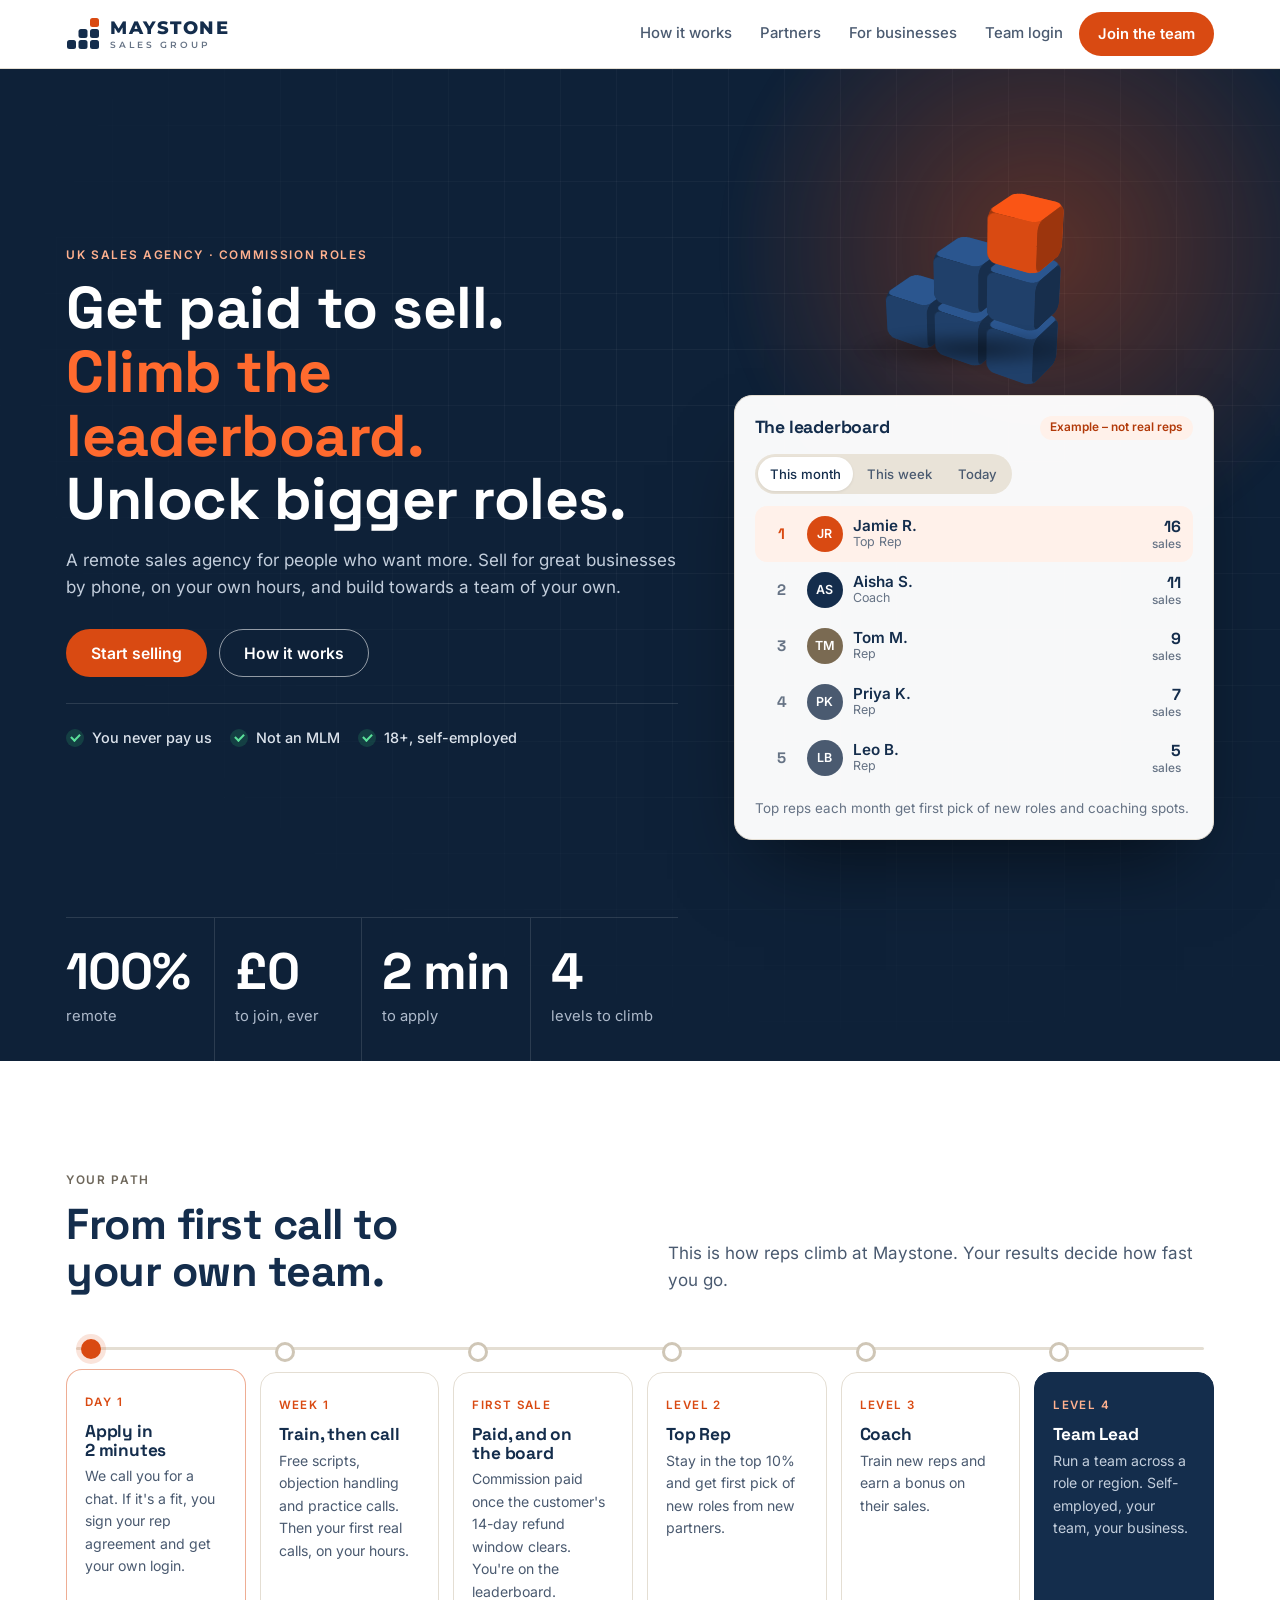
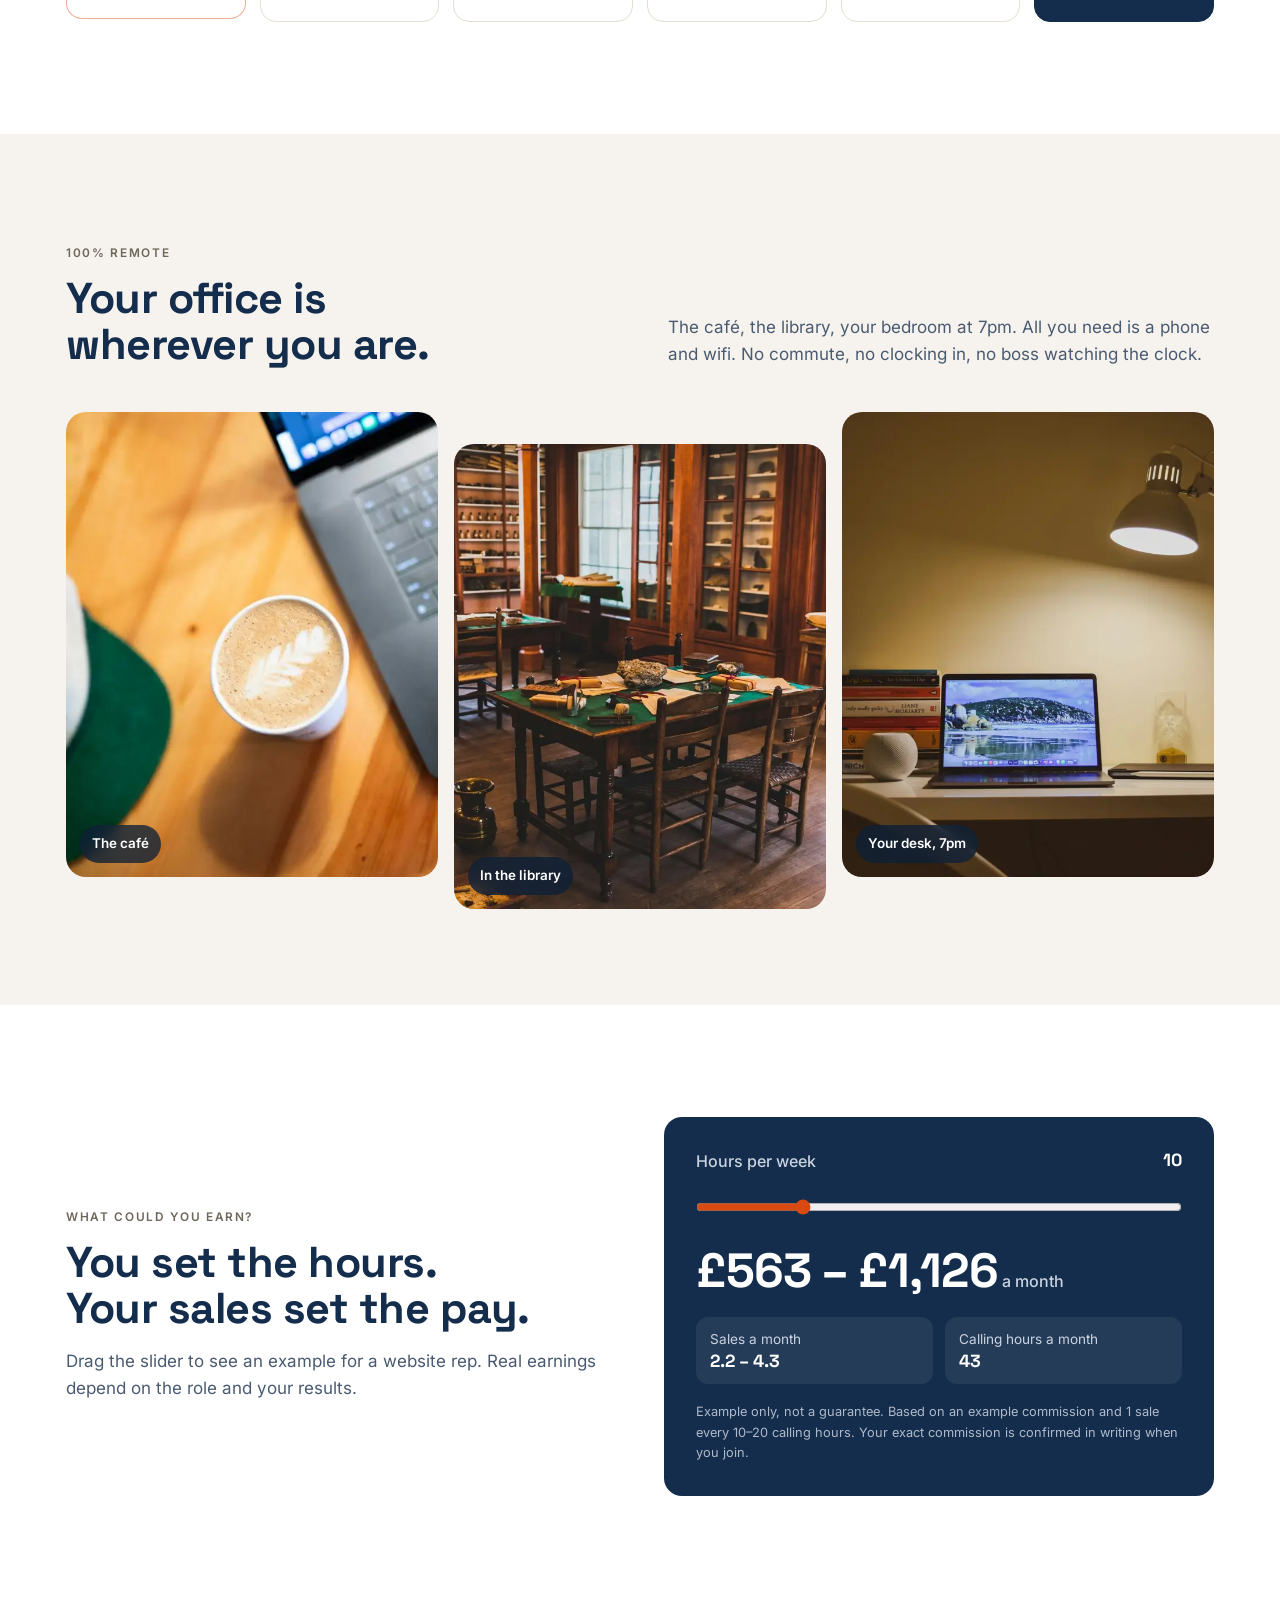
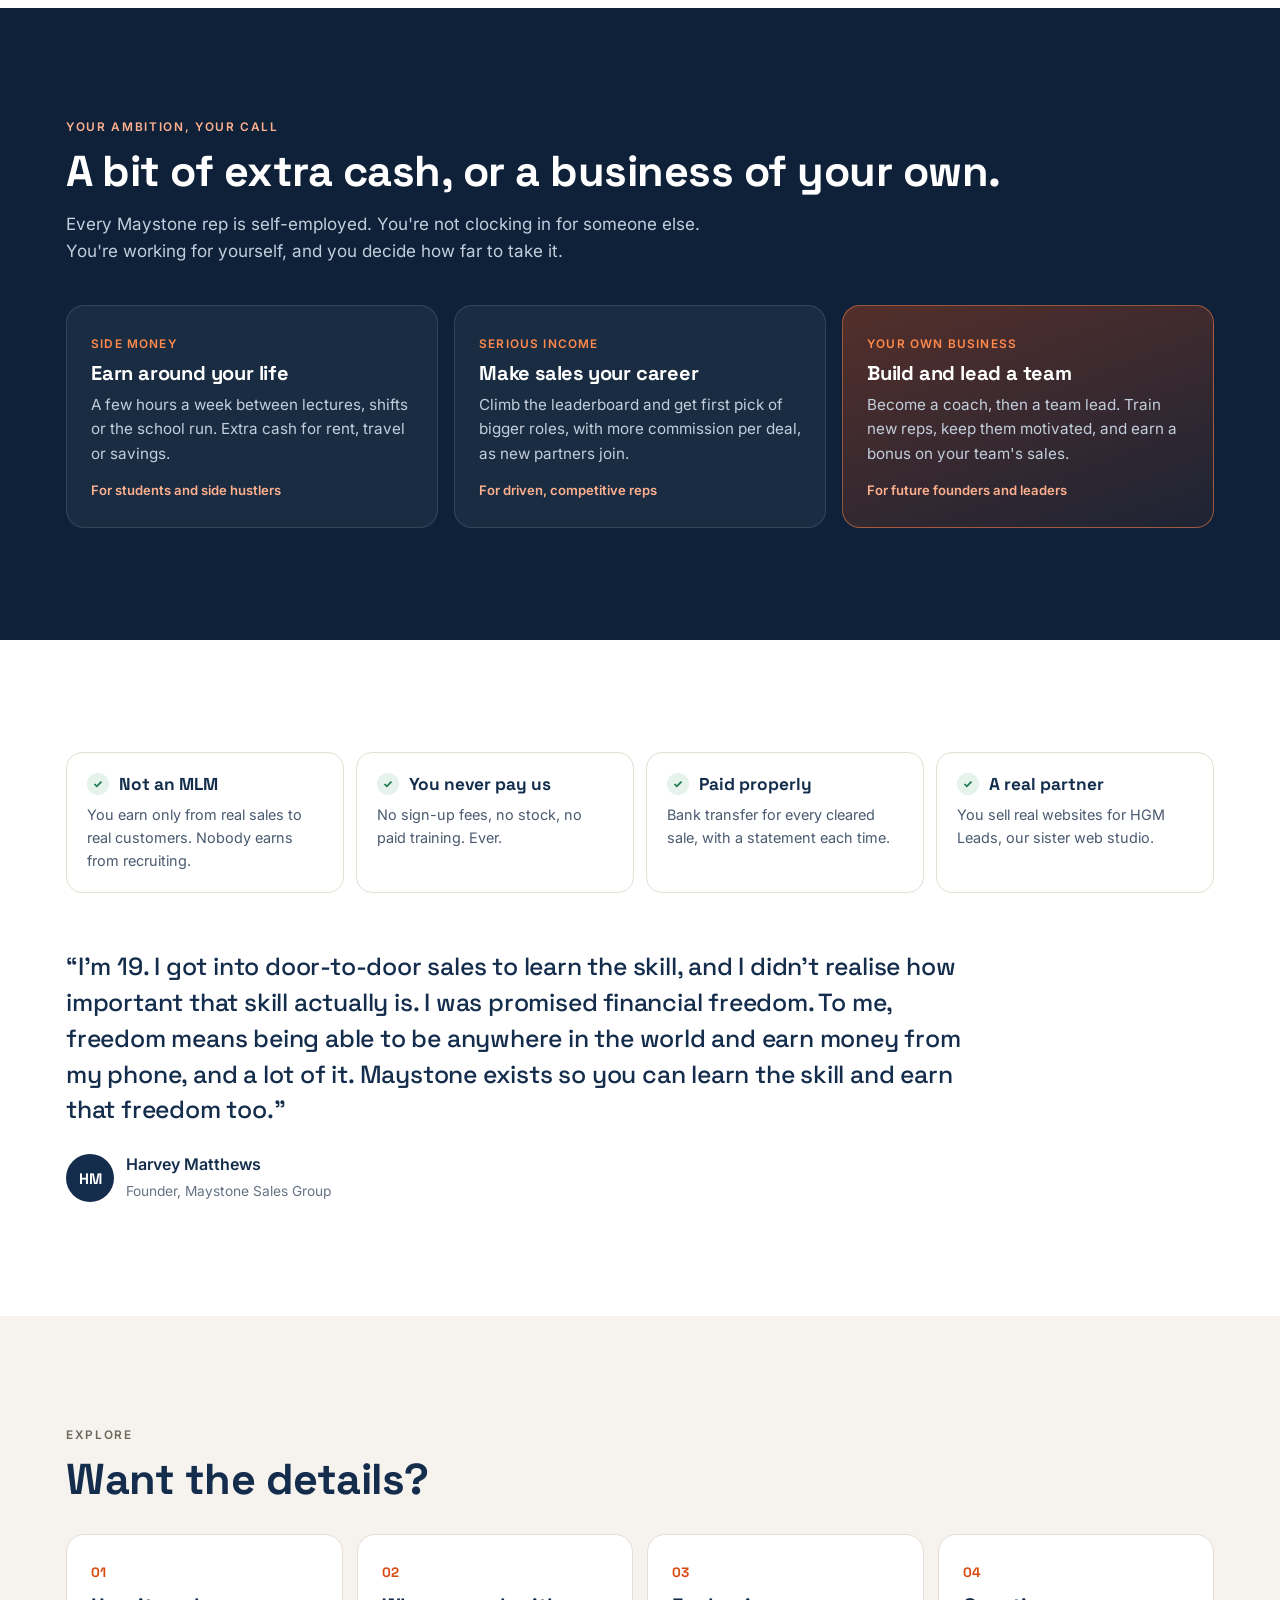
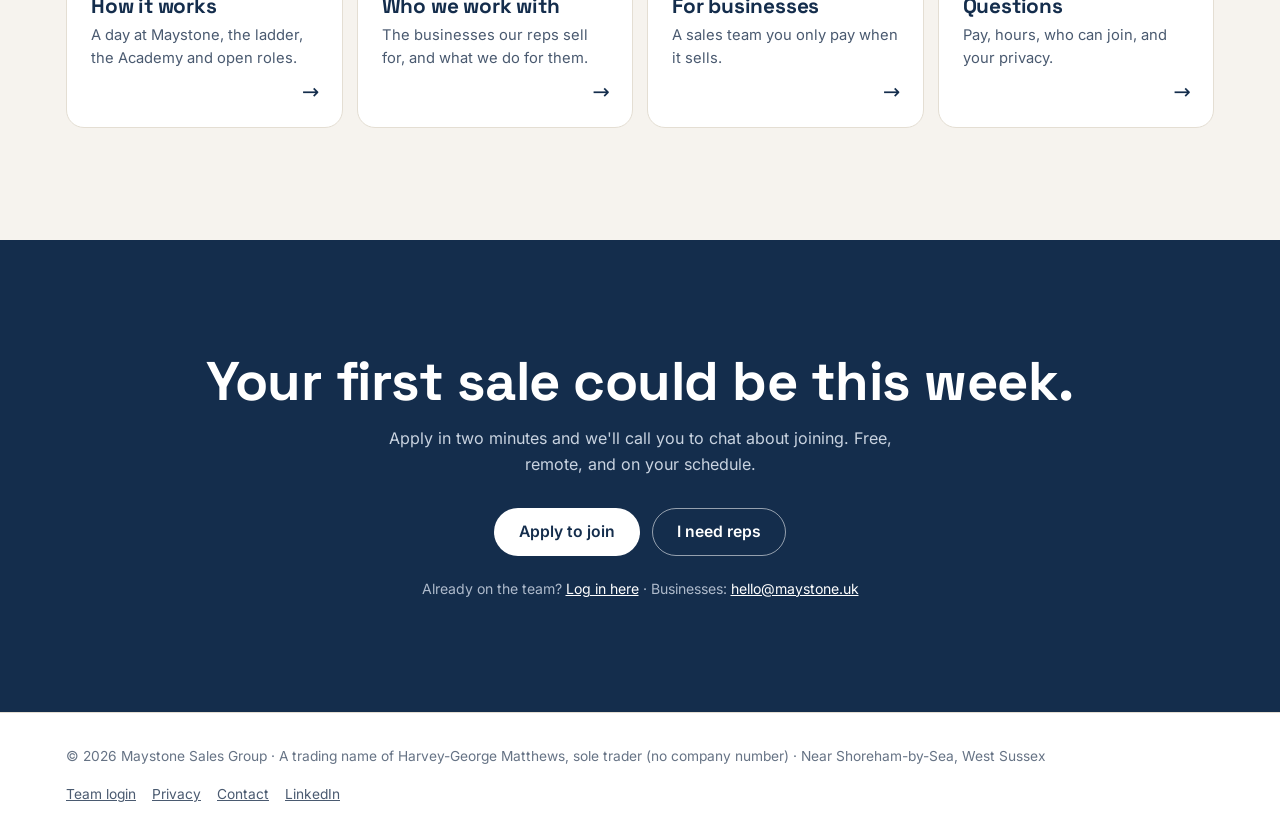
==== index.html @ 3f3e65b0 "Portal: dark theme (default) with toggle, Settings page; fix Join the team button spacing Co-Authore" ====
<!doctype html>
<html lang="en-GB">
<head>
<meta charset="utf-8">
<meta name="viewport" content="width=device-width, initial-scale=1, viewport-fit=cover">
<title>Maystone Sales Group – get paid to sell, climb the leaderboard | UK sales agency</title>
<meta name="description" content="Maystone Sales Group is a remote UK sales agency. Get paid to sell for partner businesses, with free training, a real leaderboard and no set hours. Founding partner: HGM Leads.">
<link rel="canonical" href="https://maystone.uk/">
<link rel="icon" href="favicon.svg" type="image/svg+xml">
<link rel="apple-touch-icon" href="apple-touch-icon.png">
<link rel="preload" href="fonts/space-grotesk-latin-700-normal.woff2" as="font" type="font/woff2" crossorigin>
<link rel="preload" href="fonts/inter-latin-400-normal.woff2" as="font" type="font/woff2" crossorigin>
<meta name="theme-color" content="#142D4C">
<meta property="og:type" content="website">
<meta property="og:site_name" content="Maystone Sales Group">
<meta property="og:title" content="Maystone Sales Group – get paid to sell, climb the leaderboard">
<meta property="og:description" content="A remote UK sales agency: free training, a real leaderboard and no set hours.">
<meta property="og:url" content="https://maystone.uk/">
<meta property="og:image" content="https://maystone.uk/og.png">
<meta property="og:image:width" content="1200">
<meta property="og:image:height" content="630">
<meta name="twitter:card" content="summary_large_image">
<script type="application/ld+json">
{"@context":"https://schema.org","@type":"Organization","name":"Maystone Sales Group","url":"https://maystone.uk/","email":"hello@maystone.uk","description":"A remote UK sales agency: self-employed reps selling by phone for partner businesses. Founding partner: HGM Leads (websites for local trades).","address":{"@type":"PostalAddress","addressLocality":"Shoreham-by-Sea","addressRegion":"West Sussex","addressCountry":"GB"},"sameAs":["https://www.linkedin.com/company/maystonesales"],"founder":{"@type":"Person","name":"Harvey-George Matthews"}}
</script>
<style>
@font-face{font-family:'Inter';font-weight:400;font-display:swap;src:url(fonts/inter-latin-400-normal.woff2) format('woff2')}@font-face{font-family:'Inter';font-weight:500;font-display:swap;src:url(fonts/inter-latin-500-normal.woff2) format('woff2')}@font-face{font-family:'Inter';font-weight:600;font-display:swap;src:url(fonts/inter-latin-600-normal.woff2) format('woff2')}@font-face{font-family:'Montserrat';font-weight:600;font-display:swap;src:url(fonts/montserrat-latin-600-normal.woff2) format('woff2')}@font-face{font-family:'Montserrat';font-weight:800;font-display:swap;src:url(fonts/montserrat-latin-800-normal.woff2) format('woff2')}@font-face{font-family:'Space Grotesk';font-weight:500;font-display:swap;src:url(fonts/space-grotesk-latin-500-normal.woff2) format('woff2')}@font-face{font-family:'Space Grotesk';font-weight:700;font-display:swap;src:url(fonts/space-grotesk-latin-700-normal.woff2) format('woff2')}
:root{--ink:#142D4C;--soft:#4A5A70;--muted:#667385;--label:#6E675B;--bg:#FFFFFF;--stone:#F6F3EE;--line:#E4DED3;--line-2:#CFC6B6;--chip:#E9E3D8;--accent:#D94A12;--accent-dark:#B23A0A;--top-row:#FFF1EA;--ok:#1F7A4D;--gut:max(16px,env(safe-area-inset-left));color-scheme:light}
*{box-sizing:border-box;margin:0;padding:0}
html{scroll-behavior:smooth;-webkit-text-size-adjust:100%}
body{background:var(--bg);color:var(--ink);font:400 16px/1.6 Inter,system-ui,sans-serif;overflow-x:hidden}
h1,h2,h3{font-family:"Space Grotesk",Inter,sans-serif;font-weight:700;letter-spacing:-.5px;line-height:1.08;text-wrap:balance}
h2{font-size:clamp(1.8rem,4vw,2.7rem)}
h3{font-size:1.15rem;font-weight:500;letter-spacing:-.2px}
p{text-wrap:pretty}
a{color:inherit}
img,svg{display:block}
:focus-visible{outline:3px solid var(--accent);outline-offset:2px;border-radius:6px}
.wrap{max-width:1180px;margin:0 auto;padding:0 var(--gut)}
section{padding:clamp(64px,9vw,112px) 0}
.alt{background:var(--stone)}
.kicker{font:600 .74rem/1.2 Inter,sans-serif;letter-spacing:.14em;text-transform:uppercase;color:var(--label);margin-bottom:14px;display:block}
.lede{color:var(--soft);font-size:1.06rem;max-width:62ch;margin-top:16px}
.small{font-size:.86rem;color:var(--muted)}
.btn{white-space:nowrap;display:inline-flex;align-items:center;justify-content:center;gap:8px;min-height:48px;padding:0 24px;border-radius:999px;font:600 .98rem Inter,sans-serif;text-decoration:none;border:1.5px solid transparent;cursor:pointer;transition:background .2s,color .2s,border-color .2s,transform .15s}
.btn:active{transform:scale(.98)}
.btn-accent{background:var(--accent);color:#fff}.btn-accent:hover{background:var(--accent-dark)}
.btn-line{border-color:var(--line-2);color:var(--ink);background:#fff}.btn-line:hover{border-color:var(--ink)}
.btn-ink{background:var(--ink);color:#fff}.btn-ink:hover{background:#0d2038}
.btn-white{background:#fff;color:var(--ink)}.btn-white:hover{background:var(--stone)}
.btn-ghost{border-color:rgba(255,255,255,.55);color:#fff;background:transparent}.btn-ghost:hover{border-color:#fff}
.btn-sm{min-height:44px;padding:0 18px;font-size:.92rem}
.badge{display:inline-flex;align-items:center;gap:6px;font:600 .74rem/1 Inter;padding:6px 10px;border-radius:999px;background:var(--chip);color:var(--label);white-space:nowrap}
.badge.ex{background:#FFF1EA;color:var(--accent-dark)}
.card{background:#fff;border:1px solid var(--line);border-radius:18px;padding:24px}

/* header */
.hdr{position:sticky;top:0;z-index:30;background:rgba(255,255,255,.94);backdrop-filter:blur(10px);border-bottom:1px solid var(--line)}
.hdr .wrap{display:flex;align-items:center;gap:20px;height:68px}
.logo{display:flex;align-items:center;gap:10px;text-decoration:none;color:var(--ink);flex:none}
.logo .wm{display:grid;line-height:1}
.logo .wm b{font:800 1.12rem/1 Montserrat,sans-serif;letter-spacing:1.5px}
.logo .wm small{font:600 9px/1 Montserrat,sans-serif;letter-spacing:3px;color:var(--muted);margin-top:4px}
.nav{display:flex;align-items:center;gap:4px;margin-left:auto}
.nav a.l{padding:10px 12px;font-weight:500;font-size:.93rem;text-decoration:none;color:var(--soft);border-radius:999px}
.nav a.l:hover{color:var(--ink);background:var(--stone)}
@media(max-width:960px){.nav a.hide-m{display:none}}
.nav a.login-m{display:none}
.xs-hide{display:inline}@media(max-width:420px){.xs-hide{display:none}}
@media(max-width:640px){.hdr .wrap{gap:8px}.nav{gap:6px}.nav .btn-sm{padding:0 14px}.nav a.l{display:none}.nav a.login-m{display:inline-flex;font-weight:600;color:var(--ink);border:1.5px solid var(--line-2);min-height:44px;align-items:center;padding:0 14px;border-radius:999px;white-space:nowrap}}

/* ticker */
.ticker{background:var(--ink);color:#fff;font-size:.86rem;overflow:hidden;display:flex;align-items:center}
.ticker .tag{flex:none;background:var(--accent);font:600 .7rem/1 Inter;letter-spacing:.1em;text-transform:uppercase;padding:11px 14px;position:relative;z-index:2}
.ticker .rail{display:flex;gap:40px;white-space:nowrap;padding:9px 0;animation:tick 42s linear infinite;padding-left:24px}
.ticker .rail span b{color:#FFB18F;font-weight:600}
@keyframes tick{to{transform:translateX(-50%)}}

/* hero */
.hero{padding:clamp(48px,7vw,96px) 0 clamp(40px,6vw,72px)}
.hero .wrap{display:grid;grid-template-columns:1.12fr .88fr;gap:56px;align-items:center}
.hero h1{font-size:clamp(2.4rem,4.6vw,4rem)}
.hero h1 span{display:block}
.hero h1 span:nth-child(2){color:var(--accent)}
.hero .ctas{display:flex;flex-wrap:wrap;gap:12px;margin-top:28px}
.hero .fine{margin-top:14px}
.trust{display:flex;flex-wrap:wrap;gap:8px 18px;margin-top:26px;padding-top:22px;border-top:1px solid var(--line)}
.trust span{display:inline-flex;align-items:center;gap:8px;font-size:.9rem;color:var(--soft);font-weight:500}
.trust i{width:18px;height:18px;border-radius:50%;background:#E6F2EC;display:grid;place-items:center;flex:none}
.trust i::after{content:"";width:7px;height:4px;border:2px solid var(--ok);border-top:0;border-right:0;transform:rotate(-45deg) translate(1px,-1px)}
@media(max-width:900px){.hero .wrap{grid-template-columns:1fr;gap:40px}}

/* leaderboard */
.board{background:#fff;border:1px solid var(--line);border-radius:18px;padding:20px;box-shadow:0 30px 60px -30px rgba(20,45,76,.28)}
.board-hd{display:flex;align-items:center;justify-content:space-between;gap:10px;flex-wrap:wrap;margin-bottom:14px}
.board-hd h3{font-weight:700;font-size:1.1rem}
.seg{display:inline-flex;background:var(--chip);border-radius:999px;padding:3px;gap:2px}
.seg button{border:0;background:transparent;font:500 .82rem Inter;color:var(--soft);padding:0 12px;min-height:34px;border-radius:999px;cursor:pointer}
.seg button[aria-pressed=true]{background:#fff;color:var(--ink);box-shadow:0 1px 3px rgba(0,0,0,.08)}
.rows{position:relative}
.row{position:absolute;left:0;right:0;display:grid;grid-template-columns:30px 36px 1fr auto;align-items:center;gap:10px;height:56px;padding:0 12px;border-radius:12px;transition:transform .55s cubic-bezier(.2,.8,.2,1),background .3s}
.row .pos{font:700 .95rem "Space Grotesk";color:var(--muted);text-align:center}
.row .av{width:36px;height:36px;border-radius:50%;display:grid;place-items:center;font:600 .78rem Inter;color:#fff;background:var(--soft)}
.row .nm{font-weight:600;font-size:.95rem;line-height:1.2}
.row .nm small{display:block;font-weight:400;color:var(--muted);font-size:.78rem}
.row .ct{text-align:right;font:700 1rem "Space Grotesk"}
.row .ct small{display:block;font:500 .74rem Inter;color:var(--muted)}
.row.r1{background:var(--top-row)}.row.r1 .pos{color:var(--accent)}
.row.r1 .av{background:var(--accent)}.row.r2 .av{background:var(--ink)}.row.r3 .av{background:#7A6A52}
.pop{position:absolute;right:100px;font:700 .8rem Inter;color:var(--ok);animation:pop 1.2s ease forwards;pointer-events:none}
@keyframes pop{0%{opacity:0;transform:translateY(6px)}20%{opacity:1;transform:none}100%{opacity:0;transform:translateY(-14px)}}
.board-ft{margin-top:12px;font-size:.84rem;color:var(--muted)}

/* grids */
.tiles{display:grid;grid-template-columns:repeat(3,1fr);gap:16px;margin-top:40px}
.tile{background:#fff;border:1px solid var(--line);border-radius:16px;padding:24px}
.tile .ic{width:40px;height:40px;border-radius:12px;background:var(--stone);display:grid;place-items:center;margin-bottom:16px;color:var(--accent)}
.tile p{color:var(--soft);font-size:.95rem;margin-top:6px}
@media(max-width:860px){.tiles{grid-template-columns:1fr 1fr}}
@media(max-width:560px){.tiles{grid-template-columns:1fr}}

.steps{display:grid;grid-template-columns:repeat(3,1fr);gap:16px;margin-top:40px;counter-reset:s}
.step{border-top:2px solid var(--ink);padding-top:20px}
.step .n{font:700 .85rem "Space Grotesk";color:var(--accent)}
.step h3{margin:8px 0 6px;font-weight:700;font-size:1.25rem}
.step p{color:var(--soft)}
@media(max-width:760px){.steps{grid-template-columns:1fr;gap:28px}}

/* day */
.day{display:grid;grid-template-columns:1fr 1.1fr;gap:56px;align-items:start}
.tl{list-style:none;position:relative;margin-top:6px}
.tl::before{content:"";position:absolute;left:58px;top:10px;bottom:10px;width:2px;background:var(--line)}
.tl li{display:grid;grid-template-columns:48px 22px 1fr;gap:10px;padding:12px 0}
.tl time{font:700 .95rem "Space Grotesk";padding-top:2px}
.tl .dot{width:12px;height:12px;border-radius:50%;background:#fff;border:2px solid var(--ink);margin:6px 0 0 5px;position:relative;z-index:1}
.tl li:last-child .dot{background:var(--accent);border-color:var(--accent)}
.tl b{display:block}
.tl span{color:var(--soft);font-size:.95rem}
.chips{display:flex;flex-wrap:wrap;gap:8px;margin-top:18px}
.chips span{background:var(--chip);border-radius:999px;padding:8px 14px;font-size:.88rem;font-weight:500}
@media(max-width:860px){.day{grid-template-columns:1fr;gap:36px}}

/* ladder */
.ladder{display:grid;grid-template-columns:repeat(4,1fr);gap:12px;margin-top:40px;align-items:end}
.rung{background:#fff;border:1px solid var(--line);border-radius:16px;padding:20px}
.rung:nth-child(1){min-height:170px}.rung:nth-child(2){min-height:200px}.rung:nth-child(3){min-height:230px}.rung:nth-child(4){min-height:260px;background:var(--ink);color:#fff;border-color:var(--ink)}
.rung .lv{font:600 .72rem Inter;letter-spacing:.12em;text-transform:uppercase;color:var(--label)}
.rung:nth-child(4) .lv{color:#FFB18F}
.rung h3{font-weight:700;font-size:1.3rem;margin:6px 0}
.rung p{font-size:.92rem;color:var(--soft)}
.rung:nth-child(4) p{color:#C9D3E0}
@media(max-width:860px){.ladder{grid-template-columns:1fr 1fr}.rung{min-height:0!important}}
@media(max-width:480px){.ladder{grid-template-columns:1fr}}

.paths{display:grid;grid-template-columns:repeat(3,1fr);gap:16px;margin-top:40px}
.path .for{display:inline-block;margin-top:14px;font-size:.82rem;color:var(--label);font-weight:600}
.path .tag{font:600 .74rem Inter;letter-spacing:.1em;text-transform:uppercase;color:var(--accent)}
.path h3{font-weight:700;font-size:1.25rem;margin:8px 0}
.path p{color:var(--soft);font-size:.95rem}
@media(max-width:860px){.paths{grid-template-columns:1fr}}

.academy{display:grid;grid-template-columns:repeat(5,1fr);gap:12px;margin-top:40px}
.stage{border:1px solid var(--line);border-radius:16px;padding:20px;background:#fff;position:relative}
.stage .k{font:600 .72rem Inter;letter-spacing:.12em;text-transform:uppercase;color:var(--accent)}
.stage h3{font-weight:700;font-size:1.05rem;margin:8px 0 6px}
.stage p{font-size:.88rem;color:var(--soft)}
@media(max-width:1000px){.academy{grid-template-columns:1fr 1fr}}
@media(max-width:520px){.academy{grid-template-columns:1fr}}

/* earnings */
.earn{display:grid;grid-template-columns:1fr 1fr;gap:48px;align-items:center}
.calc{background:var(--ink);color:#fff;border-radius:18px;padding:32px}
.calc label{display:flex;justify-content:space-between;font-weight:500;color:#C9D3E0}
.calc label b{color:#fff;font:700 1.1rem "Space Grotesk"}
.calc input[type=range]{width:100%;margin:18px 0 26px;accent-color:var(--accent);height:28px}
.calc .out{font:700 clamp(2rem,5vw,3rem)/1 "Space Grotesk";letter-spacing:-1px}
.calc .out small{font:500 1rem Inter;color:#C9D3E0;letter-spacing:0}
.calc .meta{display:grid;grid-template-columns:1fr 1fr;gap:12px;margin-top:22px}
.calc .meta div{background:rgba(255,255,255,.07);border-radius:12px;padding:12px 14px;font-size:.85rem;color:#C9D3E0}
.calc .meta b{display:block;color:#fff;font:700 1.1rem "Space Grotesk"}
.calc .fine{margin-top:18px;font-size:.8rem;color:#AEBACB}
@media(max-width:860px){.earn{grid-template-columns:1fr}}

/* roles */
.roles{display:grid;gap:12px;margin-top:32px}
.role{display:grid;grid-template-columns:1fr auto;gap:20px;align-items:center;background:#fff;border:1px solid var(--line);border-radius:16px;padding:22px 24px}
.role .who{font-size:.82rem;color:var(--label);font-weight:600;display:flex;gap:8px;align-items:center;flex-wrap:wrap}
.role .who .open{color:var(--ok)}
.role h3{font-weight:700;font-size:1.2rem;margin:6px 0 4px}
.role p{color:var(--soft);font-size:.95rem;max-width:60ch}
.role .pay{text-align:right}
.role .pay b{display:block;font:700 1.15rem "Space Grotesk";margin-bottom:8px}
.role.main{border-color:var(--accent);box-shadow:0 0 0 1px var(--accent)}
@media(max-width:700px){.role{grid-template-columns:1fr}.role .pay{text-align:left;display:flex;align-items:center;justify-content:space-between;gap:12px;flex-wrap:wrap}.role .pay b{margin:0}}

/* founder */
.founder blockquote{font:500 clamp(1.25rem,2.6vw,1.75rem)/1.4 "Space Grotesk";letter-spacing:-.3px;max-width:30em}
.founder figcaption{display:flex;align-items:center;gap:12px;margin-top:24px}
.founder .av{width:48px;height:48px;border-radius:50%;background:var(--ink);color:#fff;display:grid;place-items:center;font:700 .95rem "Space Grotesk"}

/* partners */
.partners{display:grid;grid-template-columns:1.6fr 1fr;gap:16px;margin-top:36px}
.pcard{background:#fff;border:1px solid var(--line);border-radius:18px;padding:28px}
.pcard .top{display:flex;justify-content:space-between;align-items:flex-start;gap:12px;flex-wrap:wrap}
.pcard h3{font-weight:700;font-size:1.4rem}
.facts{display:grid;grid-template-columns:repeat(3,1fr);gap:12px;margin-top:20px;padding-top:20px;border-top:1px solid var(--line)}
.facts small{display:block;color:var(--muted);font-size:.78rem}
.facts b{font-size:.95rem}
.pnext{background:transparent;border-style:dashed;border-color:var(--line-2)}
@media(max-width:860px){.partners{grid-template-columns:1fr}.facts{grid-template-columns:1fr}}

/* business */
.biz{display:grid;grid-template-columns:1fr 1fr;gap:48px;align-items:center}
.biz .tiles{grid-template-columns:1fr 1fr;margin-top:0}
.biz .tile h3{font-weight:700}
@media(max-width:860px){.biz{grid-template-columns:1fr}}
@media(max-width:480px){.biz .tiles{grid-template-columns:1fr}}

/* call */
.points{display:grid;grid-template-columns:repeat(3,1fr);gap:20px 28px;margin-top:36px}
.points div{padding-left:16px;border-left:2px solid var(--accent)}
.points b{display:block;font-family:"Space Grotesk";font-size:1.05rem}
.points span{color:var(--soft);font-size:.93rem}
@media(max-width:860px){.points{grid-template-columns:1fr 1fr}}
@media(max-width:560px){.points{grid-template-columns:1fr}}
.prices{display:grid;grid-template-columns:1fr 1fr;gap:16px;margin-top:36px}
.price .amt{font:700 2.2rem/1 "Space Grotesk";letter-spacing:-1px;margin:10px 0 14px}
.price ul{list-style:none;display:grid;gap:8px}
.price li{padding-left:22px;position:relative;color:var(--soft);font-size:.94rem}
.price li::before{content:"";position:absolute;left:2px;top:9px;width:8px;height:8px;border-radius:50%;background:var(--accent)}
@media(max-width:700px){.prices{grid-template-columns:1fr}}

/* faq */
.faq{max-width:820px;margin-top:28px}
details{border-bottom:1px solid var(--line)}
summary{list-style:none;cursor:pointer;padding:20px 40px 20px 0;font:500 1.08rem "Space Grotesk";position:relative;min-height:44px}
summary::-webkit-details-marker{display:none}
summary::after{content:"+";position:absolute;right:6px;top:16px;font:400 1.6rem Inter;color:var(--accent);transition:transform .2s}
details[open] summary::after{transform:rotate(45deg)}
details p{padding:0 0 20px;color:var(--soft);max-width:66ch}

/* join */
.join{background:var(--ink);color:#fff;text-align:center}
.join h2{font-size:clamp(2rem,5vw,3.4rem)}
.join p{color:#C9D3E0;max-width:52ch;margin:16px auto 0}
.join .ctas{display:flex;gap:12px;justify-content:center;flex-wrap:wrap;margin-top:30px}
.join .fine{margin-top:22px;font-size:.88rem;color:#AEBACB}
.join .fine a{color:#fff}

/* privacy */
.priv{display:grid;grid-template-columns:1fr 1fr;gap:16px 40px;margin-top:32px}
.priv h3{font-weight:700;font-size:1rem;margin-bottom:6px}
.priv p,.priv li{font-size:.92rem;color:var(--soft)}
.priv ul{padding-left:18px;display:grid;gap:4px}
@media(max-width:760px){.priv{grid-template-columns:1fr}}

footer{border-top:1px solid var(--line);padding:32px 0 calc(32px + env(safe-area-inset-bottom))}
footer .wrap{display:flex;justify-content:space-between;gap:16px;flex-wrap:wrap;font-size:.86rem;color:var(--muted)}
footer nav{display:flex;gap:16px}
footer a{color:var(--soft)}

/* mobile join bar */
.mbar{position:fixed;left:0;right:0;bottom:0;z-index:25;padding:10px var(--gut) calc(10px + env(safe-area-inset-bottom));background:rgba(255,255,255,.96);backdrop-filter:blur(10px);border-top:1px solid var(--line);display:none;gap:10px;transform:translateY(110%);transition:transform .3s}
.mbar.on{transform:none}
.mbar .btn{flex:1}
@media(max-width:640px){.mbar{display:flex}footer{padding-bottom:96px}}

/* reveal */
.rv{opacity:0;transform:translateY(16px);transition:opacity .6s,transform .6s}
.rv.in{opacity:1;transform:none}


/* 3D logo stack */
.herovis{display:grid;gap:8px}
.stack3d{height:230px;perspective:900px;overflow:hidden;display:grid;place-items:center;position:relative}
.stack3d::after{content:"";position:absolute;bottom:18px;left:50%;width:240px;height:40px;transform:translateX(-50%);background:radial-gradient(ellipse,rgba(20,45,76,.18),transparent 70%);filter:blur(4px)}
.scene{position:relative;width:0;height:0;transform-style:preserve-3d;transform:rotateX(-28deg) rotateY(-32deg);animation:sway 9s ease-in-out 2.6s infinite}
@keyframes sway{50%{transform:rotateX(-20deg) rotateY(-24deg)}}
.cube{--s:52px;position:absolute;width:var(--s);height:var(--s);transform-style:preserve-3d;left:calc(var(--x)*62px - 93px);top:calc(var(--y)*-62px + 40px);animation:drop .7s cubic-bezier(.3,1.4,.5,1) both;animation-delay:calc(var(--i)*.28s + .2s);animation-play-state:paused}.stack3d.go .cube,.stack3d.go .scene,.stack3d.go .cube.top::after{animation-play-state:running}.scene{animation-play-state:paused}
@keyframes drop{0%{transform:translateY(-360px)}100%{transform:none}}
.cube i{position:absolute;inset:0;border-radius:9px;background:var(--c,#142D4C)}
.cube i:nth-child(1){transform:translateZ(26px)}
.cube i:nth-child(2){transform:rotateY(180deg) translateZ(26px)}
.cube i:nth-child(3){transform:rotateY(90deg) translateZ(26px);filter:brightness(.72)}
.cube i:nth-child(4){transform:rotateY(-90deg) translateZ(26px);filter:brightness(.72)}
.cube i:nth-child(5){transform:rotateX(90deg) translateZ(26px);filter:brightness(1.35)}
.cube i:nth-child(6){transform:rotateX(-90deg) translateZ(26px)}
.cube.top{--c:#D94A12}
.cube.top i:nth-child(5){filter:brightness(1.15)}
.cube.top::after{content:"";position:absolute;inset:-30px;border-radius:50%;background:radial-gradient(circle,rgba(217,74,18,.35),transparent 65%);transform:translateZ(-40px);animation:glow 2.4s ease-in-out 2.4s infinite;opacity:0}
@keyframes glow{0%,100%{opacity:.35}50%{opacity:.9}}
@media(max-width:900px){.stack3d{height:170px}.scene{scale:.72}.hero .wrap{gap:12px}}
@media(prefers-reduced-motion:reduce){.cube{animation:none!important}}

.wwcard{display:grid;grid-template-columns:1.3fr 1fr;gap:40px;align-items:center;text-decoration:none;color:inherit;background:var(--ink);color:#fff;border-radius:22px;padding:clamp(28px,5vw,56px);transition:transform .25s,box-shadow .25s}
.wwcard:hover{transform:translateY(-3px);box-shadow:0 30px 60px -30px rgba(20,45,76,.5)}
.wwcard .kicker{color:#FFB18F}.wwcard .lede{color:#C9D3E0}
.wwside{display:grid;gap:18px;justify-items:start}
.wwlogos{display:flex;gap:10px;flex-wrap:wrap}
.wwl{background:rgba(255,255,255,.08);border:1px solid rgba(255,255,255,.16);border-radius:14px;padding:14px 18px;display:grid}
.wwl b{font:700 1.1rem "Space Grotesk"}.wwl small{color:#FFB18F;font-size:.78rem}
.wwnext{border-style:dashed;color:#C9D3E0;align-content:center}
@media(max-width:860px){.wwcard{grid-template-columns:1fr;gap:24px}}

/* v2 */
.dark{background:#0E2138;color:#fff;position:relative;overflow:hidden}
.dark .kicker{color:#FFB18F}.dark .lede{color:#C3CEDC}
.hero.dark{padding-top:clamp(48px,7vw,88px);padding-bottom:0}
.hero.dark::before{content:"";position:absolute;inset:0;background-image:linear-gradient(rgba(255,255,255,.045) 1px,transparent 1px),linear-gradient(90deg,rgba(255,255,255,.045) 1px,transparent 1px);background-size:56px 56px;-webkit-mask-image:radial-gradient(ellipse at 70% 30%,#000 20%,transparent 75%);mask-image:radial-gradient(ellipse at 70% 30%,#000 20%,transparent 75%)}
.glow{position:absolute;width:720px;height:720px;right:-120px;top:-180px;background:radial-gradient(circle,rgba(217,74,18,.38),transparent 62%);filter:blur(10px);pointer-events:none;animation:breathe 7s ease-in-out infinite}
@keyframes breathe{50%{opacity:.65;transform:scale(1.06)}}
.hero.dark .wrap{position:relative}
.hero.dark h1 span:nth-child(2){color:#FF6A2E}
.hero.dark .trust{border-color:rgba(255,255,255,.12)}
.hero.dark .trust span{color:#DCE3EC}
.hero.dark .trust i{background:rgba(52,199,123,.18)}.hero.dark .trust i::after{border-color:#5BE09A}
.hero.dark .board{background:rgba(255,255,255,.97);color:var(--ink);box-shadow:0 40px 80px -30px rgba(0,0,0,.6)}
.hero.dark .stack3d::after{background:radial-gradient(ellipse,rgba(0,0,0,.45),transparent 70%)}
.cube i{background:var(--c,#20406A)}
.nums{display:grid;grid-template-columns:repeat(4,1fr);margin-top:clamp(48px,6vw,80px);border-top:1px solid rgba(255,255,255,.12)}
.nums div{padding:28px 20px 32px;border-left:1px solid rgba(255,255,255,.12)}
.nums div:first-child{border-left:0;padding-left:0}
.nums b{display:block;white-space:nowrap;font:700 clamp(2rem,4.5vw,3.2rem)/1 "Space Grotesk";letter-spacing:-1px}
.nums span{display:block;margin-top:8px;color:#AEBACB;font-size:.92rem}
@media(max-width:700px){.nums{grid-template-columns:1fr 1fr}.nums div{border-left:0;padding-left:0;border-top:1px solid rgba(255,255,255,.12)}.nums div:nth-child(-n+2){border-top:0}}
.sechd{display:grid;grid-template-columns:1fr 1fr;gap:24px 56px;align-items:end;margin-bottom:44px}
.sechd .lede{margin:0}
@media(max-width:860px){.sechd{grid-template-columns:1fr}}
/* path */
.climb{list-style:none;display:grid;grid-template-columns:repeat(6,1fr);gap:14px;position:relative;padding-top:34px}
.climb::before{content:"";position:absolute;top:9px;left:10px;right:10px;height:3px;background:var(--line);border-radius:3px}
.climb::after{content:"";position:absolute;top:9px;left:10px;height:3px;width:calc((100% - 20px)*var(--p,0));background:linear-gradient(90deg,var(--accent),#FF8A4C);border-radius:3px;transition:width .15s linear}
.climb li{position:relative;background:#fff;border:1px solid var(--line);border-radius:16px;padding:18px;transition:border-color .3s,transform .3s}
.climb li::before{content:"";position:absolute;top:-31px;left:14px;width:14px;height:14px;border-radius:50%;background:#fff;border:3px solid var(--line-2);z-index:1;transition:.3s}
.climb li.on::before{border-color:var(--accent);background:var(--accent);box-shadow:0 0 0 5px rgba(217,74,18,.15)}
.climb li.on{border-color:rgba(217,74,18,.45);transform:translateY(-3px)}
.climb .when{font:600 .72rem Inter;letter-spacing:.12em;text-transform:uppercase;color:var(--accent)}
.climb h3{font-weight:700;font-size:1.08rem;margin:8px 0 6px}
.climb p{font-size:.88rem;color:var(--soft)}
.climb li.end{background:var(--ink);color:#fff;border-color:var(--ink)}.climb li.end p{color:#C3CEDC}.climb li.end .when{color:#FFB18F}
@media(max-width:1000px){.climb{grid-template-columns:1fr;padding:0 0 0 34px;gap:12px}.climb::before{top:10px;bottom:10px;left:9px;right:auto;width:3px;height:auto}.climb::after{top:10px;left:9px;width:3px;height:calc((100% - 20px)*var(--p,0))}.climb li::before{top:20px;left:-31px}.climb li.on{transform:none}}
/* photos */
.pgrid{display:grid;grid-template-columns:1fr 1fr 1fr;gap:16px}
.pgrid figure{position:relative;border-radius:20px;overflow:hidden;aspect-ratio:4/5;background:var(--chip)}
.pgrid figure:nth-child(2){transform:translateY(32px)}
.pgrid img{width:100%;height:100%;object-fit:cover;transition:transform 1.2s cubic-bezier(.2,.8,.2,1)}
.pgrid figure:hover img{transform:scale(1.04)}
.pgrid figcaption{position:absolute;left:14px;bottom:14px;background:rgba(14,33,56,.78);backdrop-filter:blur(8px);color:#fff;font-size:.84rem;font-weight:600;padding:8px 12px;border-radius:999px}
.photos{padding-bottom:clamp(96px,10vw,140px)}
@media(max-width:760px){.pgrid{grid-template-columns:1fr 1fr}.pgrid figure:nth-child(2){transform:none}.pgrid .p3{grid-column:1/-1;aspect-ratio:16/11}}
/* ambition dark */
.ambition .card{background:rgba(255,255,255,.05);border-color:rgba(255,255,255,.12);color:#fff}
.ambition .card p{color:#C3CEDC}
.ambition .card .for{color:#FFB18F}
.ambition .card:nth-child(3){background:linear-gradient(160deg,rgba(217,74,18,.35),rgba(217,74,18,.08));border-color:rgba(255,138,76,.5)}
.ambition .paths .tag{color:#FF8A4C}
/* trust */
.tgrid{display:grid;grid-template-columns:repeat(4,1fr);gap:12px}
.tcard{border:1px solid var(--line);border-radius:16px;padding:20px;background:#fff}
.tcard b{font:700 1.08rem "Space Grotesk";display:flex;gap:10px;align-items:center}
.tcard b::before{content:"";width:22px;height:22px;flex:none;border-radius:50%;background:#E6F2EC url("data:image/svg+xml,%3Csvg xmlns='http://www.w3.org/2000/svg' viewBox='0 0 24 24' fill='none' stroke='%231F7A4D' stroke-width='3'%3E%3Cpath d='M6 12l4 4 8-8'/%3E%3C/svg%3E") center/14px no-repeat}
.tcard p{font-size:.9rem;color:var(--soft);margin-top:8px}
.fq{margin-top:56px;display:grid;grid-template-columns:auto 1fr;gap:24px;align-items:start;max-width:900px}
.fq blockquote{font:500 clamp(1.15rem,2.3vw,1.55rem)/1.45 "Space Grotesk";letter-spacing:-.2px;grid-column:1/-1}
.fq figcaption{display:flex;align-items:center;gap:12px;grid-column:1/-1}
.fq .av{width:48px;height:48px;border-radius:50%;background:var(--ink);color:#fff;display:grid;place-items:center;font:700 .95rem "Space Grotesk"}
@media(max-width:860px){.tgrid{grid-template-columns:1fr 1fr}}@media(max-width:480px){.tgrid{grid-template-columns:1fr}}
/* explore */
.ecards{display:grid;grid-template-columns:repeat(4,1fr);gap:14px;margin-top:32px}
.ecard{position:relative;display:block;text-decoration:none;background:#fff;border:1px solid var(--line);border-radius:18px;padding:24px 24px 56px;transition:transform .25s,border-color .25s,box-shadow .25s;overflow:hidden}
.ecard::after{content:"";position:absolute;left:0;bottom:0;height:3px;width:0;background:var(--accent);transition:width .35s}
.ecard:hover{transform:translateY(-4px);border-color:var(--ink);box-shadow:0 24px 50px -28px rgba(20,45,76,.45)}
.ecard:hover::after{width:100%}
.ecard span{font:700 .85rem "Space Grotesk";color:var(--accent)}
.ecard h3{font-weight:700;font-size:1.3rem;margin:10px 0 6px}
.ecard p{font-size:.92rem;color:var(--soft)}
.ecard i{position:absolute;right:22px;bottom:18px;font-style:normal;font-size:1.3rem;color:var(--ink);transition:transform .25s}
.ecard:hover i{transform:translateX(4px)}
@media(max-width:960px){.ecards{grid-template-columns:1fr 1fr}}@media(max-width:480px){.ecards{grid-template-columns:1fr}}
/* pages */
.pg{padding-top:8px}
.pgt{font-size:clamp(2.2rem,5vw,3.6rem);max-width:20ch}
#pv section{padding:clamp(40px,6vw,72px) 0}
#pv section .wrap{padding:0}
#pv .tile,#pv .rung:not(:nth-child(4)),#pv .stage,#pv .role{background:#fff}
figure.wide{border-radius:20px;overflow:hidden;margin-top:32px;aspect-ratio:16/7}
figure.wide img{width:100%;height:100%;object-fit:cover}
@media(max-width:600px){figure.wide{aspect-ratio:4/3}}

/* subpages */
.portal{overflow-x:hidden}
.pbody.full{padding:0}.pbody.full>#pv{max-width:none;padding:0}
#pv section{padding:clamp(56px,8vw,96px) 0;position:relative}
#pv section .wrap{padding:0 var(--gut)}
.phero{position:relative;overflow:hidden;background:#0E2138;color:#fff;padding:clamp(64px,9vw,120px) 0 clamp(48px,7vw,88px)}
.phero .wrap{position:relative;z-index:2}
.phero h1{font-size:clamp(2.4rem,5.6vw,4.4rem);max-width:16ch;margin-top:6px}
.phero .kicker{color:#FFB18F}.phero .lede{color:#C3CEDC;max-width:58ch}
.phero .ctas{display:flex;gap:12px;flex-wrap:wrap;margin-top:28px}
.phgrid{position:absolute;inset:0;background-image:linear-gradient(rgba(255,255,255,.045) 1px,transparent 1px),linear-gradient(90deg,rgba(255,255,255,.045) 1px,transparent 1px);background-size:56px 56px;-webkit-mask-image:radial-gradient(ellipse at 75% 20%,#000 15%,transparent 70%);mask-image:radial-gradient(ellipse at 75% 20%,#000 15%,transparent 70%);pointer-events:none}
.phbg{position:absolute;inset:0;background-size:cover;background-position:center;opacity:.35;transform:scale(1.05);animation:kb 18s ease-in-out infinite alternate}
.phero.imgbg .phbg{opacity:.5}
.phero .phbg::after{content:"";position:absolute;inset:0;background:linear-gradient(90deg,#0E2138 25%,rgba(14,33,56,.55) 70%,rgba(14,33,56,.3))}
@keyframes kb{to{transform:scale(1.12) translateX(-2%)}}
.jumps{display:flex;flex-wrap:wrap;gap:8px;margin-top:28px}
.jumps button{border:1px solid rgba(255,255,255,.25);background:rgba(255,255,255,.06);color:#fff;border-radius:999px;min-height:40px;padding:0 16px;font:500 .9rem Inter;cursor:pointer;transition:.2s}
.jumps button:hover{background:#fff;color:var(--ink)}
.pdark{background:#0E2138;color:#fff;overflow:hidden}
.pdark .kicker{color:#FFB18F}.pdark .lede,.pdark p{color:#C3CEDC}
.pdark .tile{background:rgba(255,255,255,.05)!important;border-color:rgba(255,255,255,.12);color:#fff}
.pdark .tile .ic{background:rgba(217,74,18,.18);color:#FF8A4C;font-weight:700}
.pdark .tile:hover{border-color:rgba(255,138,76,.6);transform:translateY(-3px)}
.pdark .tile{transition:.25s}
.pdark .role{background:rgba(255,255,255,.05)!important;border-color:rgba(255,255,255,.14);color:#fff}
.pdark .role.main{border-color:var(--accent);background:linear-gradient(120deg,rgba(217,74,18,.25),rgba(255,255,255,.04))!important}
.pdark .role .who{color:#FFB18F}.pdark .badge{background:rgba(255,255,255,.1);color:#fff}
.pdark .btn-line{background:transparent;color:#fff;border-color:rgba(255,255,255,.4)}
.pdark .points b{color:#fff}.pdark .points span{color:#C3CEDC}
.pdark a{color:#fff}
.pstone{background:var(--stone)}
.bigsteps{display:grid;grid-template-columns:repeat(3,1fr);gap:16px;margin-top:36px}
.bstep{position:relative;overflow:hidden;background:#fff;border:1px solid var(--line);border-radius:20px;padding:28px 26px 30px;min-height:220px;transition:.25s}
.bstep:hover{transform:translateY(-4px);box-shadow:0 24px 50px -28px rgba(20,45,76,.4)}
.bstep .bn{position:absolute;right:-6px;top:-18px;font:700 7.5rem/1 "Space Grotesk";color:transparent;-webkit-text-stroke:1.5px var(--line-2);letter-spacing:-4px}
.bstep h3{position:relative;font-weight:700;font-size:1.35rem;margin-top:70px}
.bstep p{position:relative;color:var(--soft);margin-top:8px}
.bstep.hot{background:var(--accent);border-color:var(--accent);color:#fff}.bstep.hot p{color:#FFE3D6}.bstep.hot .bn{-webkit-text-stroke-color:rgba(255,255,255,.45)}
@media(max-width:800px){.bigsteps{grid-template-columns:1fr}.bstep{min-height:0}.bstep h3{margin-top:48px}}
.dayimg{margin-top:28px;border-radius:20px;overflow:hidden;aspect-ratio:4/3}
.dayimg img{width:100%;height:100%;object-fit:cover}
.skillbox{margin-top:24px;background:#fff;border:1px solid var(--line);border-radius:18px;padding:20px}
.ladder .rung{transition:transform .3s}.ladder .rung:hover{transform:translateY(-6px)}
.stage{transition:.25s}.stage:hover{border-color:var(--accent);transform:translateY(-4px)}
.ctacard{display:flex;justify-content:space-between;align-items:center;gap:28px;flex-wrap:wrap;background:linear-gradient(120deg,var(--top-row),#fff);border:1px solid #F5C9B3;border-radius:24px;padding:clamp(28px,5vw,48px)}
.qsearch{margin-top:26px;max-width:520px}
.qsearch input{width:100%;min-height:54px;border-radius:999px;border:1px solid rgba(255,255,255,.3);background:rgba(255,255,255,.08);color:#fff;padding:0 22px;font:400 1rem Inter}
.qsearch input::placeholder{color:#AEBACB}
.qsearch input:focus{outline:none;border-color:#FF8A4C;background:rgba(255,255,255,.12)}
.qwrap{display:grid;grid-template-columns:1fr 300px;gap:40px;align-items:start}
.qwrap .faq{margin-top:0}
.qwrap details{background:#fff;border:1px solid var(--line);border-radius:14px;padding:0 20px;margin-bottom:10px}
.qwrap details[open]{border-color:var(--accent)}
.qside{position:sticky;top:90px;background:var(--ink);color:#fff;border-radius:20px;padding:24px;display:grid;gap:12px}
.qside b{font:700 1.2rem "Space Grotesk"}.qside p{color:#C3CEDC;font-size:.92rem}
.qside .btn-line{background:transparent;color:#fff;border-color:rgba(255,255,255,.4)}
.qempty{color:var(--muted);padding:12px 0}
@media(max-width:860px){.qwrap{grid-template-columns:1fr}.qside{position:static}}
.pstone .priv>div{background:#fff;border:1px solid var(--line);border-radius:16px;padding:20px}
/* PORTAL */
.portal{position:fixed;inset:0;overscroll-behavior:contain;z-index:100;background:var(--stone);overflow-y:auto;display:none}
.portal.on{display:block}
body.lock{overflow:hidden}
.ph{background:#fff;border-bottom:1px solid var(--line);position:sticky;top:0;z-index:5}
.ph .wrap{display:flex;align-items:center;justify-content:space-between;height:64px;gap:12px}
.back{display:inline-flex;align-items:center;gap:6px;font-weight:600;font-size:.92rem;text-decoration:none;color:var(--soft);padding:10px 12px;border-radius:999px;border:0;background:none;cursor:pointer;min-height:44px}
.back{white-space:nowrap}.back[hidden]{display:none}@media(max-width:480px){.ph .wm{display:none}}.back:hover{background:var(--stone);color:var(--ink)}
.pbody{padding:40px 0 80px}
.narrow{max-width:560px;margin:0 auto}
.form{display:grid;gap:16px;margin-top:24px}
.form .two{display:grid;grid-template-columns:1fr 1fr;gap:16px}
@media(max-width:520px){.form .two{grid-template-columns:1fr}}
.f label{display:block;font-weight:600;font-size:.88rem;margin-bottom:6px}
.f label small{font-weight:400;color:var(--muted)}
.f input,.f select,.f textarea{width:100%;min-height:48px;border:1.5px solid var(--line-2);border-radius:12px;padding:10px 14px;font:400 1rem Inter;color:var(--ink);background:#fff}
.f textarea{min-height:96px;resize:vertical}
.f input:focus,.f select:focus,.f textarea:focus{border-color:var(--ink);outline:none;box-shadow:0 0 0 3px rgba(217,74,18,.25)}
.f.bad input,.f.bad select{border-color:#C0392B}
.f .err{color:#B42318;font-size:.84rem;margin-top:5px;display:none}
.f.bad .err{display:block}
.tick{display:flex;gap:12px;align-items:flex-start;font-size:.95rem;cursor:pointer}
.tick input{width:22px;height:22px;flex:none;accent-color:var(--accent);margin-top:2px}
.alert{background:#FDECEA;color:#912018;border-radius:12px;padding:12px 14px;font-size:.92rem}
.okbox{background:#E6F2EC;color:#14532D;border-radius:16px;padding:24px;font-size:1.02rem}
.sandbox{background:#FFF8E6;border:1px dashed #E2C36B;color:#6B5310;border-radius:12px;padding:12px 14px;font-size:.85rem;margin-top:20px}
.sandbox code{font-family:ui-monospace,monospace;background:rgba(0,0,0,.05);padding:1px 5px;border-radius:5px}
.hp{position:absolute;left:-9999px}

/* admin */
.tabs{display:flex;gap:4px;overflow-x:auto;border-bottom:1px solid var(--line);margin:20px 0 24px;scrollbar-width:none}
.tabs button{border:0;background:none;font:600 .92rem Inter;color:var(--soft);padding:12px 14px;min-height:44px;cursor:pointer;border-bottom:2px solid transparent;white-space:nowrap;display:flex;gap:6px;align-items:center}
.tabs button[aria-selected=true]{color:var(--ink);border-color:var(--accent)}
.tabs .n{background:var(--accent);color:#fff;border-radius:999px;font-size:.72rem;padding:2px 7px}
.kpis{display:grid;grid-template-columns:repeat(6,1fr);gap:12px}
.kpi{background:#fff;border:1px solid var(--line);border-radius:14px;padding:16px}
.kpi small{color:var(--muted);font-size:.8rem;display:block}
.kpi b{font:700 1.6rem "Space Grotesk";display:block;margin-top:4px}
.kpi span{font-size:.8rem;color:var(--soft)}
.kpi.hot{border-color:var(--accent);background:var(--top-row)}
@media(max-width:1000px){.kpis{grid-template-columns:repeat(3,1fr)}}
@media(max-width:520px){.kpis{grid-template-columns:1fr 1fr}}
.panels{display:grid;grid-template-columns:1fr 1fr;gap:16px;margin-top:16px}
@media(max-width:860px){.panels{grid-template-columns:1fr}}
.tbl{width:100%;border-collapse:collapse;font-size:.88rem;background:#fff}
.tw{overflow-x:auto;border:1px solid var(--line);border-radius:14px;background:#fff}
.tbl th{text-align:left;font-weight:600;color:var(--muted);font-size:.78rem;padding:12px;border-bottom:1px solid var(--line);white-space:nowrap}
.tbl td{padding:12px;border-bottom:1px solid var(--line);vertical-align:top}
.tbl tr:last-child td{border-bottom:0}
.tbl td small{display:block;color:var(--muted)}
.tbl select{min-height:36px;border:1px solid var(--line-2);border-radius:8px;padding:0 8px;font:500 .85rem Inter;background:#fff;color:var(--ink)}
.tbl .btn{min-height:36px;padding:0 12px;font-size:.82rem}
.mini{display:flex;justify-content:space-between;padding:10px 0;border-bottom:1px solid var(--line);font-size:.92rem;gap:12px}
.mini:last-child{border-bottom:0}
.mini small{color:var(--muted)}
.addbox{background:#fff;border:1px solid var(--line);border-radius:14px;padding:20px;margin-bottom:16px;display:none}
.addbox.on{display:block}
.addbox .grid{display:grid;grid-template-columns:repeat(4,1fr);gap:12px;align-items:end}
@media(max-width:860px){.addbox .grid{grid-template-columns:1fr 1fr}}
@media(max-width:480px){.addbox .grid{grid-template-columns:1fr}}
.bar{display:flex;justify-content:space-between;align-items:center;gap:12px;margin-bottom:14px;flex-wrap:wrap}
.pill{display:inline-block;padding:3px 9px;border-radius:999px;font-size:.76rem;font-weight:600;background:var(--chip)}
.pill.g{background:#E6F2EC;color:#14532D}.pill.o{background:var(--top-row);color:var(--accent-dark)}.pill.r{background:#FDECEA;color:#912018}
.dash .kpis{grid-template-columns:repeat(4,1fr)}
@media(max-width:760px){.dash .kpis{grid-template-columns:1fr 1fr}}
.train{display:grid;gap:8px}
.train a{display:flex;justify-content:space-between;align-items:center;gap:12px;background:#fff;border:1px solid var(--line);border-radius:12px;padding:14px 16px;text-decoration:none;font-weight:500}
.train a:hover{border-color:var(--ink)}
.me{background:var(--top-row)!important}
.toast{position:fixed;left:50%;bottom:24px;transform:translate(-50%,40px);opacity:0;background:var(--ink);color:#fff;padding:12px 18px;border-radius:12px;font-size:.92rem;z-index:200;transition:.25s;pointer-events:none}
.toast.on{opacity:1;transform:translate(-50%,0)}

@media (prefers-reduced-motion:reduce){*{animation:none!important;transition:none!important;scroll-behavior:auto!important}.rv{opacity:1;transform:none}.ticker .rail{animation:none}}
</style>
</head>
<body>
<svg width="0" height="0" style="position:absolute" aria-hidden="true"><defs>
<symbol id="mk" viewBox="0 0 34 34"><rect x="1" y="23" width="9" height="9" rx="2.5" fill="#142D4C"/><rect x="12.5" y="23" width="9" height="9" rx="2.5" fill="#142D4C"/><rect x="12.5" y="12" width="9" height="9" rx="2.5" fill="#142D4C"/><rect x="24" y="23" width="9" height="9" rx="2.5" fill="#142D4C"/><rect x="24" y="12" width="9" height="9" rx="2.5" fill="#142D4C"/><rect x="24" y="1" width="9" height="9" rx="2.5" fill="#D94A12"/></symbol>
</defs></svg>

<header class="hdr">
  <div class="wrap">
    <a class="logo" href="#top" aria-label="Maystone Sales Group, home"><svg width="34" height="34"><use href="#mk"/></svg><span class="wm"><b>MAYSTONE</b><small>SALES GROUP</small></span></a>
    <nav class="nav" aria-label="Main">
      <a class="l hide-m" href="#how-it-works">How it works</a>
      <a class="l" href="#who-we-work-with">Partners</a>
      <a class="l" href="#for-businesses">For businesses</a>
      <a class="l" href="/login/">Team login</a>
      <a class="l login-m" href="/login/">Log in</a>
      <a class="btn btn-accent btn-sm" href="#apply"><span>Join<span class="xs-hide"> the team</span></span></a>
    </nav>
  </div>
</header>



<main id="top">
<section class="hero dark">
  <div class="glow" aria-hidden="true"></div>
  <div class="wrap">
    <div>
      <span class="kicker">UK sales agency · Commission roles</span>
      <h1><span>Get paid to sell.</span><span>Climb the leaderboard.</span><span>Unlock bigger roles.</span></h1>
      <p class="lede">A remote sales agency for people who want more. Sell for great businesses by phone, on your own hours, and build towards a team of your own.</p>
      <div class="ctas"><a class="btn btn-accent" href="#apply">Start selling</a><a class="btn btn-ghost" href="#how-it-works">How it works</a></div>
      <div class="trust">
        <span><i></i>You never pay us</span><span><i></i>Not an MLM</span><span><i></i>18+, self-employed</span>
      </div>
    </div>
<div class="herovis"><div class="stack3d" aria-hidden="true"><div class="scene"><div class="cube" style="--x:0;--y:0;--i:0"><i></i><i></i><i></i><i></i><i></i><i></i></div><div class="cube" style="--x:1;--y:0;--i:1"><i></i><i></i><i></i><i></i><i></i><i></i></div><div class="cube" style="--x:1;--y:1;--i:2"><i></i><i></i><i></i><i></i><i></i><i></i></div><div class="cube" style="--x:2;--y:0;--i:3"><i></i><i></i><i></i><i></i><i></i><i></i></div><div class="cube" style="--x:2;--y:1;--i:4"><i></i><i></i><i></i><i></i><i></i><i></i></div><div class="cube top" style="--x:2;--y:2;--i:5"><i></i><i></i><i></i><i></i><i></i><i></i></div></div></div>
    <div class="board rv" id="lb">
      <div class="board-hd">
        <h3>The leaderboard</h3>
        <span class="badge ex">Example – not real reps</span>
      </div>
      <div class="seg" role="group" aria-label="Period" style="margin-bottom:12px">
        <button aria-pressed="true" data-p="1">This month</button><button aria-pressed="false" data-p=".35">This week</button><button aria-pressed="false" data-p=".1">Today</button>
      </div>
      <div class="rows" id="rows" style="height:280px"></div>
      <p class="board-ft">Top reps each month get first pick of new roles and coaching spots.</p>
    </div></div>
  </div>
  <div class="wrap">
    <div class="nums">
      <div><b>100%</b><span>remote</span></div>
      <div><b data-n="0" data-pre="£">£0</b><span>to join, ever</span></div>
      <div><b>2 min</b><span>to apply</span></div>
      <div><b data-n="4">4</b><span>levels to climb</span></div>
    </div>
  </div>
</section>
<section id="path">
  <div class="wrap">
    <div class="sechd"><div><span class="kicker">Your path</span><h2>From first call to your own team.</h2></div><p class="lede">This is how reps climb at Maystone. Your results decide how fast you go.</p></div>
    <ol class="climb" id="pathline">
      <li><span class="when">Day 1</span><h3>Apply in 2 minutes</h3><p>We call you for a chat. If it's a fit, you sign your rep agreement and get your own login.</p></li>
      <li><span class="when">Week 1</span><h3>Train, then call</h3><p>Free scripts, objection handling and practice calls. Then your first real calls, on your hours.</p></li>
      <li><span class="when">First sale</span><h3>Paid, and on the board</h3><p>Commission paid once the customer's 14-day refund window clears. You're on the leaderboard.</p></li>
      <li><span class="when">Level 2</span><h3>Top Rep</h3><p>Stay in the top 10% and get first pick of new roles from new partners.</p></li>
      <li><span class="when">Level 3</span><h3>Coach</h3><p>Train new reps and earn a bonus on their sales.</p></li>
      <li class="end"><span class="when">Level 4</span><h3>Team Lead</h3><p>Run a team across a role or region. Self-employed, your team, your business.</p></li>
    </ol>
  </div>
</section>
<section class="photos alt">
  <div class="wrap">
    <div class="sechd"><div><span class="kicker">100% remote</span><h2>Your office is wherever you are.</h2></div><p class="lede">The café, the library, your bedroom at 7pm. All you need is a phone and wifi. No commute, no clocking in, no boss watching the clock.</p></div>
    <div class="pgrid">
      <figure class="p1"><img src="img/cafe.webp" alt="" loading="lazy"><figcaption>The café</figcaption></figure>
      <figure class="p2"><img src="img/library.webp" alt="" loading="lazy"><figcaption>In the library</figcaption></figure>
      <figure class="p3"><img src="img/evening-desk.webp" alt="" loading="lazy"><figcaption>Your desk, 7pm</figcaption></figure>
    </div>
    
  </div>
</section>
<section>
  <div class="wrap earn">
    <div>
      <span class="kicker">What could you earn?</span>
      <h2>You set the hours. Your sales set the pay.</h2>
      <p class="lede">Drag the slider to see an example for a website rep. Real earnings depend on the role and your results.</p>
    </div>
    <div class="calc">
      <label for="hrs">Hours per week <b id="hrsv">10</b></label>
      <input type="range" id="hrs" min="2" max="40" step="1" value="10">
      <div class="out" id="earn">£563 – £1,126<small> a month</small></div>
      <div class="meta"><div>Sales a month<b id="sales">2 – 4</b></div><div>Calling hours a month<b id="hm">43</b></div></div>
      <p class="fine">Example only, not a guarantee. Based on an example commission and 1 sale every 10–20 calling hours. Your exact commission is confirmed in writing when you join.</p>
    </div>
  </div>
</section>
<section class="dark ambition">
  <div class="wrap">
    <span class="kicker">Your ambition, your call</span>
    <h2>A bit of extra cash, or a business of your own.</h2>
    <p class="lede">Every Maystone rep is self-employed. You're not clocking in for someone else. You're working for yourself, and you decide how far to take it.</p>
    <div class="paths">
      <div class="card path rv"><span class="tag">Side money</span><h3>Earn around your life</h3><p>A few hours a week between lectures, shifts or the school run. Extra cash for rent, travel or savings.</p><span class="for">For students and side hustlers</span></div>
      <div class="card path rv"><span class="tag">Serious income</span><h3>Make sales your career</h3><p>Climb the leaderboard and get first pick of bigger roles, with more commission per deal, as new partners join.</p><span class="for">For driven, competitive reps</span></div>
      <div class="card path rv"><span class="tag">Your own business</span><h3>Build and lead a team</h3><p>Become a coach, then a team lead. Train new reps, keep them motivated, and earn a bonus on your team's sales.</p><span class="for">For future founders and leaders</span></div>
    </div>
  </div>
</section>
<section class="trustsec">
  <div class="wrap">
    <div class="tgrid">
      <div class="tcard"><b>Not an MLM</b><p>You earn only from real sales to real customers. Nobody earns from recruiting.</p></div>
      <div class="tcard"><b>You never pay us</b><p>No sign-up fees, no stock, no paid training. Ever.</p></div>
      <div class="tcard"><b>Paid properly</b><p>Bank transfer for every cleared sale, with a statement each time.</p></div>
      <div class="tcard"><b>A real partner</b><p>You sell real websites for HGM Leads, our sister web studio.</p></div>
    </div>
    <figure class="fq">
      <blockquote>“I'm 19. I got into door-to-door sales to learn the skill, and I didn't realise how important that skill actually is. I was promised financial freedom. To me, freedom means being able to be anywhere in the world and earn money from my phone, and a lot of it. Maystone exists so you can learn the skill and earn that freedom too.”</blockquote>
      <figcaption><span class="av">HM</span><span><b>Harvey Matthews</b><br><span class="small">Founder, Maystone Sales Group</span></span></figcaption>
    </figure>
  </div>
</section>
<section class="explore alt">
  <div class="wrap">
    <span class="kicker">Explore</span>
    <h2>Want the details?</h2>
    <div class="ecards">
      <a class="ecard" href="#how-it-works"><span>01</span><h3>How it works</h3><p>A day at Maystone, the ladder, the Academy and open roles.</p><i>→</i></a>
      <a class="ecard" href="#who-we-work-with"><span>02</span><h3>Who we work with</h3><p>The businesses our reps sell for, and what we do for them.</p><i>→</i></a>
      <a class="ecard" href="#for-businesses"><span>03</span><h3>For businesses</h3><p>A sales team you only pay when it sells.</p><i>→</i></a>
      <a class="ecard" href="#questions"><span>04</span><h3>Questions</h3><p>Pay, hours, who can join, and your privacy.</p><i>→</i></a>
    </div>
  </div>
</section>
<section class="join" id="join">
  <div class="wrap">
    <h2>Your first sale could be this week.</h2>
    <p>Apply in two minutes and we'll call you to chat about joining. Free, remote, and on your schedule.</p>
    <div class="ctas"><a class="btn btn-white" href="#apply">Apply to join</a><a class="btn btn-ghost" href="#reps">I need reps</a></div>
    <p class="fine">Already on the team? <a href="/login/">Log in here</a> · Businesses: <a href="mailto:hello@maystone.uk">hello@maystone.uk</a></p>
  </div>
</section>
</main>

<footer>
  <div class="wrap">
    <p>© 2026 Maystone Sales Group · A trading name of Harvey-George Matthews, sole trader (no company number) · Near Shoreham-by-Sea, West Sussex</p>
    <nav aria-label="Footer"><a href="/login/">Team login</a><a href="#questions">Privacy</a><a href="mailto:hello@maystone.uk">Contact</a><a href="#" id="li" title="LinkedIn link to add">LinkedIn</a></nav>
  </div>
</footer>

<div class="mbar" id="mbar"><a class="btn btn-line btn-sm" href="#reps">I need reps</a><a class="btn btn-accent btn-sm" href="#apply">Join the team</a></div>

<template id="pg-how-it-works">
<header class="phero "><div class="phbg" style="background-image:url(img/training-room.webp)"></div><div class="phgrid"></div><div class="glow"></div><div class="wrap"><span class="kicker">How it works</span><h1>From your first call to<br>running your own team.</h1><p class="lede">Everything you need to know about selling with Maystone: how you start, what a day looks like, how you climb and what we train you in.</p><nav class="jumps"><button data-jump="j-steps">3 steps</button><button data-jump="j-why">Why Maystone</button><button data-jump="j-day">A day</button><button data-jump="j-ladder">The ladder</button><button data-jump="j-academy">Academy</button><button data-jump="j-roles">Open roles</button></nav></div></header>
<section id="j-steps"><div class="wrap">
  <span class="kicker">Getting started</span><h2>Three steps from sign-up to first sale.</h2>
  <div class="bigsteps">
    <div class="bstep"><span class="bn">01</span><h3>Join the team</h3><p>A quick intro call, sign your rep agreement, and get your own login with the training for your role.</p></div>
    <div class="bstep"><span class="bn">02</span><h3>Sell on your schedule</h3><p>Free training, scripts and leads ready to call. Work evenings, weekends, between lectures, whenever suits you.</p></div>
    <div class="bstep hot"><span class="bn">03</span><h3>Climb and level up</h3><p>Every sale puts you higher on the leaderboard. Top reps get first pick of new roles and become coaches.</p></div>
  </div>
</div></section>
<section id="j-why" class="pdark"><div class="phgrid"></div><div class="wrap">
  <span class="kicker">Why Maystone</span><h2>Sales without the doorstep, the commute or the boss watching the clock.</h2>
  <div class="tiles">
      <div class="tile rv"><div class="ic"><svg width="20" height="20" viewBox="0 0 24 24" fill="none" stroke="currentColor" stroke-width="2"><path d="M3 11l9-7 9 7v9a1 1 0 01-1 1h-5v-6H9v6H4a1 1 0 01-1-1z"/></svg></div><h3><b>100% remote</b></h3><p>Work from your bedroom, the library or a café. All you need is a phone and wifi.</p></div>
      <div class="tile rv"><div class="ic"><svg width="20" height="20" viewBox="0 0 24 24" fill="none" stroke="currentColor" stroke-width="2"><circle cx="12" cy="12" r="9"/><path d="M12 7v5l3 2"/></svg></div><h3><b>No set hours</b></h3><p>Work when it suits you. Exams, shifts or a day off? No problem.</p></div>
      <div class="tile rv"><div class="ic"><svg width="20" height="20" viewBox="0 0 24 24" fill="none" stroke="currentColor" stroke-width="2"><path d="M4 19V6a2 2 0 012-2h12v15H6a2 2 0 00-2 2zM8 8h6"/></svg></div><h3><b>No experience needed</b></h3><p>Free training, scripts and practice calls get you ready for your first call.</p></div>
      <div class="tile rv"><div class="ic"><svg width="20" height="20" viewBox="0 0 24 24" fill="none" stroke="currentColor" stroke-width="2"><path d="M3 17l6-6 4 4 8-8M15 7h6v6"/></svg></div><h3><b>Uncapped earnings</b></h3><p>Every sale pays. The more you sell, the more you earn.</p></div>
      <div class="tile rv"><div class="ic"><svg width="20" height="20" viewBox="0 0 24 24" fill="none" stroke="currentColor" stroke-width="2"><path d="M20 12v8H4v-8M2 7h20v5H2zM12 22V7M12 7c-2-4-6-4-6-1s6 1 6 1 6 3 6-1-4-3-6 1"/></svg></div><h3><b>Free to join</b></h3><p>No sign-up fees, no buying stock, ever. You never pay us anything.</p></div>
      <div class="tile rv"><div class="ic"><svg width="20" height="20" viewBox="0 0 24 24" fill="none" stroke="currentColor" stroke-width="2"><path d="M4 20h4v-6H4zM10 20h4V9h-4zM16 20h4V4h-4z"/></svg></div><h3><b>Real progression</b></h3><p>Your leaderboard rank unlocks bigger roles, coaching and team lead spots.</p></div>
    </div>
</div></section>
<section id="j-day" class="pstone"><div class="wrap day">
  <div>
    <span class="kicker">A day at Maystone</span>
    <h2>Call between lectures. Close a deal before dinner.</h2>
    <figure class="dayimg"><img src="img/evening-desk.webp" alt="" loading="lazy"></figure>
  </div>
  <div><ol class="tl">
      <li class="rv"><time>10:00</time><i class="dot"></i><div><b>Pick up your leads</b><span>Log in and grab today's call list.</span></div></li>
      <li class="rv"><time>13:00</time><i class="dot"></i><div><b>Make a few calls</b><span>Book two business owners in for a free website preview.</span></div></li>
      <li class="rv"><time>17:00</time><i class="dot"></i><div><b>Close the deal</b><span>Walk an owner through their preview. They say yes.</span></div></li>
      <li class="rv"><time>17:05</time><i class="dot"></i><div><b>Watch yourself climb</b><span>The sale goes through and you jump three places on the leaderboard.</span></div></li>
    </ol>
    <div class="skillbox"><span class="kicker">Skills you'll walk away with</span>
      <div class="chips"><span>Confident phone manner</span><span>Handling objections</span><span>Closing deals</span><span>Managing your own time</span><span>A real sales record</span></div>
      <p class="small" style="margin-top:12px">Skills every employer wants, and proof on the leaderboard that you have them.</p></div>
  </div>
</div></section>
<section id="j-ladder"><div class="wrap">
  <span class="kicker">The ladder</span><h2>Your results decide how far you go, not who you know.</h2>
  <div class="ladder">
      <div class="rung rv"><span class="lv">Level 1</span><h3>Rep</h3><p>Take an open role. Sell, learn, start climbing.</p></div>
      <div class="rung rv"><span class="lv">Level 2</span><h3>Top Rep</h3><p>Stay in the top 10% of the leaderboard to get first pick of new roles.</p></div>
      <div class="rung rv"><span class="lv">Level 3</span><h3>Coach</h3><p>Train new reps and earn a bonus on their sales.</p></div>
      <div class="rung rv"><span class="lv">Level 4</span><h3>Team Lead</h3><p>Run a team of coaches across a role or region.</p></div>
    </div>
</div></section>
<section id="j-academy" class="pstone"><div class="wrap">
  <div class="sechd"><div><span class="kicker">Maystone Academy</span><h2>We train you for every step, from first call to running a team.</h2></div><p class="lede">Selling is one skill. Coaching, keeping a team motivated and running yourself like a business are others. The Academy prepares you for each one before you need it, free for every rep.</p></div>
  <div class="academy">
      <div class="stage rv"><span class="k">Start</span><h3>Your first calls</h3><p>Scripts, objection handling, compliance basics and practice calls before you go live.</p></div>
      <div class="stage rv"><span class="k">Grow</span><h3>Closing and consistency</h3><p>Advanced closing, building a daily routine and reading your own numbers.</p></div>
      <div class="stage rv"><span class="k">Self-employed</span><h3>Running yourself like a business</h3><p>Setting targets, keeping records and managing your own time.</p></div>
      <div class="stage rv"><span class="k">Coach</span><h3>Coaching new reps</h3><p>How to train, give feedback on calls and get someone to their first sale.</p></div>
      <div class="stage rv"><span class="k">Lead</span><h3>Keeping a team together</h3><p>Motivation, retention, spotting burnout early and building a team people want to stay in.</p></div>
    </div>
  <p class="small" style="margin-top:18px">Every rep gets their own login, with the training for their role.</p>
</div></section>
<section id="j-roles" class="pdark"><div class="phgrid"></div><div class="wrap">
  <div class="bar"><div><span class="kicker">Roles open now</span><h2>Pick a role. Start this week.</h2></div><span class="badge">Pay confirmed in writing before you start</span></div>
  <div class="roles">
      <div class="role main rv"><div><div class="who">HGM Leads · <span class="open">● Open now</span></div><h3>Website rep – local trades</h3><p>Call tradespeople who don't have a proper website, book them a free preview, then ring back and close. Leads and training provided.</p></div><div class="pay"><b>Commission per sale</b><a class="btn btn-accent btn-sm" href="#apply">Apply →</a></div></div>
      <div class="role rv"><div><div class="who">Maystone · After your first sales</div><h3>Coach</h3><p>Proved you can sell? Train two or three new reps and get them to their first sale.</p></div><div class="pay"><b>Bonus on your reps' sales</b><a class="btn btn-line btn-sm" href="#apply" data-note="I'd like to ask about the Coach role.">Ask about it →</a></div></div>
      <div class="role rv"><div><div class="who">New partners · Coming as we grow</div><h3>More products to sell</h3><p>New partners bring new roles, including bigger-ticket ones. Top reps get first pick.</p></div><div class="pay"><b>Rates set per role</b><a class="btn btn-line btn-sm" href="#reps">Partner with us →</a></div></div>
    </div>
</div></section>
</template>
<template id="pg-for-businesses">
<header class="phero "><div class="phgrid"></div><div class="glow"></div><div class="wrap"><span class="kicker">For businesses</span><h1>A sales team you only<br>pay when it sells.</h1><p class="lede">Got a product small businesses need? Our trained reps sell it by phone, and you only pay when they make a sale.</p><div class="ctas"><a class="btn btn-accent" href="#reps">Find reps for my business</a><a class="btn btn-ghost" href="mailto:hello@maystone.uk">hello@maystone.uk</a></div></div></header>
<section><div class="wrap">
  <span class="kicker">How it works for you</span><h2>Three steps to a team selling for you.</h2>
  <div class="bigsteps">
    <div class="bstep"><span class="bn">01</span><h3>Tell us what you sell</h3><p>Who buys it, the typical price and what a good customer looks like. We'll call you to talk it through.</p></div>
    <div class="bstep"><span class="bn">02</span><h3>We train the reps</h3><p>Your product, your script and your standards, taught before a single call is made.</p></div>
    <div class="bstep hot"><span class="bn">03</span><h3>You pay per sale</h3><p>An agreed commission, only when a sale is made. No upfront fees or retainers.</p></div>
  </div>
</div></section>
<section class="pdark"><div class="phgrid"></div><div class="wrap">
  <span class="kicker">What you get</span><h2>Everything a sales team should be, without the hiring.</h2>
  <div class="tiles">
    <div class="tile"><div class="ic">£</div><h3><b>Free to start</b></h3><p>No upfront fees or retainers.</p></div>
    <div class="tile"><div class="ic">✓</div><h3><b>Pay on results</b></h3><p>An agreed commission, only on sales.</p></div>
    <div class="tile"><div class="ic">#</div><h3><b>Real numbers</b></h3><p>See what's booked and what's sold.</p></div>
    <div class="tile"><div class="ic">★</div><h3><b>Trained reps</b></h3><p>Compliance and sales training built in.</p></div>
    <div class="tile"><div class="ic">↑</div><h3><b>Top closers</b></h3><p>Want a high-ticket closer? We offer it to the top of the leaderboard.</p></div>
    <div class="tile"><div class="ic">☎</div><h3><b>Calls done properly</b></h3><p>Reps say who they are, never pressure, and respect a no.</p></div>
  </div>
</div></section>
<section><div class="wrap">
  <div class="ctacard"><div><span class="kicker">Ready when you are</span><h2>Tell us about your business.</h2><p class="lede">Two minutes to fill in. We'll call you to talk it through, with no commitment.</p></div><a class="btn btn-accent" href="#reps">Find reps for my business →</a></div>
</div></section>
</template>
<template id="pg-questions">
<header class="phero "><div class="phgrid"></div><div class="glow"></div><div class="wrap"><span class="kicker">Questions</span><h1>Straight answers.</h1><p class="lede">Pay, hours, who can join and what we do with your details. Can't find it? Email us.</p><div class="qsearch"><input type="search" id="qs" placeholder="Search questions, e.g. paid, hours, MLM" aria-label="Search questions"></div></div></header>
<section><div class="wrap qwrap">
  <div><div class="faq">
      <details><summary>Is it really free?</summary><p>Yes. Reps never pay to join, train or level up, and never buy stock. Our partners pay us; you never do.</p></details>
      <details><summary>Is this an MLM or pyramid scheme?</summary><p>No. You earn only from real sales to real customers. You never pay us, never buy stock, and nobody earns from simply recruiting people.</p></details>
      <details><summary>Do I need sales experience?</summary><p>No. Free training, scripts and practice calls are included before you start.</p></details>
      <details><summary>How and when do I get paid?</summary><p>By bank transfer, for every sale that's cleared the customer's 14-day refund window, with a statement each time. Payday is set out in your rep agreement. You work as a self-employed contractor, so you handle your own tax.</p></details>
      <details><summary>Can I really work any hours?</summary><p>Yes. There are no set shifts or minimum hours. Calls to businesses happen 8am to 7pm, Monday to Saturday.</p></details>
      <details><summary>Who can join?</summary><p>Anyone in the UK aged 18 or over who's registered as self-employed with HMRC. Students, side hustlers, career changers and experienced closers are all welcome.</p></details>
      <details><summary>Who do reps sell for right now?</summary><p>HGM Leads, our sister web studio: websites for local tradespeople. We'll add more partners as the team grows.</p></details>
    </div>
  </div>
  <aside class="qside"><b>Still got a question?</b><p>Email us and a real person will get back to you.</p><a class="btn btn-accent btn-sm" href="mailto:hello@maystone.uk">hello@maystone.uk</a><a class="btn btn-line btn-sm" href="#apply">Apply to join</a></aside>
</div></section>
<section class="pstone"><div class="wrap">
  <span class="kicker">Privacy</span><h2>Your details, in plain English.</h2>
  <div class="priv">
      <div><h3>Who's responsible</h3><p>Harvey-George Matthews, trading as Maystone Sales Group. Contact: <a href="mailto:hello@maystone.uk">hello@maystone.uk</a>.</p></div>
      <div><h3>What we use</h3><ul><li>Businesses we call: details that are public on Google (business name, trade, area, business phone number, rating and reviews), plus what you give us and notes from our calls.</li><li>People who apply to join, and businesses that ask about reps: what you send us.</li><li>Call recordings, when a call is recorded.</li></ul></div>
      <div><h3>Why we use it</h3><ul><li>To tell local businesses about a service that could help them, and to build your preview if you say yes (legitimate interests).</li><li>To build and run your website if you buy (our contract with you).</li><li>To consider your application if you want to join.</li><li>To keep accounts records (the law requires it).</li></ul></div>
      <div><h3>Who sees it</h3><p>The Maystone team, HGM Leads (to build previews and websites), and the services we use to run the business: Google Workspace (email and files), GitHub (hosting websites and previews) and Stripe (payments). We never sell your details.</p></div>
      <div><h3>How long we keep it</h3><ul><li>Call recordings: up to 30 days, only for training. Object, and we delete yours the same day.</li><li>Sales notes: up to 12 months after we last spoke, then deleted.</li><li>Applications: up to 12 months if you don't join.</li><li>Customers: while we look after your site, plus 6 years for accounts records.</li><li>Do-not-call list: your number stays on it, so nobody here rings you again.</li></ul></div>
      <div><h3>Your rights</h3><p>Ask for a copy of your details, ask us to correct or delete them, or tell us to stop contacting you: email <a href="mailto:hello@maystone.uk">hello@maystone.uk</a>. We act within 7 days, and always within one month. Unhappy with how we've handled it? You can complain to the Information Commissioner's Office: <a href="https://ico.org.uk" rel="noopener">ico.org.uk</a> or 0303 123 1113. You can also register free with the Telephone Preference Service to stop most sales calls: <a href="https://www.tpsonline.org.uk" rel="noopener">tpsonline.org.uk</a>.</p></div>
      <div><h3>This website</h3><p>No cookies, no tracking, no analytics. The leaderboard and earnings figures on this page are examples, not real reps. It's hosted by GitHub, which may keep basic server logs for security.</p></div>
    </div>
  <p class="small" style="margin-top:24px">Last updated 8 November 2026.</p>
</div></section>
</template>
<template id="pg-who-we-work-with">
<header class="phero imgbg"><div class="phbg" style="background-image:url(img/hove.webp)"></div><div class="phgrid"></div><div class="glow"></div><div class="wrap"><span class="kicker">Who we work with</span><h1>Great products deserve<br>a great sales team.</h1><p class="lede">Maystone partners with a small number of businesses we genuinely believe in. We add them one at a time, so every product gets reps who know it inside out.</p></div></header>
<section class="pstone" style="margin:0"><div class="wrap"><span class="kicker">What we do for our partners</span>
<h2>Your own trained sales team, without the hiring.</h2>
<div class="tiles">
 <div class="tile"><h3><b>Trained reps, ready to go</b></h3><p>Every rep learns your product, your script and your standards before they make a single call.</p></div>
 <div class="tile"><h3><b>Calls done properly</b></h3><p>Honest, compliant calls. Reps say who they are, never pressure, and respect anyone who says no.</p></div>
 <div class="tile"><h3><b>A steady pipeline</b></h3><p>A team calling every day, Monday to Saturday, turning cold numbers into warm conversations.</p></div>
 <div class="tile"><h3><b>Real numbers</b></h3><p>See what's booked and what's sold, rep by rep. No guesswork.</p></div>
 <div class="tile"><h3><b>Only pay on results</b></h3><p>No upfront fees or retainers. You pay an agreed commission when a sale is made.</p></div>
 <div class="tile"><h3><b>A team that grows with you</b></h3><p>Our best reps coach new ones, so your sales team gets stronger every month.</p></div>
</div>

</div></section><section><div class="wrap"><span class="kicker">Our partners</span>
<div class="pcard" style="margin-top:8px;padding:clamp(24px,4vw,40px)">
 <div class="top"><div><h2 style="font-size:clamp(1.8rem,4vw,2.4rem)">HGM Leads</h2><span class="small">Web design studio · Sussex</span></div><span class="badge ex">Founding partner</span></div>
  <p class="lede" style="max-width:70ch">HGM Leads builds premium websites for local tradespeople, made from the thing they've already earned: their Google reviews. Every site is designed for phones first, written in plain English and built to turn a visitor into a phone call.</p>
 <div class="tiles" style="margin-top:28px">
  <div class="tile" style="background:var(--stone)"><h3><b>Built from real reviews</b></h3><p>Each site is made around the owner's own business, reviews and area. Nothing generic.</p></div>
  <div class="tile" style="background:var(--stone)"><h3><b>A free preview first</b></h3><p>Every owner sees their own website before they decide anything. No risk, no guesswork.</p></div>
  <div class="tile" style="background:var(--stone)"><h3><b>Looked after for them</b></h3><p>Hosting, security, updates and changes handled, so owners can get on with the job.</p></div>
 </div>
 <div class="okbox" style="margin-top:24px;background:var(--top-row);color:var(--ink)"><b>Why reps love selling it:</b> you're not pitching an idea. You're showing a business owner their own new website, already built. It's the easiest yes in sales.</div>
 <div style="margin-top:24px;display:flex;gap:12px;flex-wrap:wrap"><a class="btn btn-accent" href="#apply">Sell for HGM Leads →</a></div>
</div>

<a class="pcard pnext" href="#reps" style="text-decoration:none;display:block;margin-top:16px"><h3 style="font-weight:700;font-size:1.3rem">Your business next?</h3><p style="margin-top:8px;color:var(--soft)">If you sell something small businesses need, our reps could sell it for you.</p><span style="display:inline-block;margin-top:14px;font-weight:600;color:var(--accent)">Tell us about your business →</span></a>

</div></section><section class="pdark"><div class="phgrid"></div><div class="wrap"><span class="kicker">Had a call from us?</span>
<h2>Here's what to expect.</h2>
<p class="lede">Our reps ring local trades to offer a free preview website from HGM Leads. Every call works the same way.</p>
<div class="points">
 <div><b>We say who we are</b><span>Our name, that we're from Maystone, and that it's a sales call.</span></div>
 <div><b>We're not Google</b><span>We don't sell Google listings, ads or "top of Google".</span></div>
 <div><b>No card details on the phone. Ever.</b><span>If you buy, you pay on Stripe's secure page and see the amount first.</span></div>
 <div><b>A preview only if you say yes</b><span>And we only text, WhatsApp or email you after you've said yes to it.</span></div>
 <div><b>Calls may be recorded for training</b><span>Rather not? Say so and we'll switch it off.</span></div>
 <div><b>Don't want calls? Tell us once.</b><span>We'll put your number on our do-not-call list, and nobody here will ring it again.</span></div>
</div>
<p class="small" style="margin-top:20px;max-width:75ch">Preview links are private. Questions, or want your preview taken down? Email <a href="mailto:hello@maystone.uk">hello@maystone.uk</a>, or ring back the number that called you.</p>
</div></section>
</template>
<!-- PORTAL -->
<div class="portal" id="portal" role="dialog" aria-modal="true" aria-label="Maystone team portal">
  <div class="ph"><div class="wrap">
    <a class="logo" href="#top"><svg width="30" height="30"><use href="#mk"/></svg><span class="wm"><b>MAYSTONE</b><small>SALES GROUP</small></span></a>
    <div style="display:flex;gap:6px;align-items:center"><button class="back" id="logout" hidden>Log out</button><button class="back" id="back">← Back to site</button></div>
  </div></div>
  <div class="pbody"><div class="wrap" id="pv"></div></div>
</div>
<div class="toast" id="toast" role="status" aria-live="polite"></div>

<script>
(function(){
"use strict";
const $=(s,r=document)=>r.querySelector(s),$$=(s,r=document)=>[...r.querySelectorAll(s)];
const RM=matchMedia('(prefers-reduced-motion: reduce)').matches;
const esc=s=>String(s??'').replace(/[&<>"']/g,c=>({'&':'&amp;','<':'&lt;','>':'&gt;','"':'&quot;',"'":'&#39;'}[c]));
const gbp=n=>'£'+Math.round(n).toLocaleString('en-GB');
const today=()=>new Date().toISOString().slice(0,10);
const fdate=d=>new Date(d+'T12:00').toLocaleDateString('en-GB',{day:'numeric',month:'short'});
function toast(m){const t=$('#toast');t.textContent=m;t.classList.add('on');clearTimeout(t._t);t._t=setTimeout(()=>t.classList.remove('on'),2600)}

/* ticker */
const feed=[['Jamie R. closed a website sale','✓'],['Priya K. booked a free preview','Preview'],['Tom M. got a roofer to say yes','✓'],['Aisha S. closed a website sale','✓'],['Leo B. moved up 2 places','#3'],['Sam D. became a Top Rep','Level 2'],['Ella W. booked a free preview','Preview'],['Ben H. became a Coach','Level 3']];
const fh=feed.map(f=>`<span>${f[0]} <b>${f[1]}</b></span>`).join('');


/* leaderboard */
const reps=[['Jamie R.','Top Rep',14],['Aisha S.','Coach',11],['Tom M.','Rep',9],['Priya K.','Rep',7],['Leo B.','Rep',5]].map(r=>({n:r[0],role:r[1],s:r[2]}));
let mult=1;const rowsEl=$('#rows');
reps.forEach(r=>{r.el=document.createElement('div');r.el.className='row';r.el.innerHTML=`<span class="pos"></span><span class="av">${r.n.split(' ').map(x=>x[0]).join('').replace('.','')}</span><span class="nm">${r.n}<small>${r.role}</small></span><span class="ct"></span>`;rowsEl.appendChild(r.el)});
function draw(){const sorted=[...reps].sort((a,b)=>b.s-a.s);sorted.forEach((r,i)=>{const sc=Math.max(0,Math.round(r.s*mult));r.el.style.transform=`translateY(${i*56}px)`;r.el.className='row'+(i<3?' r'+(i+1):'');r.el.querySelector('.pos').textContent=i+1;r.el.querySelector('.ct').innerHTML=`${sc}<small>sales</small>`})}
draw();
$$('.seg button').forEach(b=>b.onclick=()=>{$$('.seg button').forEach(x=>x.setAttribute('aria-pressed',x===b));mult=+b.dataset.p;draw()});
if(!RM)setInterval(()=>{if(document.hidden)return;const r=reps[Math.floor(Math.random()*reps.length)];r.s+=1+Math.round(Math.random());if(reps.some(x=>x.s>40))reps.forEach(x=>x.s=Math.ceil(x.s/2));draw();const p=document.createElement('span');p.className='pop';p.textContent='+1 sale';p.style.top=(parseFloat(r.el.style.transform.slice(11))+18)+'px';rowsEl.appendChild(p);setTimeout(()=>p.remove(),1300)},1800);

/* earnings */
const hrs=$('#hrs');function calc(){const h=+hrs.value;$('#hrsv').textContent=h;const lo=h*4.33*.05,hi=h*4.33*.1;$('#earn').innerHTML=`${gbp(lo*260)} – ${gbp(hi*260)}<small> a month</small>`;$('#sales').textContent=`${Math.round(lo*10)/10} – ${Math.round(hi*10)/10}`.replace(/\.0/g,'');hrs.setAttribute('aria-valuetext',h+' hours a week');$('#hm').textContent=Math.round(h*4.33)}
hrs.oninput=calc;calc();

/* reveal */
if(!RM&&'IntersectionObserver'in window){const io=new IntersectionObserver(es=>es.forEach(e=>{if(e.isIntersecting){e.target.classList.add('in');io.unobserve(e.target)}}),{rootMargin:'0px 0px -8% 0px'});$$('.rv').forEach(el=>io.observe(el))}else $$('.rv').forEach(el=>el.classList.add('in'));

const st=$('.stack3d');if(st)new IntersectionObserver(([e],o)=>{if(e.isIntersecting){st.classList.add('go');o.disconnect()}},{threshold:.4}).observe(st);

const pl=$('#pathline');if(pl){const items=$$('li',pl);const upd=()=>{const r=pl.getBoundingClientRect(),vh=innerHeight;const p=Math.min(1,Math.max(0,(vh*.75-r.top)/(r.height)));pl.style.setProperty('--p',RM?1:p.toFixed(3));items.forEach((li,i)=>li.classList.toggle('on',RM||p>=(i/(items.length-1))-0.02))};addEventListener('scroll',upd,{passive:true});addEventListener('resize',upd);upd()}
if(!RM)$$('[data-n]').forEach(el=>{const n=+el.dataset.n,pre=el.dataset.pre||'';if(!n)return;el.textContent=pre+'0';new IntersectionObserver(([e],o)=>{if(!e.isIntersecting)return;o.disconnect();const t0=performance.now();const f=t=>{const k=Math.min(1,(t-t0)/1100),v=Math.round(n*(1-Math.pow(1-k,3)));el.textContent=pre+v;if(k<1)requestAnimationFrame(f)};requestAnimationFrame(f)},{threshold:.6}).observe(el)});
/* mobile bar */
const hero=$('.hero');new IntersectionObserver(([e])=>$('#mbar').classList.toggle('on',!e.isIntersecting)).observe(hero);
$('#li').onclick=e=>{e.preventDefault();toast('LinkedIn link still to add')};

/* ===== PORTAL SANDBOX ===== */
const ROLES=['Rep','Top Rep','Coach','Team Lead'];const RANK={All:0,Rep:1,'Top Rep':2,Coach:3,'Team Lead':4};
const D={
 users:[
  {id:'u0',first:'Harvey',last:'Matthews',email:'harvey@maystone.uk',pw:'sandbox',admin:true,role:'Team Lead',partner:'p1',comm:260,status:'Active',previews:0,joined:'2026-09-01'},
  {id:'u1',first:'Jamie',last:'Reed',email:'jamie@example.com',pw:'example1',role:'Top Rep',partner:'p1',comm:260,status:'Active',previews:21,joined:'2026-09-14'},
  {id:'u2',first:'Aisha',last:'Shah',email:'aisha@example.com',pw:'example1',role:'Coach',partner:'p1',comm:260,status:'Active',previews:17,joined:'2026-09-20'},
  {id:'u3',first:'Tom',last:'Marsh',email:'tom@example.com',pw:'example1',role:'Rep',partner:'p1',comm:260,status:'Active',previews:9,joined:'2026-10-05'}],
 partners:[{id:'p1',name:'HGM Leads',sells:'Websites for local trades (free preview first)',comm:260,start:'2026-09-01',note:'Founding partner: our sister web studio',status:'Active',contact:''}],
 sales:[
  {id:'s1',date:'2026-10-12',rep:'u1',cust:'Example plumber, Worthing',amt:500,status:'Cleared'},
  {id:'s2',date:'2026-11-02',rep:'u2',cust:'Example roofer, Lancing',amt:298,status:'Pending'},
  {id:'s3',date:'2026-10-03',rep:'u1',cust:'Example electrician, Hove',amt:500,status:'Paid out'},
  {id:'s4',date:'2026-11-05',rep:'u3',cust:'Example decorator, Shoreham',amt:298,status:'Pending'}],
 apps:[
  {id:'a1',first:'Priya',last:'Kaur',email:'priya@example.com',mobile:'07700 900123',based:'Brighton',exp:'None yet',time:'Evening',note:'Student, free most evenings.',date:'2026-11-06',status:'New'},
  {id:'a2',first:'Sam',last:'Ellis',email:'sam@example.com',mobile:'07700 900456',based:'Leeds',exp:'1 to 3 years',time:'Morning',note:'',date:'2026-11-03',status:'Called'}],
 biz:[{id:'b1',first:'Alex',last:'Example',bname:'Example Solar Ltd',email:'alex@example.com',phone:'07700 900789',web:'',sells:'Solar panel surveys',buyers:'Homeowners',price:6000,comm:300,reps:'2 to 5',note:'',date:'2026-11-04',status:'New'}],
 training:[['Start here: how Maystone works','All','Deck'],['Rep Start Pack: day 1','Rep','Doc'],['The call script (03f)','Rep','Doc'],['Objections and emotions','Rep','Deck'],['After the yes','Rep','Deck'],['Closing on the second call','Top Rep','Video'],['Coaching new reps (Module 1)','Coach','Deck'],['Manager playbook','Team Lead','Doc']].map((t,i)=>({id:'t'+i,title:t[0],who:t[1],type:t[2]}))
};
let me=null,tab='overview',viewAs=null,uid=100,prefill={};
const P=id=>D.partners.find(p=>p.id===id)||{name:'—'};
const U=id=>D.users.find(u=>u.id===id)||{first:'?',last:''};
const commOf=s=>{const u=U(s.rep);return u.comm||260};
const live=s=>s.status!=='Refunded';
function statsFor(u){const ss=D.sales.filter(s=>s.rep===u.id&&live(s));const paid=ss.filter(s=>s.status==='Paid out').reduce((a,s)=>a+commOf(s),0);const due=ss.filter(s=>s.status!=='Paid out').reduce((a,s)=>a+commOf(s),0);return{sales:ss.length,paid,due,earned:paid+due}}
function board(){return D.users.filter(u=>!u.admin&&u.status==='Active').map(u=>({u,...statsFor(u)})).sort((a,b)=>b.sales-a.sales||b.u.previews-a.u.previews)}
const portal=$('#portal'),pv=$('#pv');
let returnTo='top';
function open(view){portal.classList.add('on');document.body.classList.add('lock');portal.scrollTop=0;render(view)}
function close(){portal.classList.remove('on');document.body.classList.remove('lock')}
$('#back').onclick=()=>{close();history.replaceState(null,'','#'+returnTo);const t=document.getElementById(returnTo);(t||document.body).scrollIntoView({block:'start'})};
$('#logout').onclick=()=>{me=null;viewAs=null;location.hash='login'};
function route(){const h=location.hash.slice(1);if(['apply','reps','who-we-work-with','how-it-works','for-businesses','questions'].includes(h)){if(!portal.classList.contains('on'))returnTo=h==='apply'?'join':'top';open(h)}else if(portal.classList.contains('on'))close()}
addEventListener('hashchange',route);
document.addEventListener('click',e=>{const a=e.target.closest('a[data-note]');if(a)prefill.note=a.dataset.note});
document.addEventListener('keydown',e=>{if(e.key==='Escape'&&portal.classList.contains('on'))$('#back').click()});

function field(id,label,o={}){const t=o.type||'text';const req=o.opt?'':' required';const lab=`<label for="${id}">${label}${o.opt?' <small>(optional)</small>':''}${o.hint?` <small>${o.hint}</small>`:''}</label>`;let ctl;
 if(t==='select')ctl=`<select id="${id}" name="${id}"${req}>${o.ph?`<option value="">${o.ph}</option>`:''}${o.opts.map(x=>`<option${o.val===x?' selected':''}>${x}</option>`).join('')}</select>`;
 else if(t==='textarea')ctl=`<textarea id="${id}" name="${id}"${req}>${esc(o.val||'')}</textarea>`;
 else ctl=`<input id="${id}" name="${id}" type="${t}"${req}${o.ac?` autocomplete="${o.ac}"`:''}${o.im?` inputmode="${o.im}"`:''}${o.min?` minlength="${o.min}"`:''} value="${esc(o.val||'')}">`;
 return `<div class="f">${lab}${ctl}<div class="err" id="${id}-e">${o.err||'Please fill this in.'}</div></div>`}
function validate(form){let ok=true;$$('.f',form).forEach(f=>{const c=f.querySelector('input,select,textarea');let bad=c.required&&!c.value.trim();if(!bad&&c.type==='email'&&c.value&&!/^[^\s@]+@[^\s@]+\.[^\s@]+$/.test(c.value)){bad=true;f.querySelector('.err').textContent='Please enter a real email address.'}if(!bad&&c.type==='tel'&&c.value&&c.value.replace(/\D/g,'').length<10){bad=true;f.querySelector('.err').textContent='Please enter at least 10 digits.'}if(!bad&&c.minLength>0&&c.value.length<c.minLength){bad=true;f.querySelector('.err').textContent=`At least ${c.minLength} characters.`}f.classList.toggle('bad',bad);if(bad&&ok){c.focus();ok=false}});
 const tk=form.querySelector('.tick input');if(tk&&!tk.checked){ok&&tk.focus();ok=false;form.querySelector('.tick-e').style.display='block'}else if(tk)form.querySelector('.tick-e').style.display='none';
 return ok}
const val=(f,n)=>(f.elements[n]?.value||'').trim();
const sandboxNote='';const API='https://script.google.com/macros/s/AKfycbyTMyA_Ut2nhNpUGAPh0Yt-DcIBOSwLOyFFeKCAOWDEAsJX8HpJdHxuADivs71IWXY/exec';
function send(action,form){if(API.indexOf('__')===0)return Promise.resolve({ok:false,error:'Our form is being switched on. Please email hello@maystone.uk for now.'});return fetch(API,{method:'POST',headers:{'Content-Type':'text/plain;charset=utf-8'},body:JSON.stringify({action,form})}).then(r=>r.json()).catch(()=>({ok:false,error:'Could not send. Check your connection, or email hello@maystone.uk.'}))}
function busy(f,on,label){const b=f.querySelector('button[type=submit]');b.disabled=on;b.textContent=on?'Sending…':label}
function ferr(f,m){let d=f.querySelector('.alert');if(!d){d=document.createElement('div');d.className='alert';d.setAttribute('role','alert');f.prepend(d)}d.textContent=m}

function render(view){$('#logout').hidden=!me||!['admin','dashboard'].includes(view);
 if((view==='admin'||view==='dashboard')&&!me)view='login';
 if(view==='login'&&me)view=me.admin?'admin':'dashboard';
 const tp=document.getElementById('pg-'+view);pv.parentElement.classList.toggle('full',!!tp);if(tp){pv.innerHTML='';pv.appendChild(tp.content.cloneNode(true));pv.querySelectorAll('.rv').forEach(e=>e.classList.add('in'));pv.querySelectorAll('[data-jump]').forEach(b=>b.onclick=()=>{const t=document.getElementById(b.dataset.jump);portal.scrollTo({top:t.offsetTop-64,behavior:RM?'auto':'smooth'})});const qs=$('#qs',pv);if(qs)qs.oninput=()=>{const v=qs.value.toLowerCase().trim();let n=0;$$('.faq details',pv).forEach(d=>{const m=!v||d.textContent.toLowerCase().includes(v);d.hidden=!m;if(m)n++;if(v&&m)d.open=true});let e=$('.qempty',pv);if(!n){if(!e){e=document.createElement('p');e.className='qempty';e.textContent='No matches. Email hello@maystone.uk and we\'ll answer it.';$('.faq',pv).after(e)}}else if(e)e.remove()};return}
 ({login:vLogin,apply:vApply,reps:vReps,admin:vAdmin,dashboard:vDash})[view]()}

function vLogin(){pv.innerHTML=`<div class="narrow"><span class="kicker">Team login</span><h1 style="font-size:2.4rem">Welcome back</h1><p class="lede" style="margin-top:10px">Log in to see your training, your numbers and the leaderboard.</p>
<form class="form" id="lf" novalidate><div id="lerr"></div>${field('em','Email',{type:'email',ac:'email',im:'email'})}${field('pw','Password',{type:'password',ac:'current-password'})}<button class="btn btn-accent" type="submit">Log in</button></form>
<p class="small" style="margin-top:20px">Looking for reps for your business? <a href="#reps">Tell us here</a><br>Already on the team? Log in with the details Harvey sent you. New here? <a href="#apply">Apply to join</a></p>${sandboxNote}</div>`;
 $('#lf').onsubmit=e=>{e.preventDefault();const f=e.target;if(!validate(f))return;const em=val(f,'em').toLowerCase(),pw=f.elements.pw.value;const u=D.users.find(x=>x.email.toLowerCase()===em);const show=m=>$('#lerr').innerHTML=`<div class="alert" role="alert">${m}</div>`;
  if(!u)return show('There\'s no login for that email. New here? Tap <a href="#apply">Apply to join</a>.');
  if(u.pw!==pw)return show('That email and password don\'t match. Try again, or ask Harvey to reset it.');
  if(u.status==='Paused')return show('This account is switched off. Contact Harvey.');
  me=u;viewAs=null;tab='overview';location.hash=u.admin?'admin':'dashboard'}}

function vApply(){const n=prefill.note||'';prefill={};pv.innerHTML=`<div class="narrow"><span class="kicker">Join Maystone</span><h1 style="font-size:2.4rem">Apply to join</h1><p class="lede" style="margin-top:10px">Commission-only, fully remote, with free coaching. Leave your details and we'll call you to chat about joining.</p>
<form class="form" id="af" novalidate><div class="two">${field('fn','First name',{ac:'given-name'})}${field('ln','Last name',{ac:'family-name'})}</div>${field('em','Email',{type:'email',ac:'email',im:'email'})}${field('mob','Mobile number',{type:'tel',ac:'tel',im:'tel'})}${field('based','Where are you based?',{hint:'(town or city)',ac:'address-level2'})}
<div class="two">${field('exp','Sales experience',{type:'select',ph:'Choose one',opts:['None yet','Under 1 year','1 to 3 years','3+ years'],err:'Please choose one.'})}${field('time','Best time to call',{type:'select',opts:['Any time','Morning','Afternoon','Evening'],val:'Any time'})}</div>
${field('note','Anything else?',{type:'textarea',opt:1,val:n})}<label class="hp" aria-hidden="true">Leave blank<input name="website" tabindex="-1" autocomplete="off"></label>
<label class="tick"><input type="checkbox" name="ok"> I'm happy for Maystone to call me about joining.</label><div class="err tick-e" style="color:#B42318;font-size:.84rem;display:none">Please tick this so we can call you.</div>
<button class="btn btn-accent" type="submit">Send application</button></form>${sandboxNote}</div>`;
 $('#af').onsubmit=async e=>{e.preventDefault();const f=e.target;if(!validate(f))return;const a={first:val(f,'fn'),last:val(f,'ln'),email:val(f,'em'),phone:val(f,'mob'),based:val(f,'based'),experience:val(f,'exp'),time:val(f,'time'),note:val(f,'note'),consent:true,website:f.elements.website.value};
  busy(f,true);const r=await send('apply',a);if(!r.ok){busy(f,false,'Send application');return ferr(f,r.error||'Something went wrong.')}
  pv.innerHTML=`<div class="narrow"><div class="okbox" role="status"><h2 style="font-size:1.6rem;margin-bottom:8px">Application sent</h2>Thanks, ${esc(a.first)}. Your application is in. We'll call you on ${esc(a.phone)} to chat about joining. If it's a fit, you'll get your own login.</div></div>`}}

function vReps(){pv.innerHTML=`<div class="narrow"><span class="kicker">For businesses</span><h1 style="font-size:2.4rem">Get reps selling for you</h1><p class="lede" style="margin-top:10px">Trained, remote reps who sell your product by phone. No upfront fees: you pay an agreed commission only when they make a sale. Tell us about your business and we'll call you to talk it through.</p>
<form class="form" id="bf" novalidate><div class="two">${field('fn','First name',{ac:'given-name'})}${field('ln','Last name',{ac:'family-name'})}</div>${field('bn','Business name',{ac:'organization'})}<div class="two">${field('em','Email',{type:'email',ac:'email',im:'email'})}${field('ph','Phone',{type:'tel',ac:'tel',im:'tel'})}</div>${field('web','Website',{type:'url',opt:1,im:'url'})}
${field('sells','What do you want reps to sell?')}${field('buyers','Who buys it?')}<div class="two">${field('price','Typical sale price (£)',{im:'decimal'})}${field('comm','Commission per sale (£)',{opt:1,hint:'if you know it',im:'decimal'})}</div>
${field('nreps','How many reps would you like?',{type:'select',opts:['1','2 to 5','6 to 10','10+','Not sure yet'],val:'Not sure yet'})}${field('note','Anything else?',{type:'textarea',opt:1})}<label class="hp" aria-hidden="true">Leave blank<input name="website2" tabindex="-1" autocomplete="off"></label>
<label class="tick"><input type="checkbox" name="ok"> I'm happy for Maystone to call me about working together.</label><div class="err tick-e" style="color:#B42318;font-size:.84rem;display:none">Please tick this so we can call you.</div>
<button class="btn btn-ink" type="submit">Send enquiry</button></form><p class="small" style="margin-top:18px">Looking to sell for us instead? <a href="#apply">Apply as a rep</a></p>${sandboxNote}</div>`;
 $('#bf').onsubmit=async e=>{e.preventDefault();const f=e.target;$('#web').required=false;if(!validate(f))return;const b={first:val(f,'fn'),last:val(f,'ln'),business:val(f,'bn'),email:val(f,'em'),phone:val(f,'ph'),web:val(f,'web'),sells:val(f,'sells'),buyers:val(f,'buyers'),price:val(f,'price'),commission:val(f,'comm'),reps:val(f,'nreps'),note:val(f,'note'),consent:true,website:f.elements.website2.value};
  busy(f,true);const r=await send('enquiry',b);if(!r.ok){busy(f,false,'Send enquiry');return ferr(f,r.error||'Something went wrong.')}
  pv.innerHTML=`<div class="narrow"><div class="okbox" role="status"><h2 style="font-size:1.6rem;margin-bottom:8px">Enquiry sent</h2>Thanks, ${esc(b.first)}. We've got your enquiry. We'll call you on ${esc(b.phone)} to talk about reps for ${esc(b.business)}.</div></div>`}}

function sel(opts,cur,attrs){return `<select ${attrs}>${opts.map(o=>{const[v,l]=Array.isArray(o)?o:[o,o];return`<option value="${esc(v)}"${v===cur?' selected':''}>${esc(l)}</option>`}).join('')}</select>`}
function pillFor(s){return /New|Pending/.test(s)?'o':/Accepted|Agreed|Cleared|Active|Paid|Login|Partner/.test(s)?'g':/fit|Refunded|Paused/.test(s)?'r':''}

function vAdmin(){if(!me.admin){location.hash='dashboard';return}
 const nApps=D.apps.filter(a=>a.status==='New').length,nBiz=D.biz.filter(b=>b.status==='New').length;
 const T=[['overview','Overview'],['apps','Applications',nApps],['biz','Businesses',nBiz],['team','Team'],['partners','Partners'],['sales','Sales'],['training','Training'],['as','What reps see']];
 pv.innerHTML=`<span class="kicker">Admin</span><h1 style="font-size:2rem">Everything at a glance</h1><p class="small" style="margin-top:6px">Sandbox data, all marked Example. Nothing is saved.</p>
 <div class="tabs" role="tablist">${T.map(t=>`<button role="tab" aria-selected="${t[0]===tab}" data-t="${t[0]}">${t[1]}${t[2]?`<span class="n">${t[2]}</span>`:''}</button>`).join('')}</div><div id="tb"></div>`;
 $$('.tabs button').forEach(b=>b.onclick=()=>{tab=b.dataset.t;vAdmin()});
 ({overview:tOverview,apps:tApps,biz:tBiz,team:tTeam,partners:tPartners,sales:tSales,training:tTraining,as:tAs})[tab]($('#tb'))}

function tOverview(el){const reps=D.users.filter(u=>!u.admin),act=reps.filter(u=>u.status==='Active');const ls=D.sales.filter(live);const tot=ls.reduce((a,s)=>a+s.amt,0);const pend=ls.filter(s=>s.status==='Pending').reduce((a,s)=>a+commOf(s),0),clr=ls.filter(s=>s.status==='Cleared').reduce((a,s)=>a+commOf(s),0),paid=ls.filter(s=>s.status==='Paid out').reduce((a,s)=>a+commOf(s),0);const nApps=D.apps.filter(a=>a.status==='New').length;
 el.innerHTML=`<div class="kpis"><div class="kpi"><small>Active reps</small><b>${act.length}</b><span>of ${reps.length}</span></div><div class="kpi${nApps?' hot':''}"><small>To call</small><b>${nApps}</b><span>new applications</span></div><div class="kpi"><small>Partnerships</small><b>${D.partners.filter(p=>p.status==='Active').length}</b><span>active</span></div><div class="kpi"><small>Sales</small><b>${ls.length}</b><span>${gbp(tot)} total</span></div><div class="kpi"><small>Commission to pay</small><b>${gbp(pend+clr)}</b><span>${gbp(pend)} pending · ${gbp(clr)} cleared</span></div><div class="kpi"><small>Paid out</small><b>${gbp(paid)}</b><span>to reps</span></div></div>
 <div class="panels"><div class="card"><h3 style="font-weight:700;margin-bottom:8px">What everyone is earning</h3>${act.map(u=>{const s=statsFor(u);return`<div class="mini"><span><b>${esc(u.first)} ${esc(u.last)}</b><br><small>${u.role} · ${esc(P(u.partner).name)}</small></span><span style="text-align:right">${gbp(s.earned)}<br><small>${s.sales} sale${s.sales===1?'':'s'}</small></span></div>`}).join('')||'<p class="small">No active reps yet.</p>'}</div>
 <div class="card"><h3 style="font-weight:700;margin-bottom:8px">Who's on what</h3>${D.partners.map(p=>{const r=act.filter(u=>u.partner===p.id);return`<div class="mini"><span><b>${esc(p.name)}</b><br><small>${esc(p.sells)}</small></span><span style="text-align:right">${r.length} rep${r.length===1?'':'s'}<br><small>${r.map(u=>esc(u.first)).join(', ')||'—'}</small></span></div>`}).join('')}</div></div>`}

function tApps(el){el.innerHTML=`<div class="tw"><table class="tbl"><thead><tr><th>Name</th><th>Mobile</th><th>Based</th><th>Experience</th><th>Best time</th><th>Applied</th><th>Status</th></tr></thead><tbody>${D.apps.map(a=>`<tr><td><b>${esc(a.first)} ${esc(a.last)}</b><small>${esc(a.email)}</small>${a.note?`<small>“${esc(a.note)}”</small>`:''}</td><td><a href="tel:${esc(a.mobile.replace(/\s/g,''))}">${esc(a.mobile)}</a></td><td>${esc(a.based)}</td><td>${esc(a.exp)}</td><td>${esc(a.time)}</td><td>${fdate(a.date)}</td><td>${a.status==='Login made'?'<span class="pill g">Login made</span>':sel(['New','Called','Accepted','Not a fit'],a.status,`data-app="${a.id}" aria-label="Status"`)}${a.status==='Accepted'?` <button class="btn btn-accent" data-mk="${a.id}" style="margin-top:6px">Make login</button>`:''}</td></tr>`).join('')||'<tr><td colspan="7">No applications yet.</td></tr>'}</tbody></table></div>`;
 $$('[data-app]',el).forEach(s=>s.onchange=()=>{D.apps.find(a=>a.id===s.dataset.app).status=s.value;vAdmin()});
 $$('[data-mk]',el).forEach(b=>b.onclick=()=>{const a=D.apps.find(x=>x.id===b.dataset.mk);prefill={first:a.first,last:a.last,email:a.email,app:a.id};tab='team';vAdmin()})}

function tBiz(el){el.innerHTML=`<div class="tw"><table class="tbl"><thead><tr><th>Business</th><th>Contact</th><th>Sells / buyers</th><th>Price</th><th>Commission</th><th>Reps</th><th>Sent</th><th>Status</th></tr></thead><tbody>${D.biz.map(b=>`<tr><td><b>${esc(b.bname)}</b>${b.web?`<small>${esc(b.web)}</small>`:''}${b.note?`<small>“${esc(b.note)}”</small>`:''}</td><td>${esc(b.first)} ${esc(b.last)}<small>${esc(b.phone)}</small><small>${esc(b.email)}</small></td><td>${esc(b.sells)}<small>${esc(b.buyers)}</small></td><td>${gbp(b.price)}</td><td>${b.comm?gbp(b.comm):'—'}</td><td>${esc(b.reps)}</td><td>${fdate(b.date)}</td><td>${b.status==='Partner added'?'<span class="pill g">Partner added</span>':sel(['New','Called','Agreed','Not a fit'],b.status,`data-biz="${b.id}" aria-label="Status"`)}${b.status==='Agreed'?` <button class="btn btn-accent" data-ap="${b.id}" style="margin-top:6px">Add as partner</button>`:''}</td></tr>`).join('')}</tbody></table></div>`;
 $$('[data-biz]',el).forEach(s=>s.onchange=()=>{D.biz.find(b=>b.id===s.dataset.biz).status=s.value;vAdmin()});
 $$('[data-ap]',el).forEach(x=>x.onclick=()=>{const b=D.biz.find(y=>y.id===x.dataset.ap);D.partners.push({id:'p'+uid++,name:b.bname,sells:b.sells,comm:b.comm||0,start:today(),note:'From business enquiry',status:'Active',contact:`${b.first} ${b.last}, ${b.phone}`});b.status='Partner added';toast(b.bname+' added as a partner');vAdmin()})}

function tTeam(el){const pf=prefill;const open=!!pf.email;
 el.innerHTML=`<div class="bar"><h3 style="font-weight:700">Team</h3><button class="btn btn-ink btn-sm" id="tg">+ Create a login</button></div>
 <div class="addbox${open?' on':''}" id="ab"><form id="cf" novalidate><div class="grid">${field('fn','First name',{val:pf.first})}${field('ln','Last name',{val:pf.last})}${field('em','Email',{type:'email',val:pf.email})}${field('pw','Starting password',{type:'password',min:8,hint:'(8+ characters)'})}
 ${field('role','Role',{type:'select',opts:ROLES,val:'Rep'})}<div class="f"><label for="pt">Sells for</label>${sel(D.partners.map(p=>[p.id,p.name]),'p1','id="pt" name="pt"')}</div>${field('cm','Commission per sale (£)',{val:'260',im:'decimal'})}<button class="btn btn-accent" type="submit">Create login</button></div></form></div>
 <div class="tw"><table class="tbl"><thead><tr><th>Name</th><th>Role</th><th>Sells for</th><th>Status</th><th>Previews</th><th>Sales</th><th>Earned</th><th>To pay</th><th>Joined</th><th></th></tr></thead><tbody>${D.users.filter(u=>!u.admin).map(u=>{const s=statsFor(u);return`<tr><td><b>${esc(u.first)} ${esc(u.last)}</b><small>${esc(u.email)}</small></td><td>${sel(ROLES,u.role,`data-role="${u.id}" aria-label="Role"`)}</td><td>${sel(D.partners.map(p=>[p.id,p.name]),u.partner,`data-pt="${u.id}" aria-label="Sells for"`)}</td><td><span class="pill ${pillFor(u.status)}">${u.status}</span></td><td>${u.previews}</td><td>${s.sales}</td><td>${gbp(s.earned)}</td><td>${gbp(s.due)}</td><td>${fdate(u.joined)}</td><td style="white-space:nowrap"><button class="btn btn-line" data-pz="${u.id}">${u.status==='Active'?'Pause':'Reactivate'}</button> <button class="btn btn-line" data-va="${u.id}">View as</button></td></tr>`}).join('')}</tbody></table></div>`;
 $('#tg').onclick=()=>$('#ab').classList.toggle('on');
 $('#cf').onsubmit=e=>{e.preventDefault();const f=e.target;if(!validate(f))return;const em=val(f,'em').toLowerCase();if(D.users.some(u=>u.email.toLowerCase()===em)){const ff=$('#em').closest('.f');ff.classList.add('bad');ff.querySelector('.err').textContent='There\'s already a login for this email.';return}
  D.users.push({id:'u'+uid++,first:val(f,'fn'),last:val(f,'ln'),email:em,pw:f.elements.pw.value,role:val(f,'role'),partner:f.elements.pt.value,comm:+val(f,'cm')||260,status:'Active',previews:0,joined:today()});
  if(pf.app){D.apps.find(a=>a.id===pf.app).status='Login made'}prefill={};toast('Login created for '+val(f,'fn'));vAdmin()};
 $$('[data-role]',el).forEach(s=>s.onchange=()=>{U(s.dataset.role).role=s.value;toast('Role updated')});
 $$('[data-pt]',el).forEach(s=>s.onchange=()=>{U(s.dataset.pt).partner=s.value;toast('Partner updated')});
 $$('[data-pz]',el).forEach(b=>b.onclick=()=>{const u=U(b.dataset.pz);u.status=u.status==='Active'?'Paused':'Active';vAdmin()});
 $$('[data-va]',el).forEach(b=>b.onclick=()=>{viewAs=b.dataset.va;tab='as';vAdmin()})}

function tPartners(el){el.innerHTML=`<div class="bar"><h3 style="font-weight:700">Partners</h3><button class="btn btn-ink btn-sm" id="tg">+ Add a partner</button></div>
 <div class="addbox" id="ab"><form id="pf" novalidate><div class="grid">${field('pn','Business name')}${field('ps','What reps sell')}${field('pc','Rep commission (£)',{im:'decimal'})}<button class="btn btn-accent" type="submit">Add partner</button></div></form></div>
 <div class="tw"><table class="tbl"><thead><tr><th>Partner</th><th>Reps sell</th><th>Commission</th><th>Started</th><th>Status</th><th>Reps</th></tr></thead><tbody>${D.partners.map(p=>`<tr><td><b>${esc(p.name)}</b><small>${esc(p.note)}</small>${p.contact?`<small>${esc(p.contact)}</small>`:''}</td><td>${esc(p.sells)}</td><td>${gbp(p.comm)} per sale</td><td>${fdate(p.start)}</td><td><span class="pill g">${p.status}</span></td><td>${D.users.filter(u=>!u.admin&&u.partner===p.id).length}</td></tr>`).join('')}</tbody></table></div>`;
 $('#tg').onclick=()=>$('#ab').classList.toggle('on');
 $('#pf').onsubmit=e=>{e.preventDefault();const f=e.target;if(!validate(f))return;D.partners.push({id:'p'+uid++,name:val(f,'pn'),sells:val(f,'ps'),comm:+val(f,'pc').replace(/[^\d.]/g,'')||0,start:today(),note:'',status:'Active',contact:''});toast('Partner added');vAdmin()}}

function tSales(el){const reps=D.users.filter(u=>!u.admin);el.innerHTML=`<div class="bar"><h3 style="font-weight:700">Sales</h3><button class="btn btn-ink btn-sm" id="tg">+ Log a sale</button></div>
 <div class="addbox" id="ab"><form id="sf" novalidate><div class="grid"><div class="f"><label for="sr">Rep</label>${sel(reps.map(u=>[u.id,u.first+' '+u.last]),reps[0]?.id,'id="sr" name="sr"')}</div>${field('sc','Customer')}${field('sa','Amount (£)',{val:'500',im:'decimal'})}<button class="btn btn-accent" type="submit">Log sale</button></div></form></div>
 <div class="tw"><table class="tbl"><thead><tr><th>Date</th><th>Rep</th><th>Partner</th><th>Customer</th><th>Sale</th><th>Commission</th><th>Status</th></tr></thead><tbody>${[...D.sales].sort((a,b)=>b.date.localeCompare(a.date)).map(s=>{const u=U(s.rep);return`<tr><td>${fdate(s.date)}</td><td>${esc(u.first)} ${esc(u.last[0]||'')}.</td><td>${esc(P(u.partner).name)}</td><td>${esc(s.cust)}</td><td>${gbp(s.amt)}</td><td>${s.status==='Refunded'?'<s>'+gbp(commOf(s))+'</s>':gbp(commOf(s))}</td><td>${sel(['Pending','Cleared','Paid out','Refunded'],s.status,`data-ss="${s.id}" aria-label="Status"`)}</td></tr>`}).join('')}</tbody></table></div>
 <p class="small" style="margin-top:12px">Pending turns Cleared after the 14-day refund window. Mark Paid out once the rep is paid. Refunded sales don't count.</p>`;
 $('#tg').onclick=()=>$('#ab').classList.toggle('on');
 $('#sf').onsubmit=e=>{e.preventDefault();const f=e.target;if(!validate(f))return;D.sales.push({id:'s'+uid++,date:today(),rep:f.elements.sr.value,cust:val(f,'sc'),amt:+val(f,'sa').replace(/[^\d.]/g,'')||0,status:'Pending'});toast('Sale logged');vAdmin()};
 $$('[data-ss]',el).forEach(s=>s.onchange=()=>{D.sales.find(x=>x.id===s.dataset.ss).status=s.value;vAdmin()})}

function tTraining(el){el.innerHTML=`<div class="bar"><h3 style="font-weight:700">Training</h3><button class="btn btn-ink btn-sm" id="tg">+ Add training</button></div>
 <div class="addbox" id="ab"><form id="tf" novalidate><div class="grid">${field('tw','Who sees it',{type:'select',opts:['All',...ROLES],val:'All'})}${field('tt','Title')}${field('ty','Type',{type:'select',opts:['Doc','Deck','Video','Link'],val:'Doc'})}<button class="btn btn-accent" type="submit">Add</button></div></form></div>
 <div class="tw"><table class="tbl"><thead><tr><th>Title</th><th>Who sees it</th><th>Type</th></tr></thead><tbody>${D.training.map(t=>`<tr><td><b>${esc(t.title)}</b></td><td>${t.who==='All'?'Everyone':t.who+' and up'}</td><td>${t.type}</td></tr>`).join('')}</tbody></table></div>
 <p class="small" style="margin-top:12px">Each role sees its own items and everything below it. In the real build each item links to its Google Drive file.</p>`;
 $('#tg').onclick=()=>$('#ab').classList.toggle('on');
 $('#tf').onsubmit=e=>{e.preventDefault();const f=e.target;if(!validate(f))return;D.training.push({id:'t'+uid++,title:val(f,'tt'),who:val(f,'tw'),type:val(f,'ty')});toast('Training added');vAdmin()}}

function tAs(el){const reps=D.users.filter(u=>!u.admin);if(!viewAs||!reps.some(u=>u.id===viewAs))viewAs=reps[0]?.id;
 el.innerHTML=`<div class="bar"><div class="f" style="min-width:240px"><label for="vs">Preview the dashboard of</label>${sel(reps.map(u=>[u.id,u.first+' '+u.last+' ('+u.role+')']),viewAs,'id="vs"')}</div></div><div class="card" style="background:var(--stone)" id="vd"></div>`;
 $('#vs').onchange=e=>{viewAs=e.target.value;tAs(el)};dashInto($('#vd'),U(viewAs))}

function dashInto(el,u){const s=statsFor(u),b=board(),rk=b.findIndex(x=>x.u.id===u.id),onb=rk>=0&&b[rk].sales>0;
 const tr=D.training.filter(t=>RANK[t.who]<=RANK[u.role]);
 el.innerHTML=`<div class="dash"><h2 style="font-size:2rem">Hi ${esc(u.first)}</h2><p class="small" style="margin-top:4px">${u.role} · selling for ${esc(P(u.partner).name)}</p>
 <div class="kpis" style="margin-top:20px"><div class="kpi"><small>Sales</small><b>${s.sales}</b><span>all time</span></div><div class="kpi"><small>Previews booked</small><b>${u.previews}</b><span>from your call list</span></div><div class="kpi"><small>Earned</small><b>${gbp(s.paid)}</b><span>paid · ${gbp(s.due)} to come</span></div><div class="kpi"><small>Leaderboard</small><b>${onb?'#'+(rk+1):'—'}</b><span>${onb?'of '+b.length+' reps':'make a sale to get on it'}</span></div></div>
 <div class="panels"><div><h3 style="font-weight:700;margin-bottom:10px">Your training</h3><div class="train">${tr.map(t=>`<a href="#" data-tr>${esc(t.title)}<span class="pill">${t.type}</span></a>`).join('')}</div></div>
 <div><h3 style="font-weight:700;margin-bottom:10px">The leaderboard</h3><div class="tw"><table class="tbl"><tbody>${b.map((x,i)=>`<tr${x.u.id===u.id?' class="me"':''}><td style="width:40px"><b>${i+1}</b></td><td>${esc(x.u.first)} ${esc((x.u.last||'')[0]||'')}.<small>${x.u.role}</small></td><td style="text-align:right">${x.sales} sales<small>${x.u.previews} previews</small></td></tr>`).join('')}</tbody></table></div></div></div></div>`;
 $$('[data-tr]',el).forEach(a=>a.onclick=e=>{e.preventDefault();toast('In the real build this opens the Google Drive file')})}

function vDash(){if(me.admin){location.hash='admin';return}pv.innerHTML='<div id="dd"></div>';dashInto($('#dd'),me)}

route();
})();
</script>
</body>
</html>
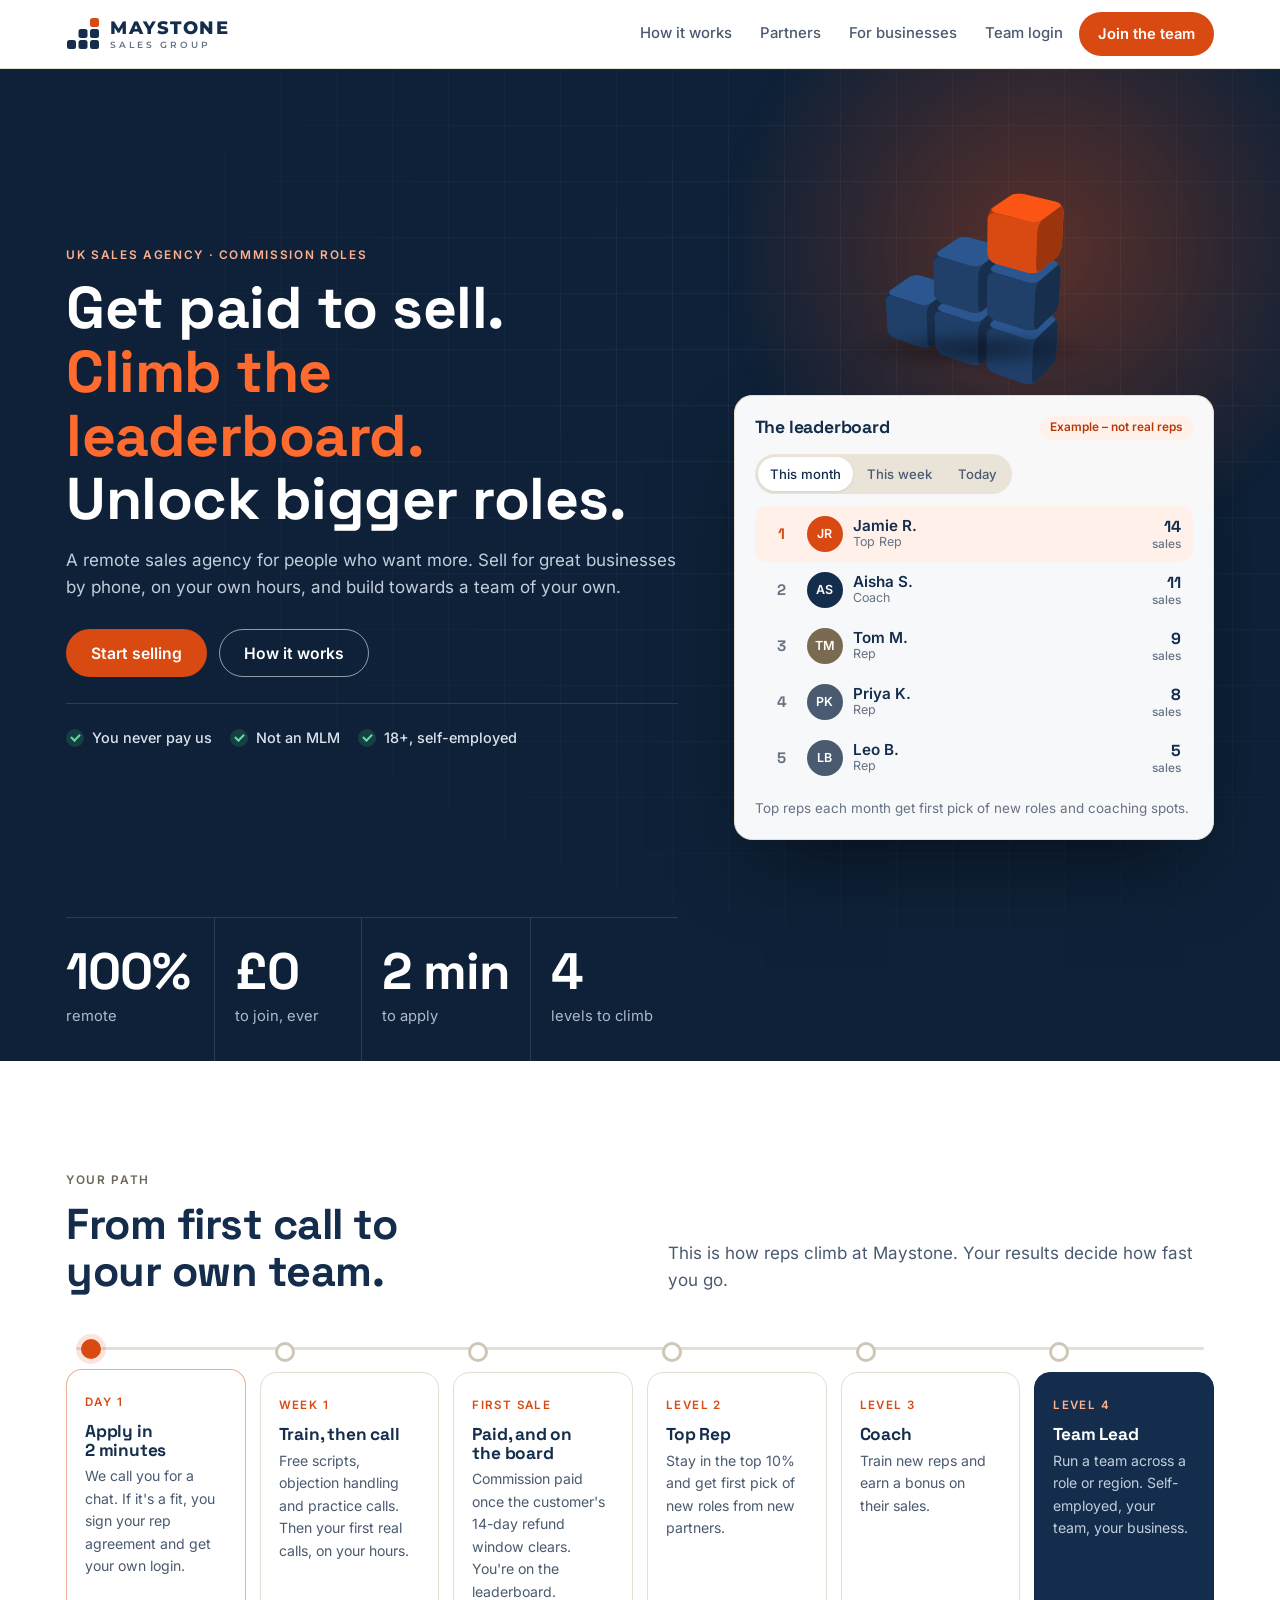
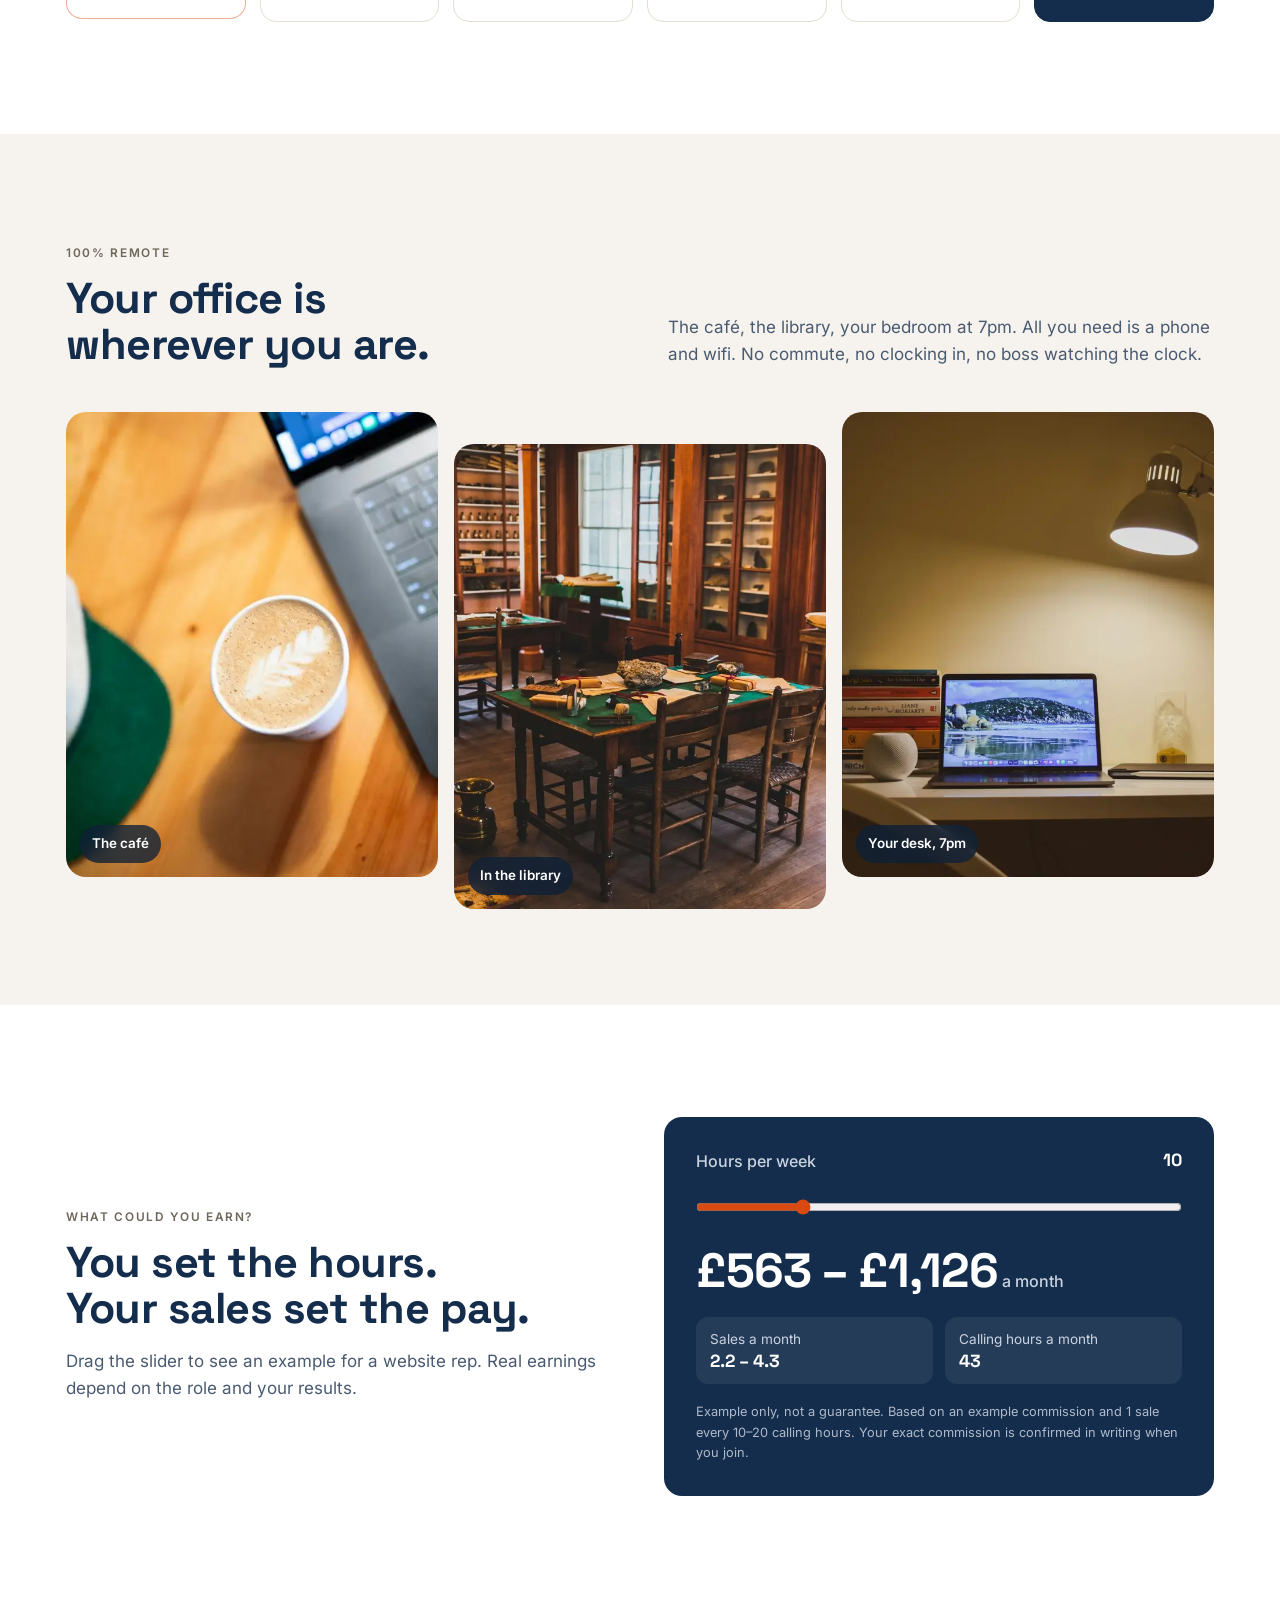
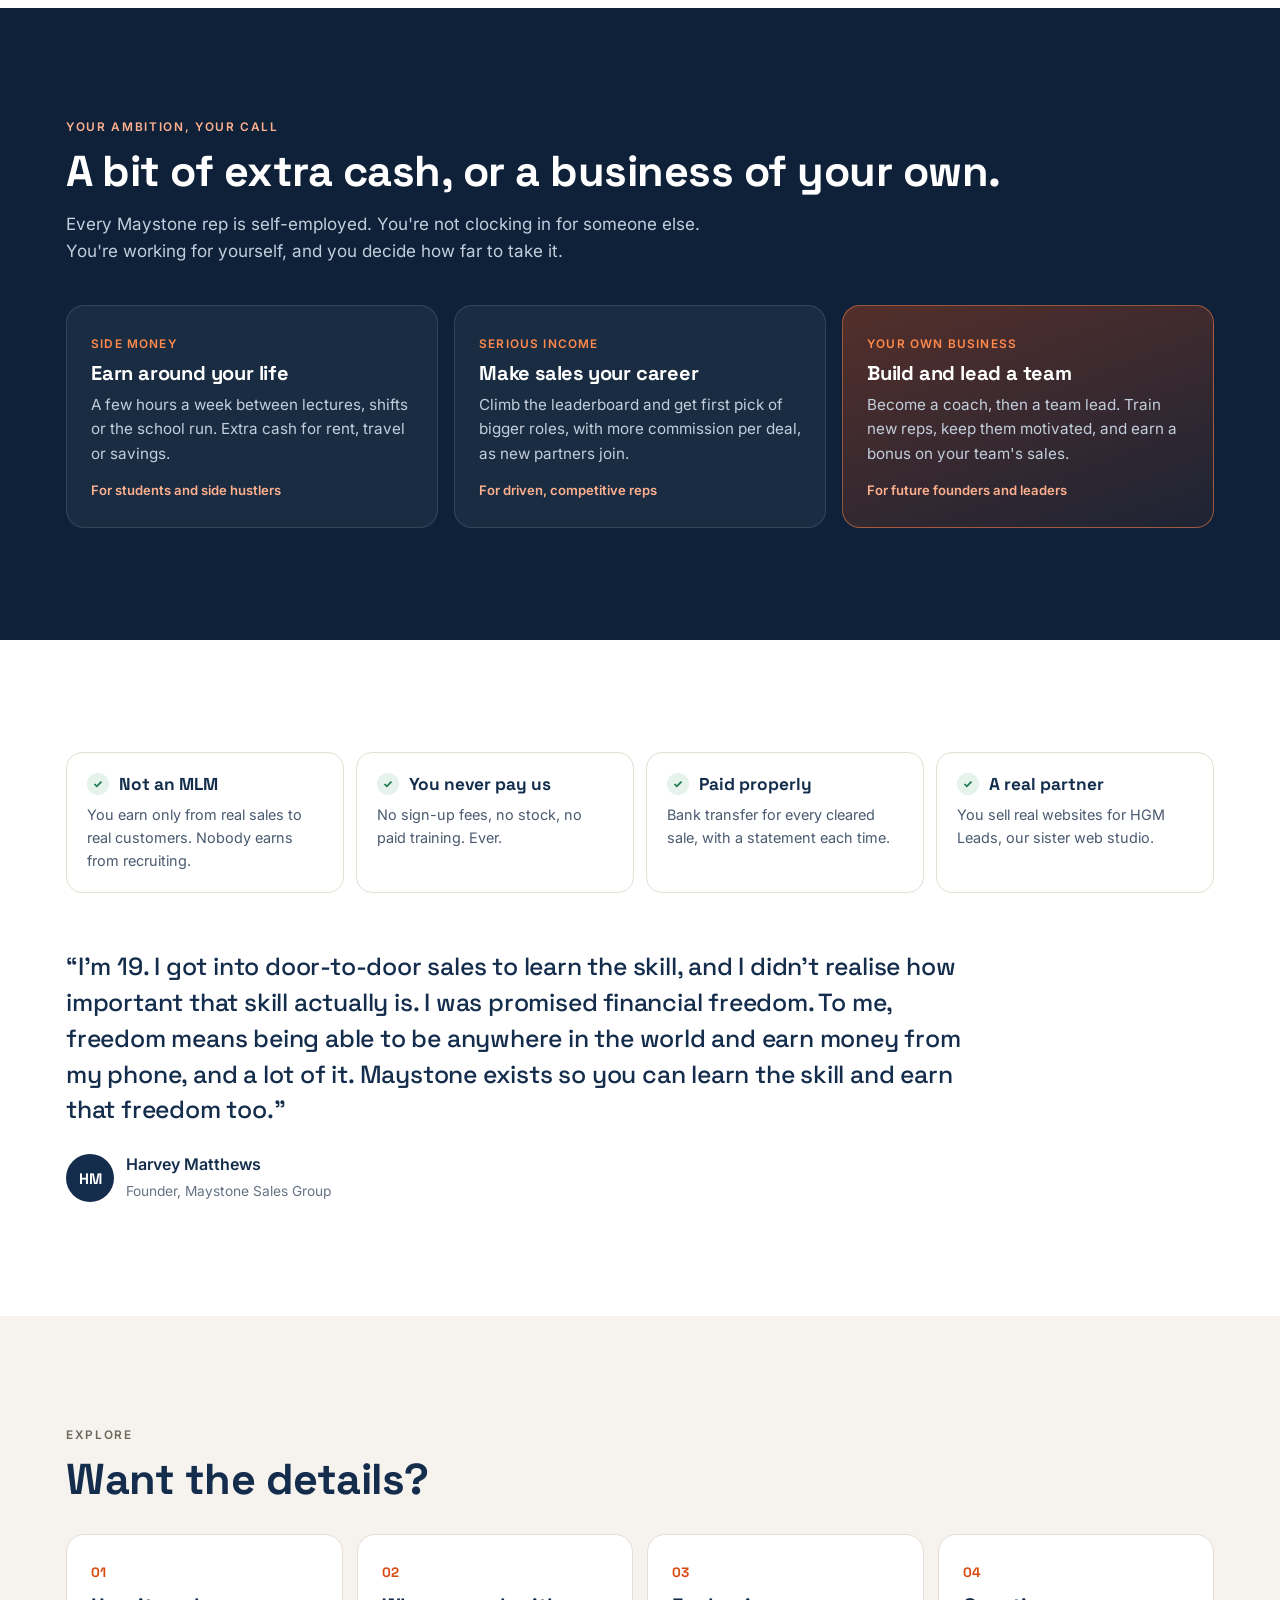
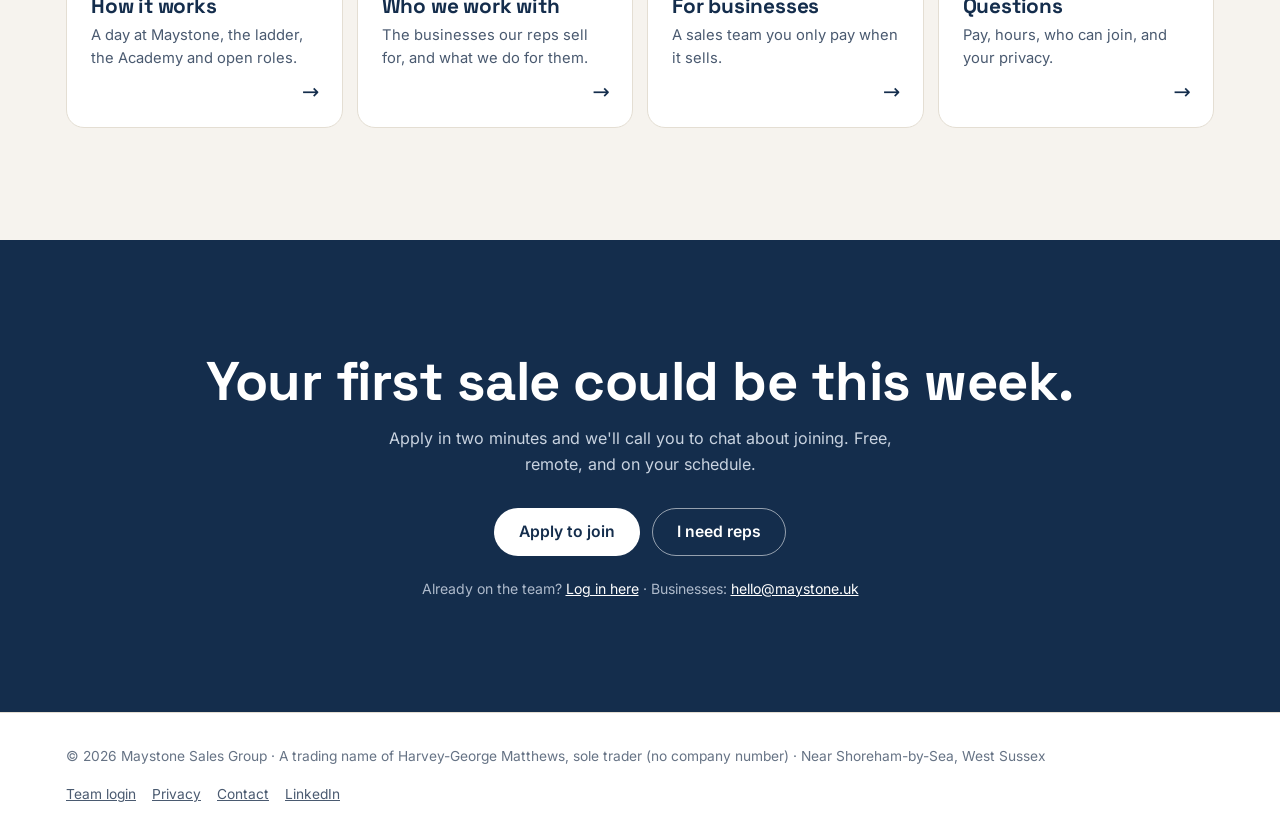
==== commit ed3e158f: "Prices: £49 a month, no set-up fee, 12-month minimum (Academy price scene, partner blurb, demo data)" ====
--- a/index.html
+++ b/index.html
@@ -898,9 +898,9 @@
  partners:[{id:'p1',name:'HGM Leads',sells:'Websites for local trades (free preview first)',comm:260,start:'2026-09-01',note:'Founding partner: our sister web studio',status:'Active',contact:''}],
  sales:[
   {id:'s1',date:'2026-10-12',rep:'u1',cust:'Example plumber, Worthing',amt:500,status:'Cleared'},
-  {id:'s2',date:'2026-11-02',rep:'u2',cust:'Example roofer, Lancing',amt:298,status:'Pending'},
+  {id:'s2',date:'2026-11-02',rep:'u2',cust:'Example roofer, Lancing',amt:49,status:'Pending'},
   {id:'s3',date:'2026-10-03',rep:'u1',cust:'Example electrician, Hove',amt:500,status:'Paid out'},
-  {id:'s4',date:'2026-11-05',rep:'u3',cust:'Example decorator, Shoreham',amt:298,status:'Pending'}],
+  {id:'s4',date:'2026-11-05',rep:'u3',cust:'Example decorator, Shoreham',amt:49,status:'Pending'}],
  apps:[
   {id:'a1',first:'Priya',last:'Kaur',email:'priya@example.com',mobile:'07700 900123',based:'Brighton',exp:'None yet',time:'Evening',note:'Student, free most evenings.',date:'2026-11-06',status:'New'},
   {id:'a2',first:'Sam',last:'Ellis',email:'sam@example.com',mobile:'07700 900456',based:'Leeds',exp:'1 to 3 years',time:'Morning',note:'',date:'2026-11-03',status:'Called'}],
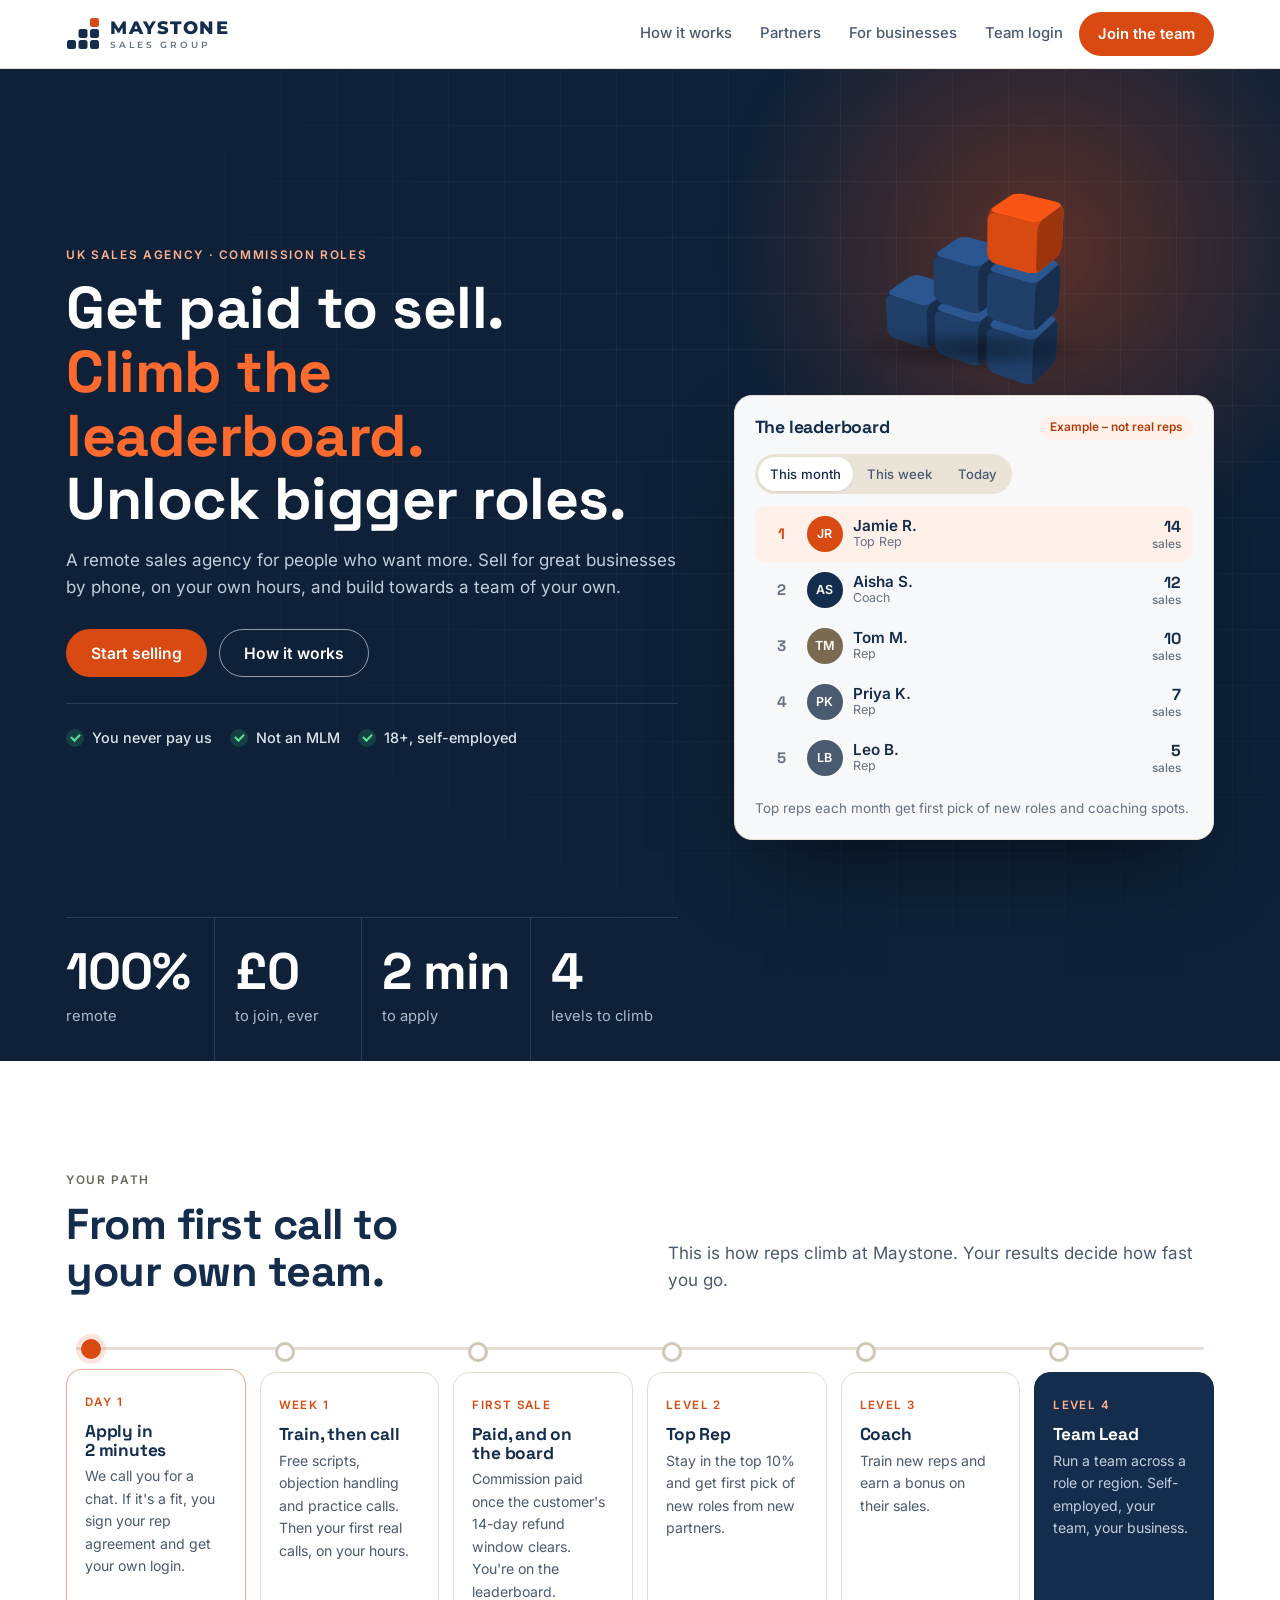
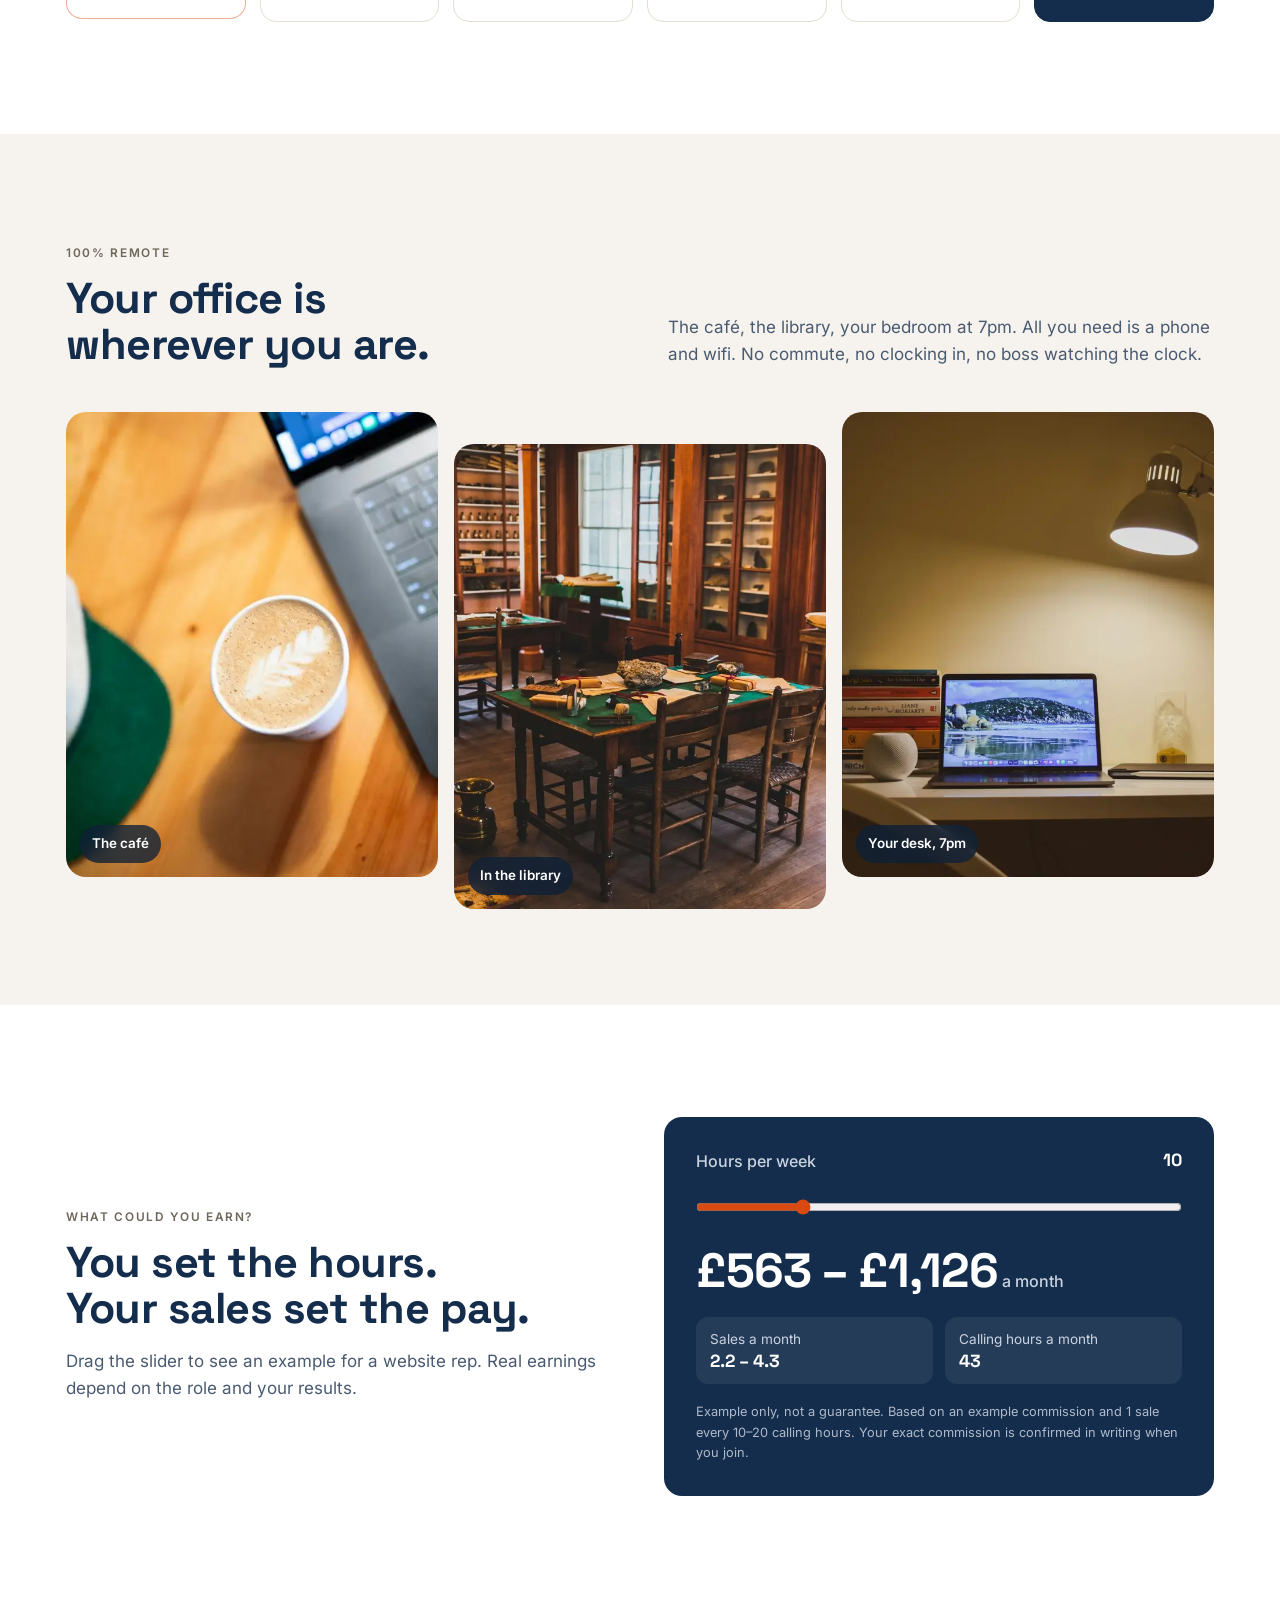
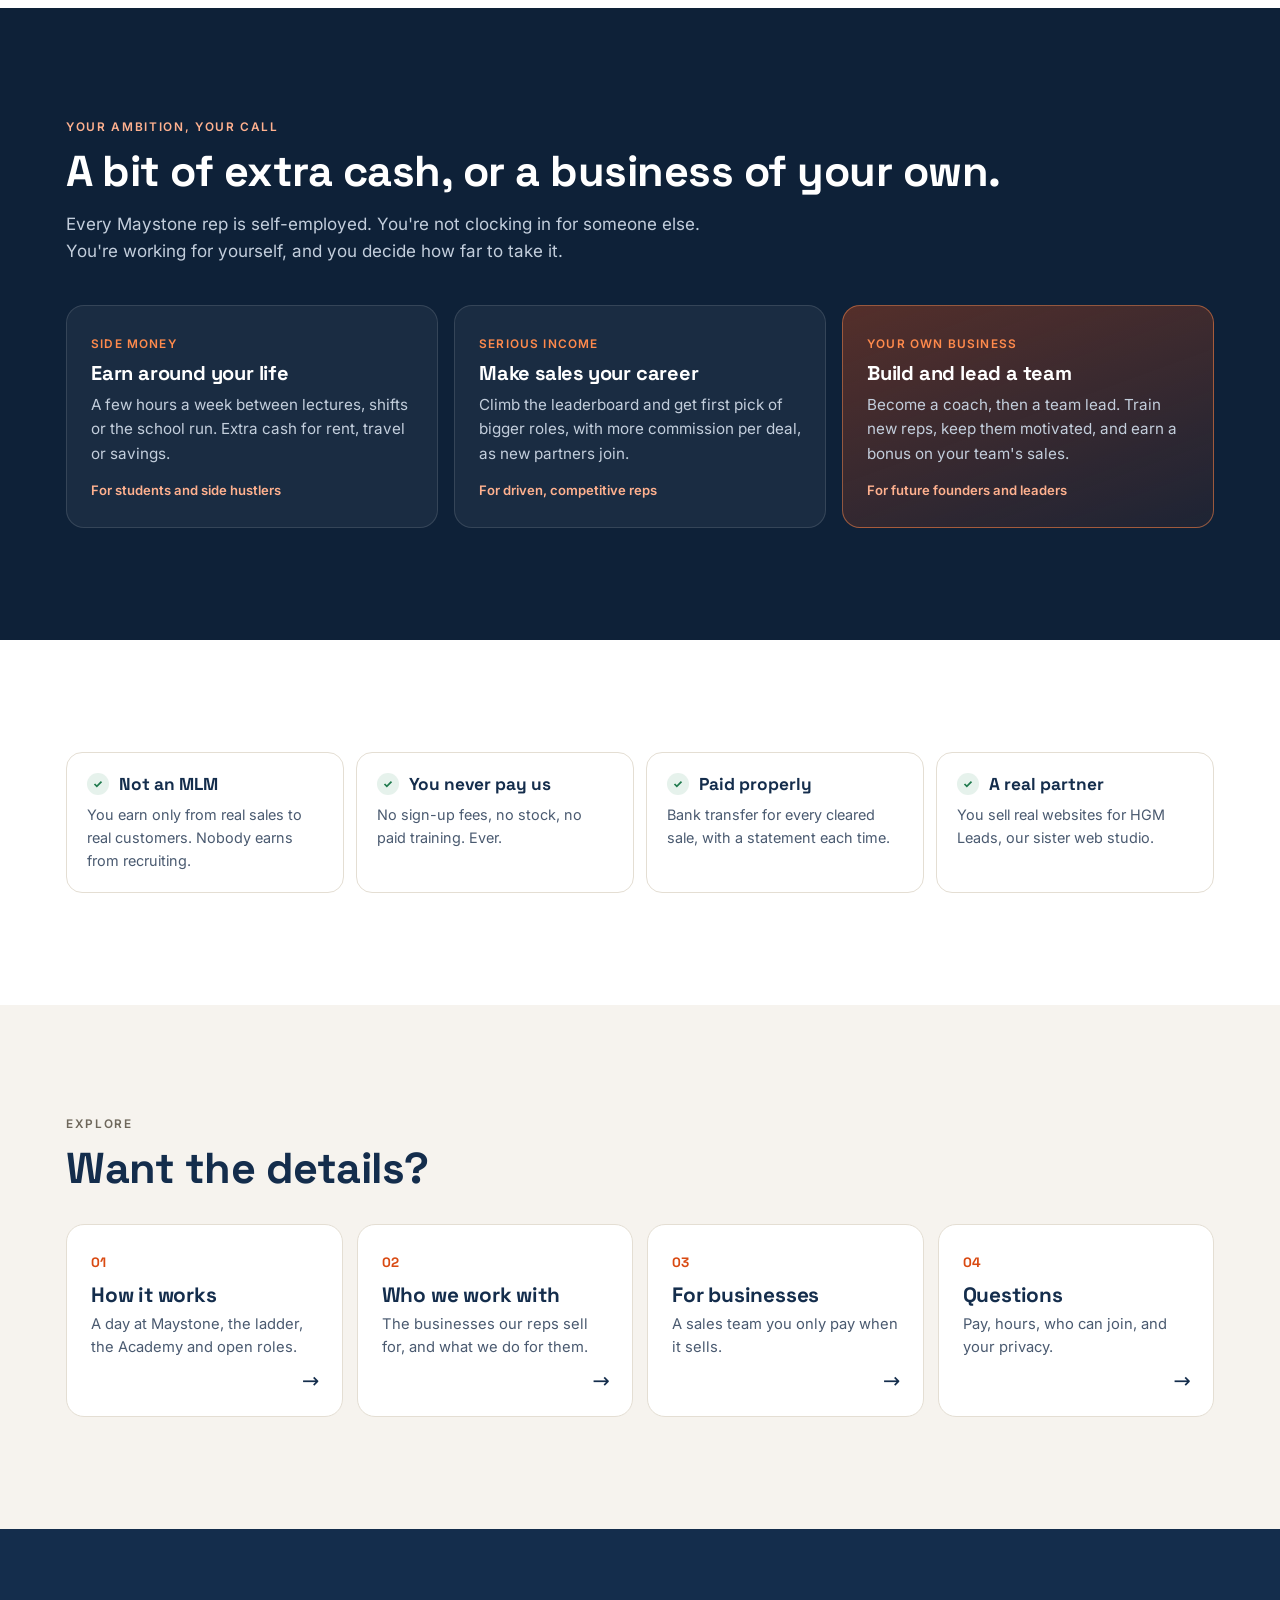
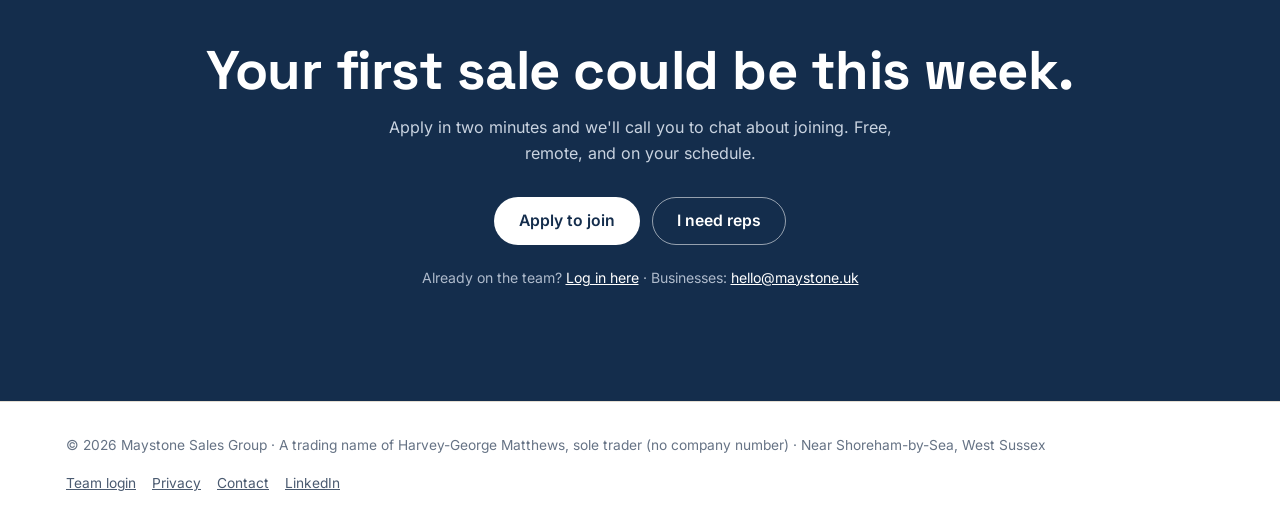
==== commit 57aad657: "Homepage: remove founder quote Co-Authored-By: Claude Opus 5.5 <noreply@anthropic.com> Claude-Sessio" ====
--- a/index.html
+++ b/index.html
@@ -637,10 +637,6 @@
       <div class="tcard"><b>Paid properly</b><p>Bank transfer for every cleared sale, with a statement each time.</p></div>
       <div class="tcard"><b>A real partner</b><p>You sell real websites for HGM Leads, our sister web studio.</p></div>
     </div>
-    <figure class="fq">
-      <blockquote>“I'm 19. I got into door-to-door sales to learn the skill, and I didn't realise how important that skill actually is. I was promised financial freedom. To me, freedom means being able to be anywhere in the world and earn money from my phone, and a lot of it. Maystone exists so you can learn the skill and earn that freedom too.”</blockquote>
-      <figcaption><span class="av">HM</span><span><b>Harvey Matthews</b><br><span class="small">Founder, Maystone Sales Group</span></span></figcaption>
-    </figure>
   </div>
 </section>
 <section class="explore alt">
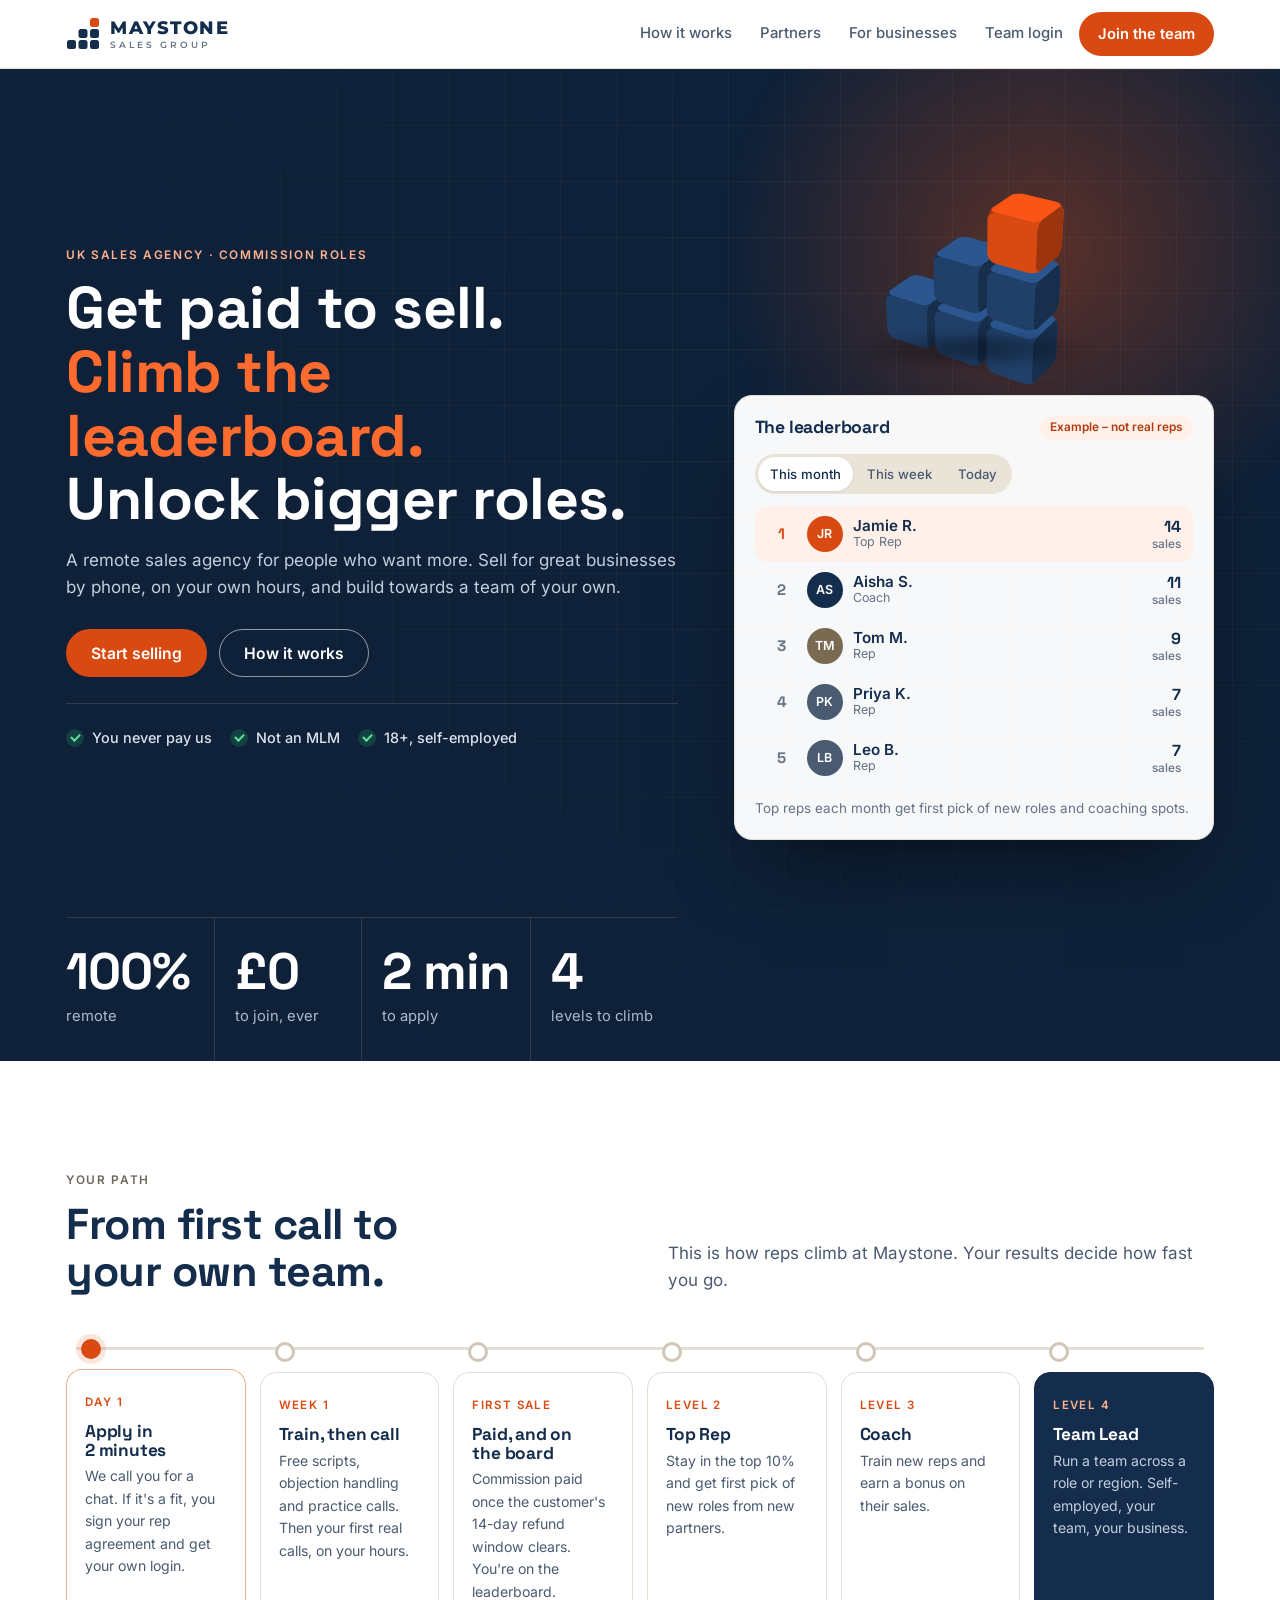
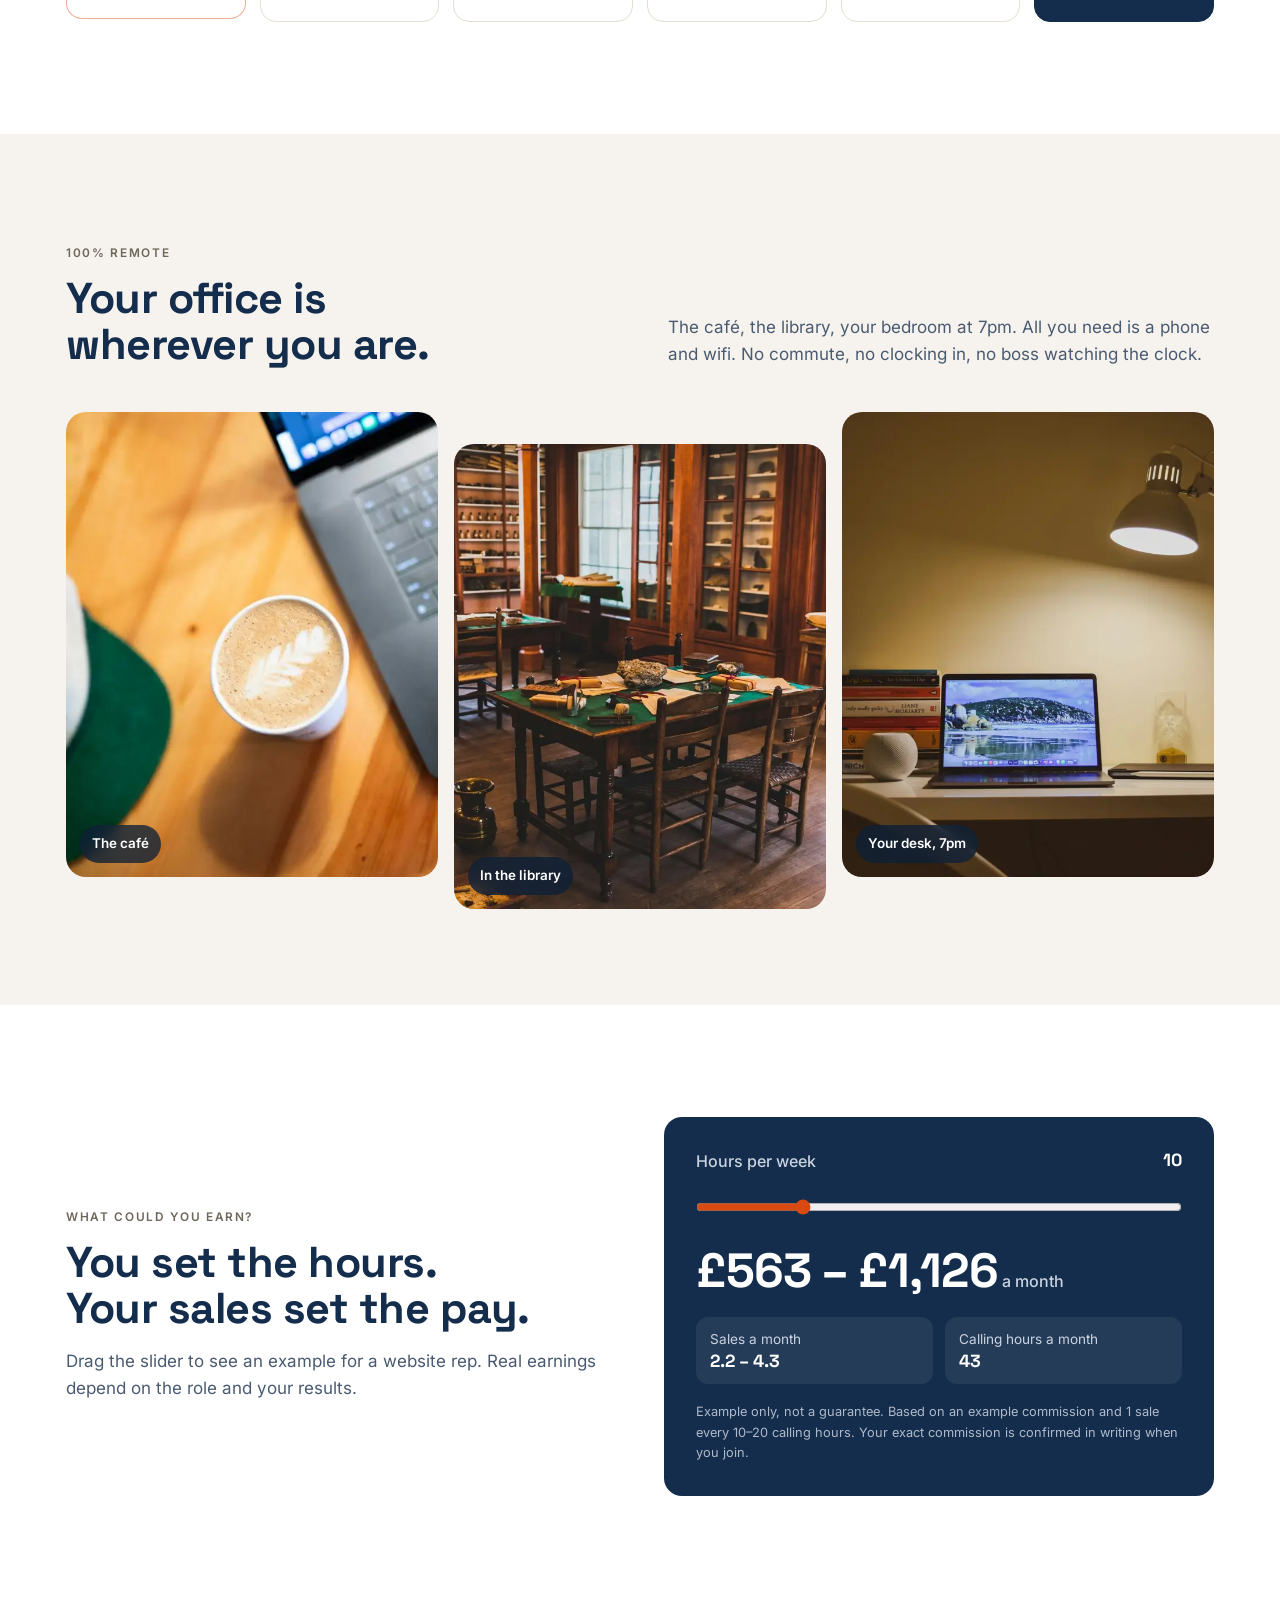
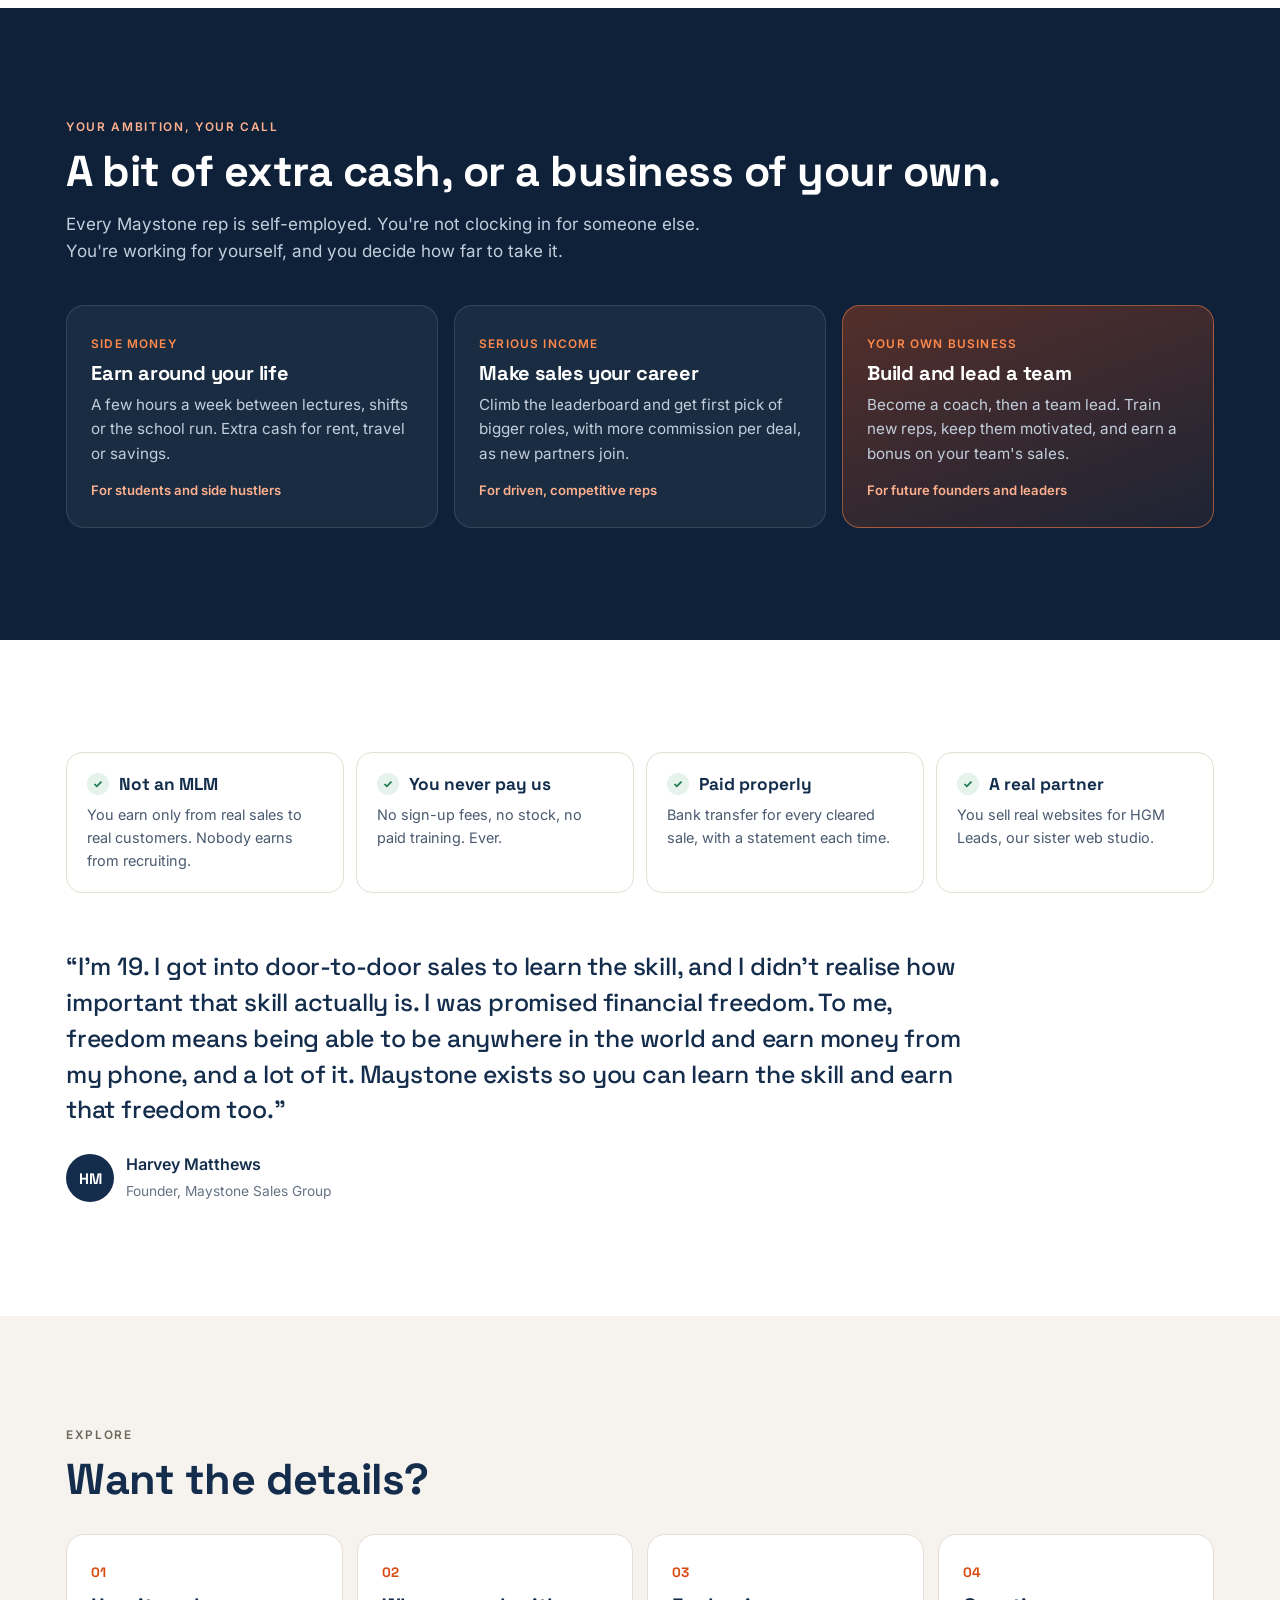
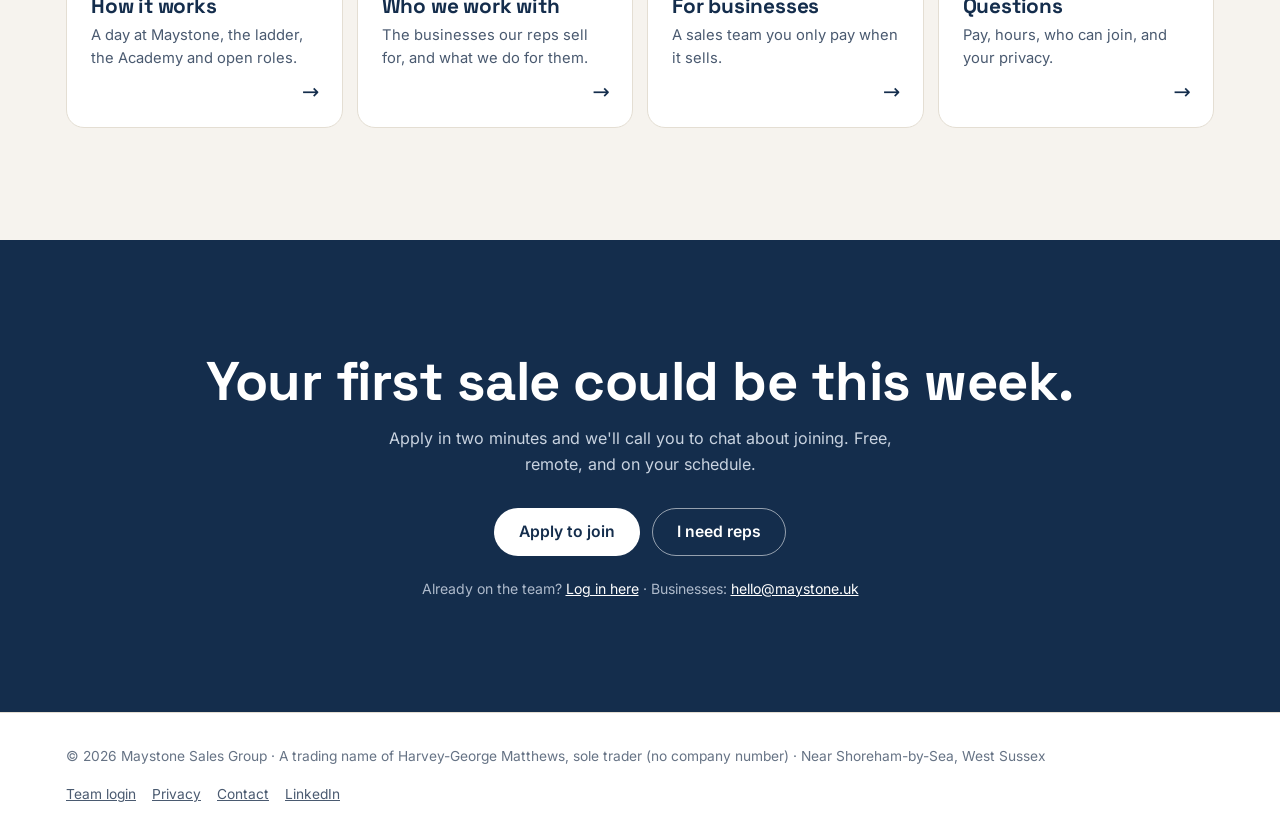
==== commit c32e3743: "Homepage: put the founder quote back Co-Authored-By: Claude Opus 5.5 <noreply@anthropic.com> Claude-" ====
--- a/index.html
+++ b/index.html
@@ -637,6 +637,10 @@
       <div class="tcard"><b>Paid properly</b><p>Bank transfer for every cleared sale, with a statement each time.</p></div>
       <div class="tcard"><b>A real partner</b><p>You sell real websites for HGM Leads, our sister web studio.</p></div>
     </div>
+    <figure class="fq">
+      <blockquote>“I'm 19. I got into door-to-door sales to learn the skill, and I didn't realise how important that skill actually is. I was promised financial freedom. To me, freedom means being able to be anywhere in the world and earn money from my phone, and a lot of it. Maystone exists so you can learn the skill and earn that freedom too.”</blockquote>
+      <figcaption><span class="av">HM</span><span><b>Harvey Matthews</b><br><span class="small">Founder, Maystone Sales Group</span></span></figcaption>
+    </figure>
   </div>
 </section>
 <section class="explore alt">
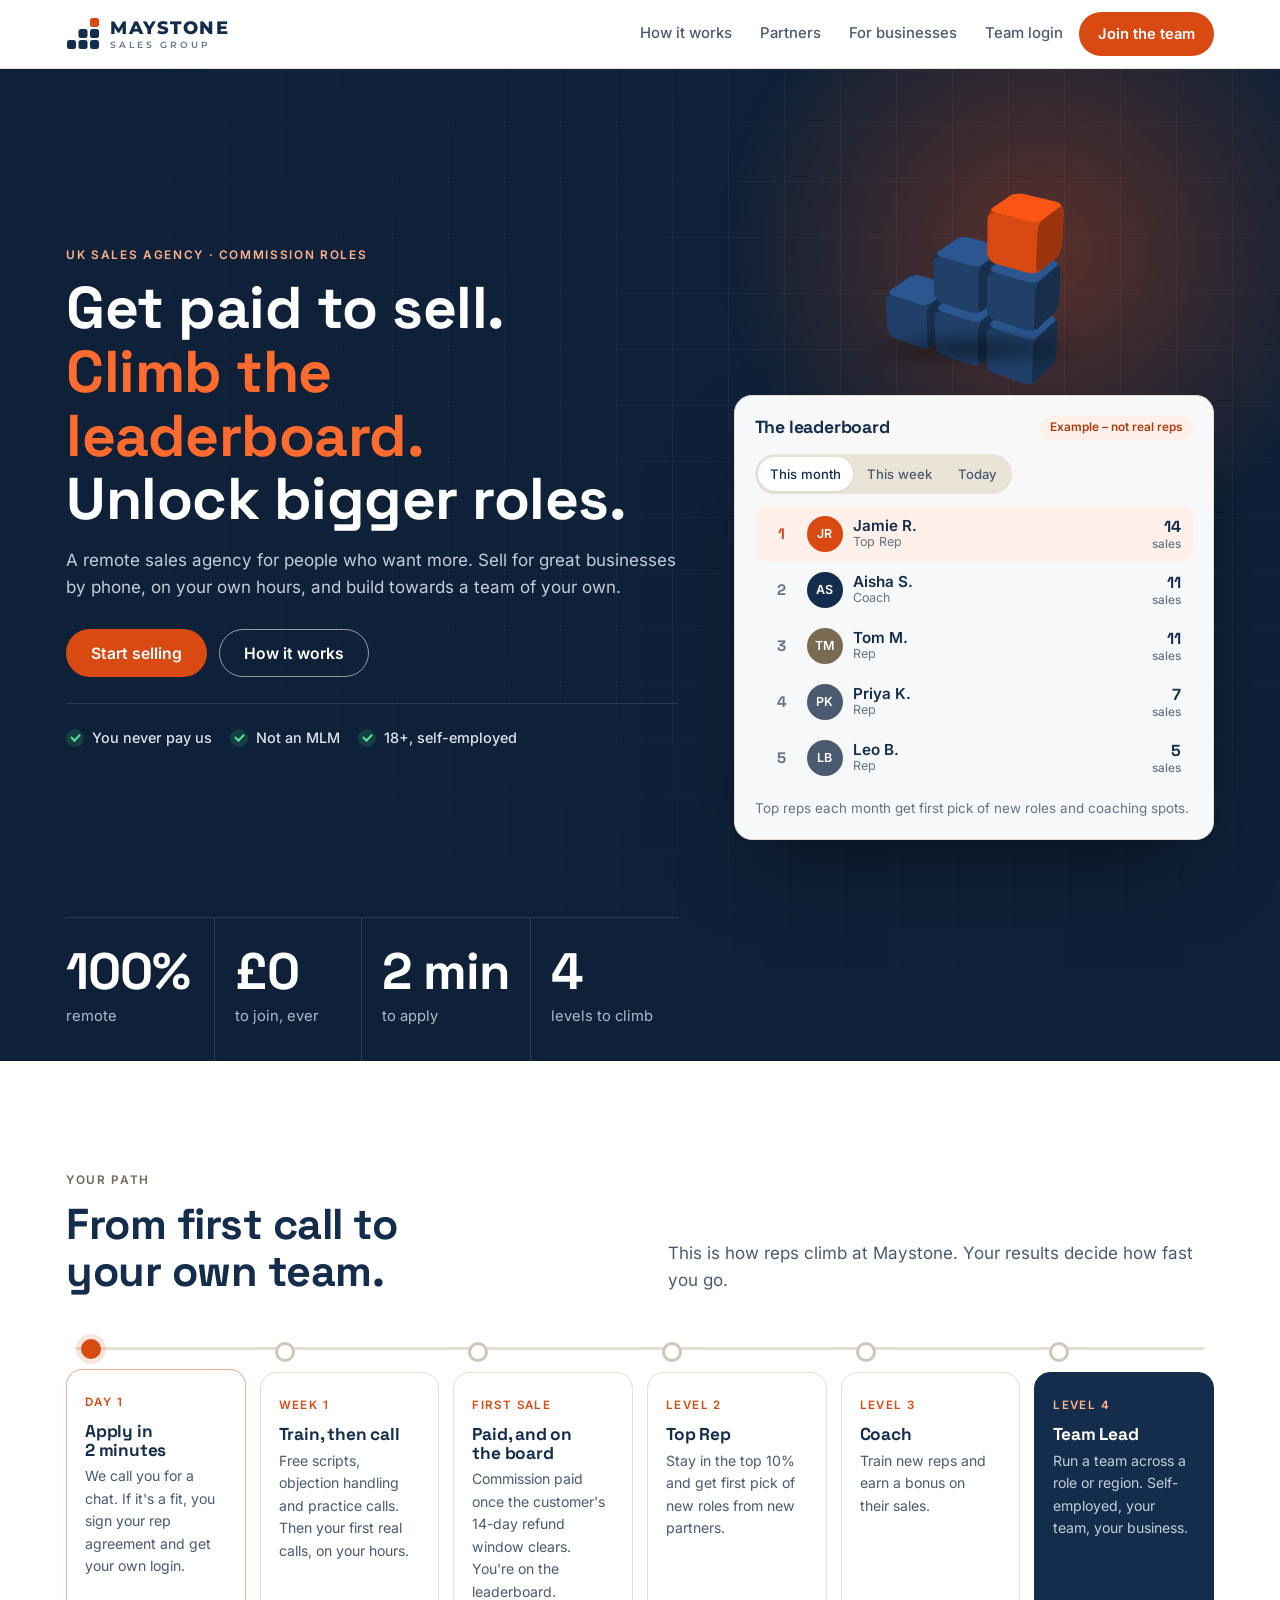
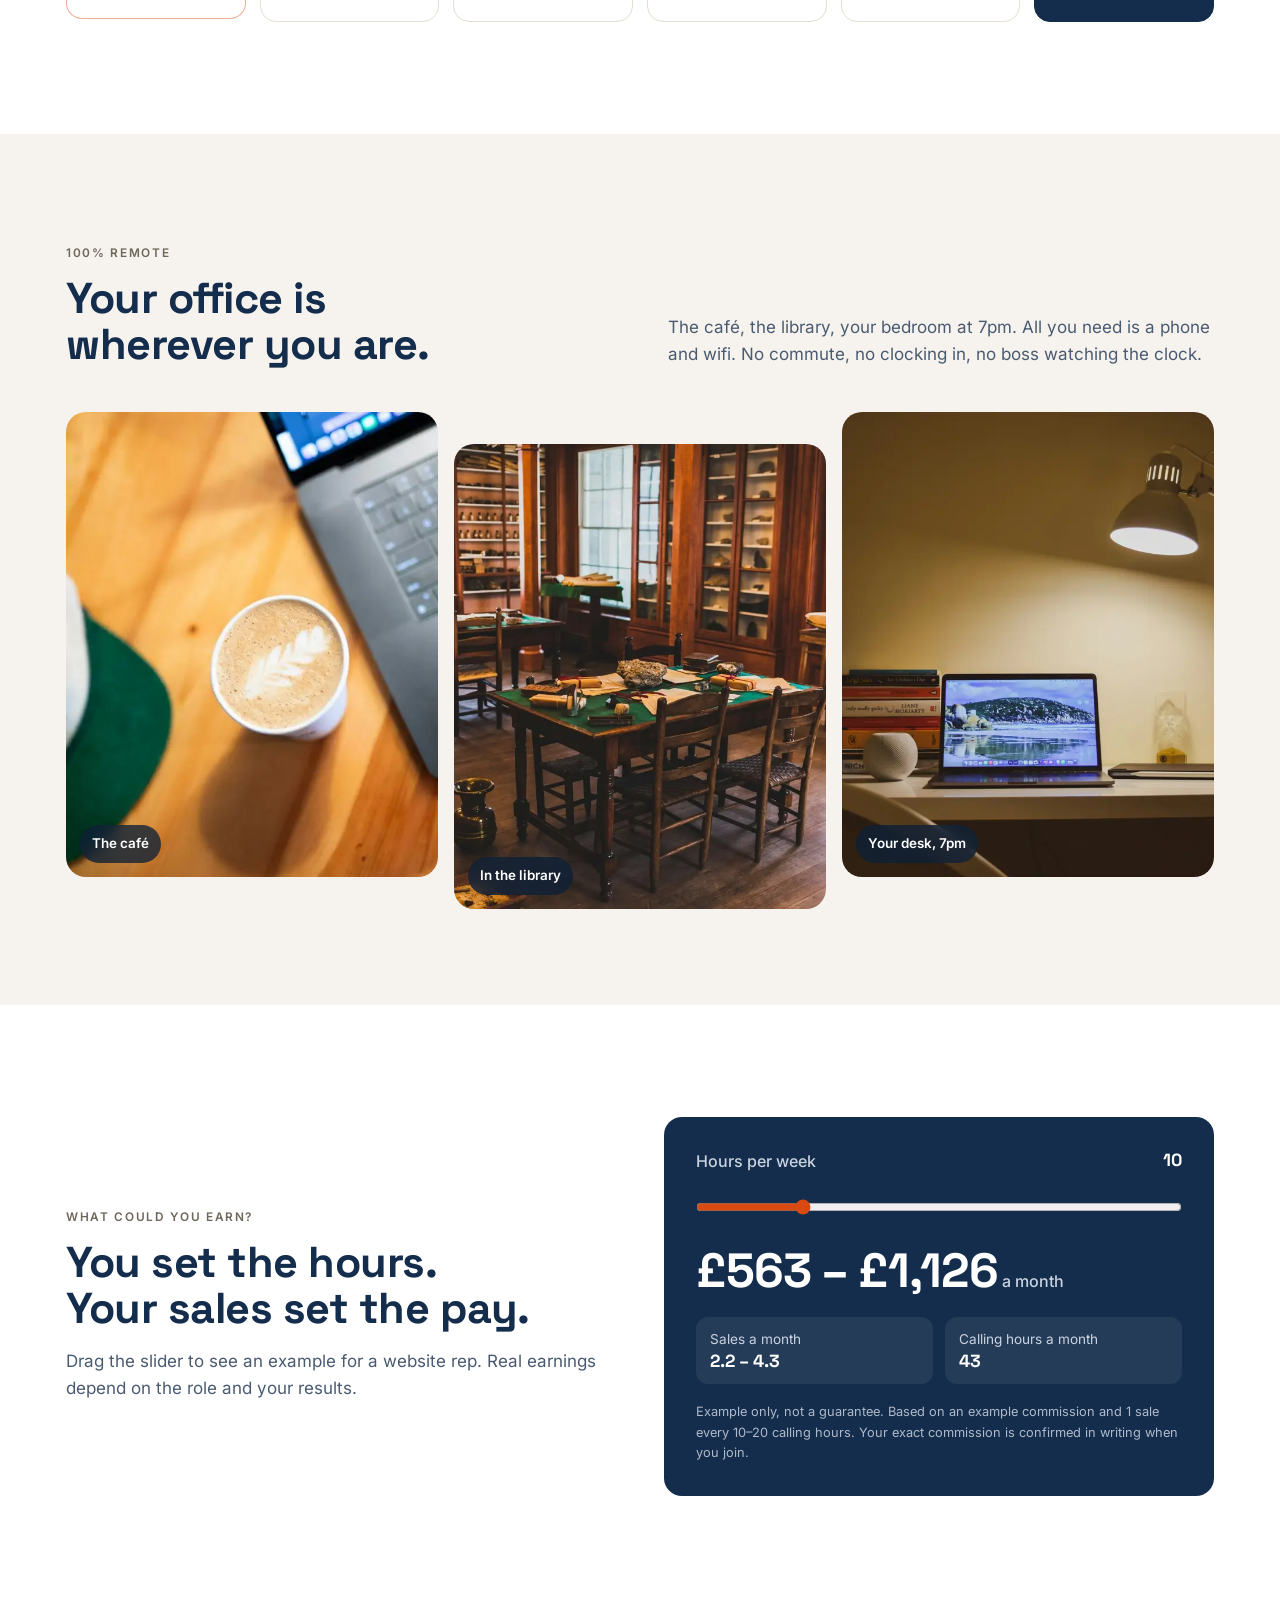
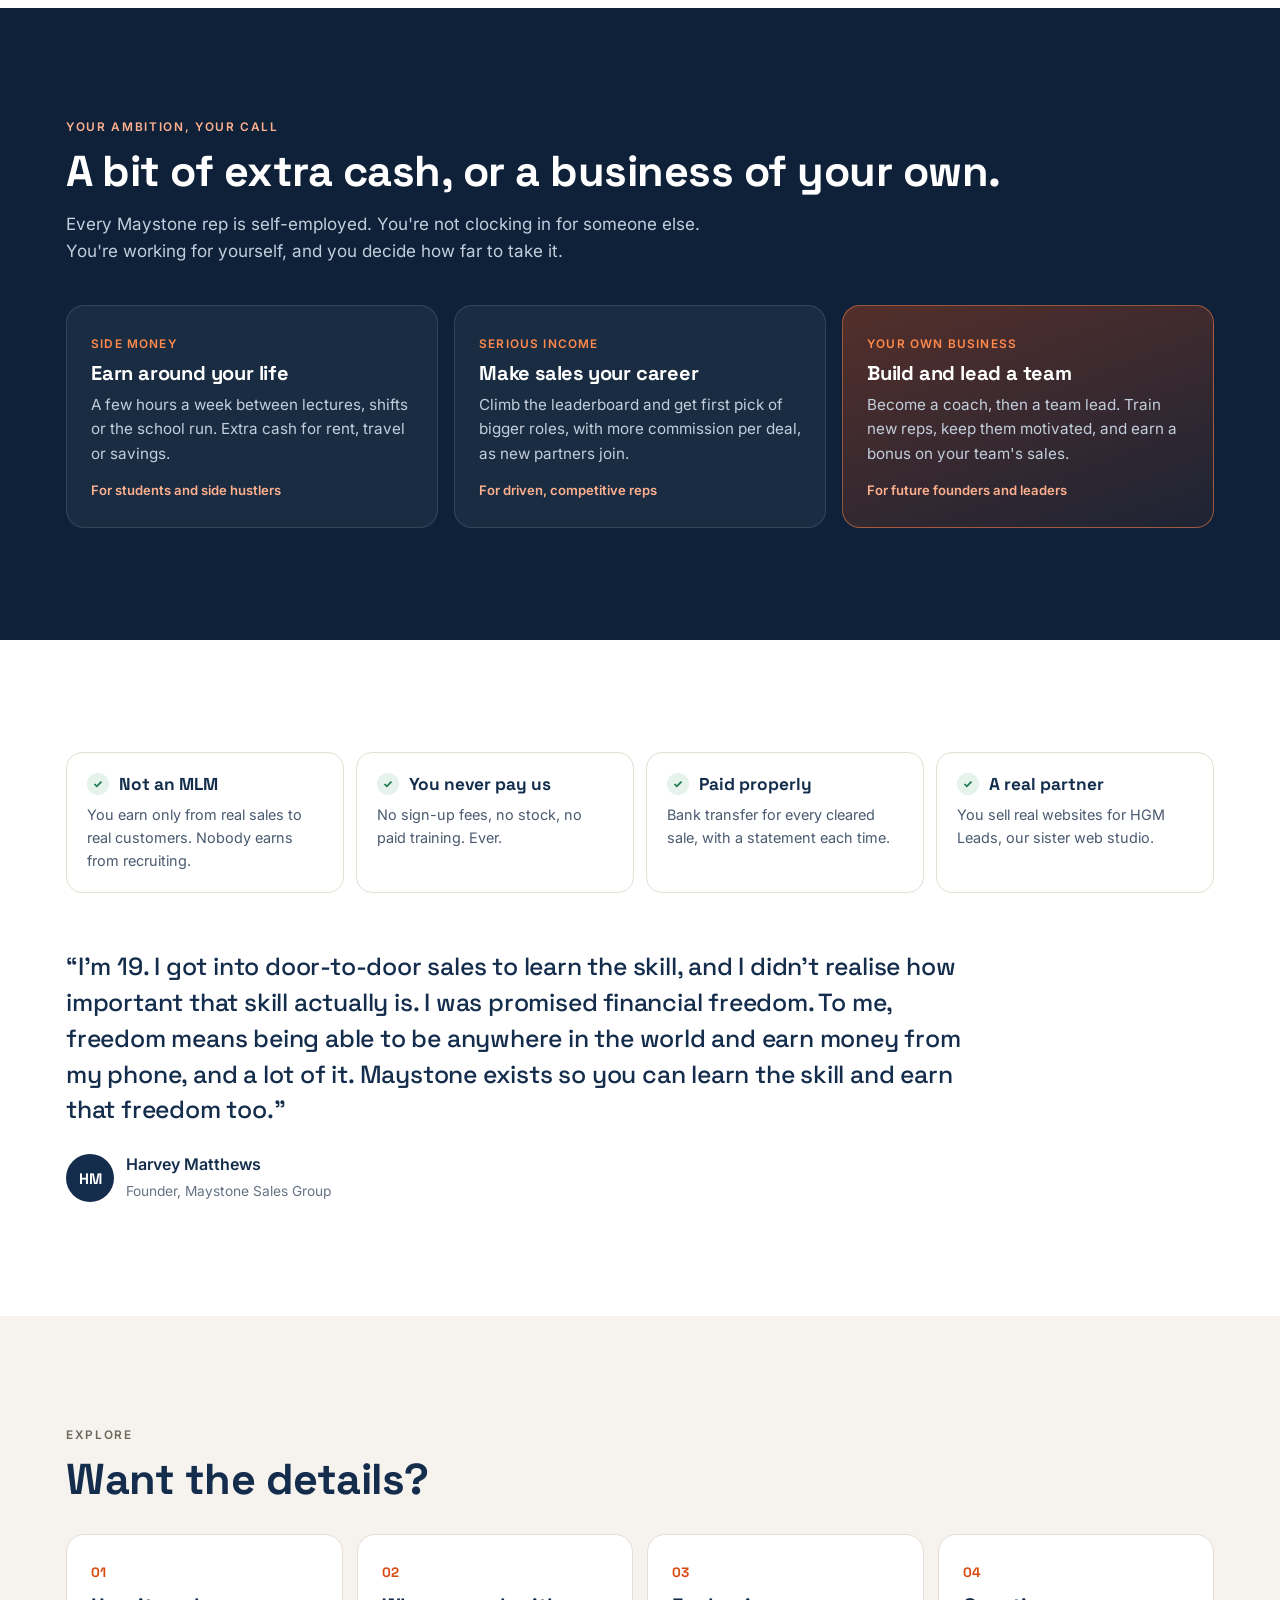
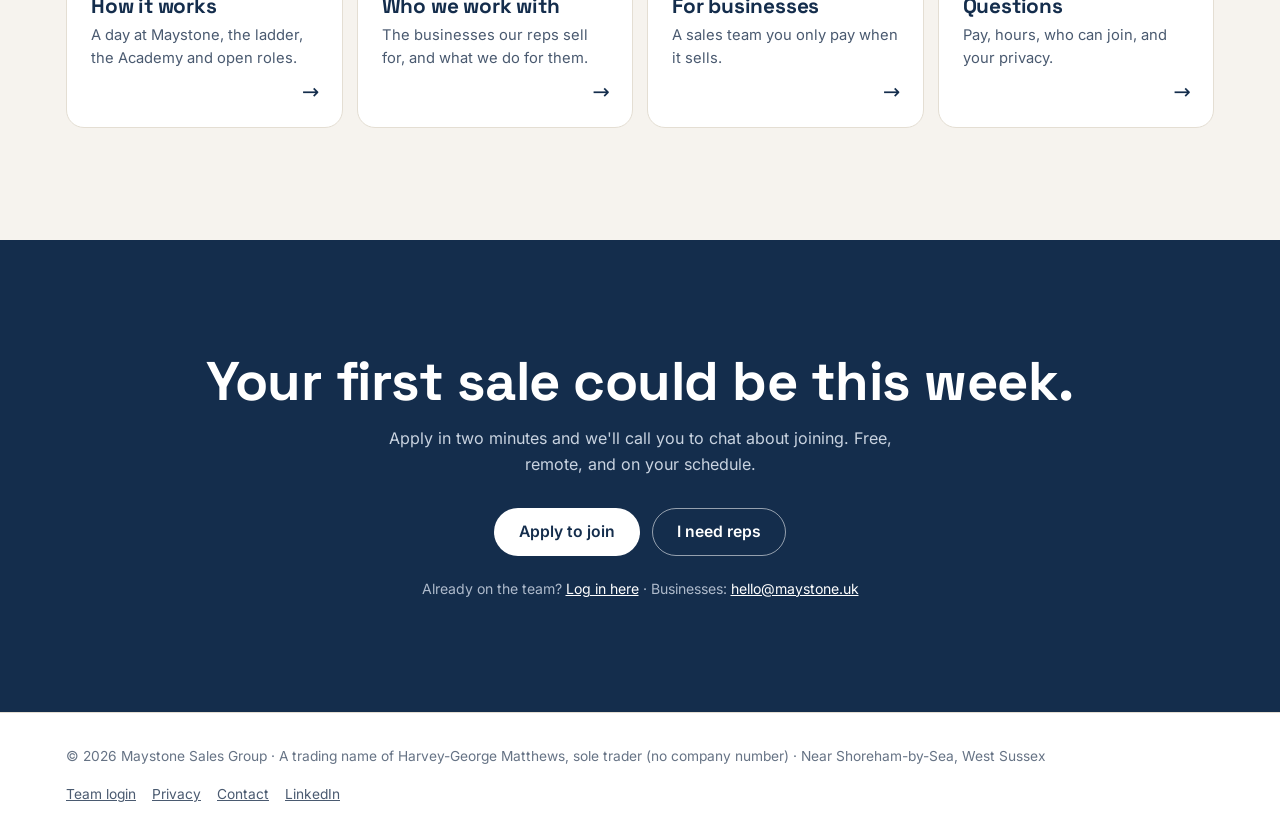
==== commit b1083e93: "Apply form: add 'How did you find us?' and 'Who sent you?' fields Answers are added to the start of " ====
--- a/index.html
+++ b/index.html
@@ -957,10 +957,11 @@
 function vApply(){const n=prefill.note||'';prefill={};pv.innerHTML=`<div class="narrow"><span class="kicker">Join Maystone</span><h1 style="font-size:2.4rem">Apply to join</h1><p class="lede" style="margin-top:10px">Commission-only, fully remote, with free coaching. Leave your details and we'll call you to chat about joining.</p>
 <form class="form" id="af" novalidate><div class="two">${field('fn','First name',{ac:'given-name'})}${field('ln','Last name',{ac:'family-name'})}</div>${field('em','Email',{type:'email',ac:'email',im:'email'})}${field('mob','Mobile number',{type:'tel',ac:'tel',im:'tel'})}${field('based','Where are you based?',{hint:'(town or city)',ac:'address-level2'})}
 <div class="two">${field('exp','Sales experience',{type:'select',ph:'Choose one',opts:['None yet','Under 1 year','1 to 3 years','3+ years'],err:'Please choose one.'})}${field('time','Best time to call',{type:'select',opts:['Any time','Morning','Afternoon','Evening'],val:'Any time'})}</div>
+<div class="two">${field('src','How did you find us?',{type:'select',ph:'Choose one',opts:['Instagram','TikTok','Snapchat','A friend or one of our reps','LinkedIn','Indeed','Google','Other'],err:'Please choose one.'})}${field('ref','Who sent you?',{opt:1,hint:'(name or @)'})}</div>
 ${field('note','Anything else?',{type:'textarea',opt:1,val:n})}<label class="hp" aria-hidden="true">Leave blank<input name="website" tabindex="-1" autocomplete="off"></label>
 <label class="tick"><input type="checkbox" name="ok"> I'm happy for Maystone to call me about joining.</label><div class="err tick-e" style="color:#B42318;font-size:.84rem;display:none">Please tick this so we can call you.</div>
 <button class="btn btn-accent" type="submit">Send application</button></form>${sandboxNote}</div>`;
- $('#af').onsubmit=async e=>{e.preventDefault();const f=e.target;if(!validate(f))return;const a={first:val(f,'fn'),last:val(f,'ln'),email:val(f,'em'),phone:val(f,'mob'),based:val(f,'based'),experience:val(f,'exp'),time:val(f,'time'),note:val(f,'note'),consent:true,website:f.elements.website.value};
+ $('#af').onsubmit=async e=>{e.preventDefault();const f=e.target;if(!validate(f))return;const a={first:val(f,'fn'),last:val(f,'ln'),email:val(f,'em'),phone:val(f,'mob'),based:val(f,'based'),experience:val(f,'exp'),time:val(f,'time'),note:'Found us: '+val(f,'src')+(val(f,'ref')?' (sent by '+val(f,'ref')+')':'')+(val(f,'note')?' | '+val(f,'note'):''),consent:true,website:f.elements.website.value};
   busy(f,true);const r=await send('apply',a);if(!r.ok){busy(f,false,'Send application');return ferr(f,r.error||'Something went wrong.')}
   pv.innerHTML=`<div class="narrow"><div class="okbox" role="status"><h2 style="font-size:1.6rem;margin-bottom:8px">Application sent</h2>Thanks, ${esc(a.first)}. Your application is in. We'll call you on ${esc(a.phone)} to chat about joining. If it's a fit, you'll get your own login.</div></div>`}}
 
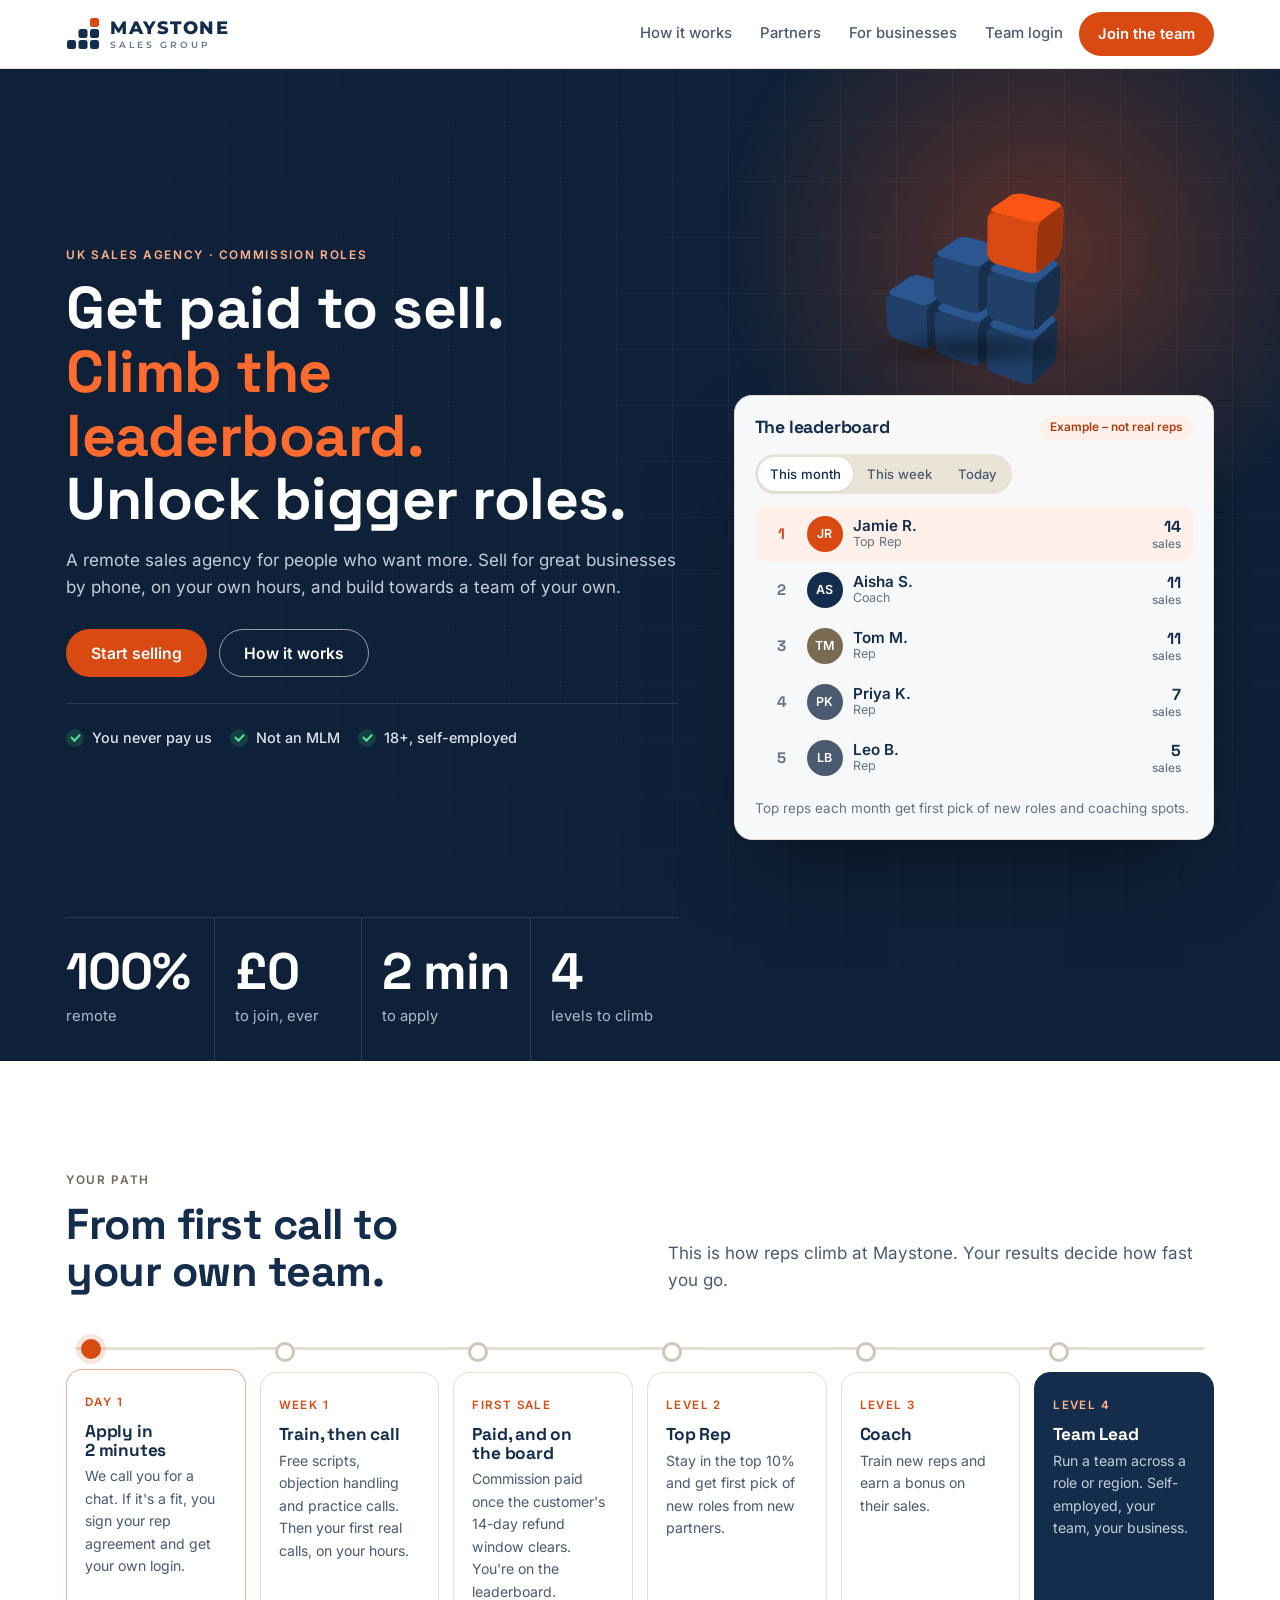
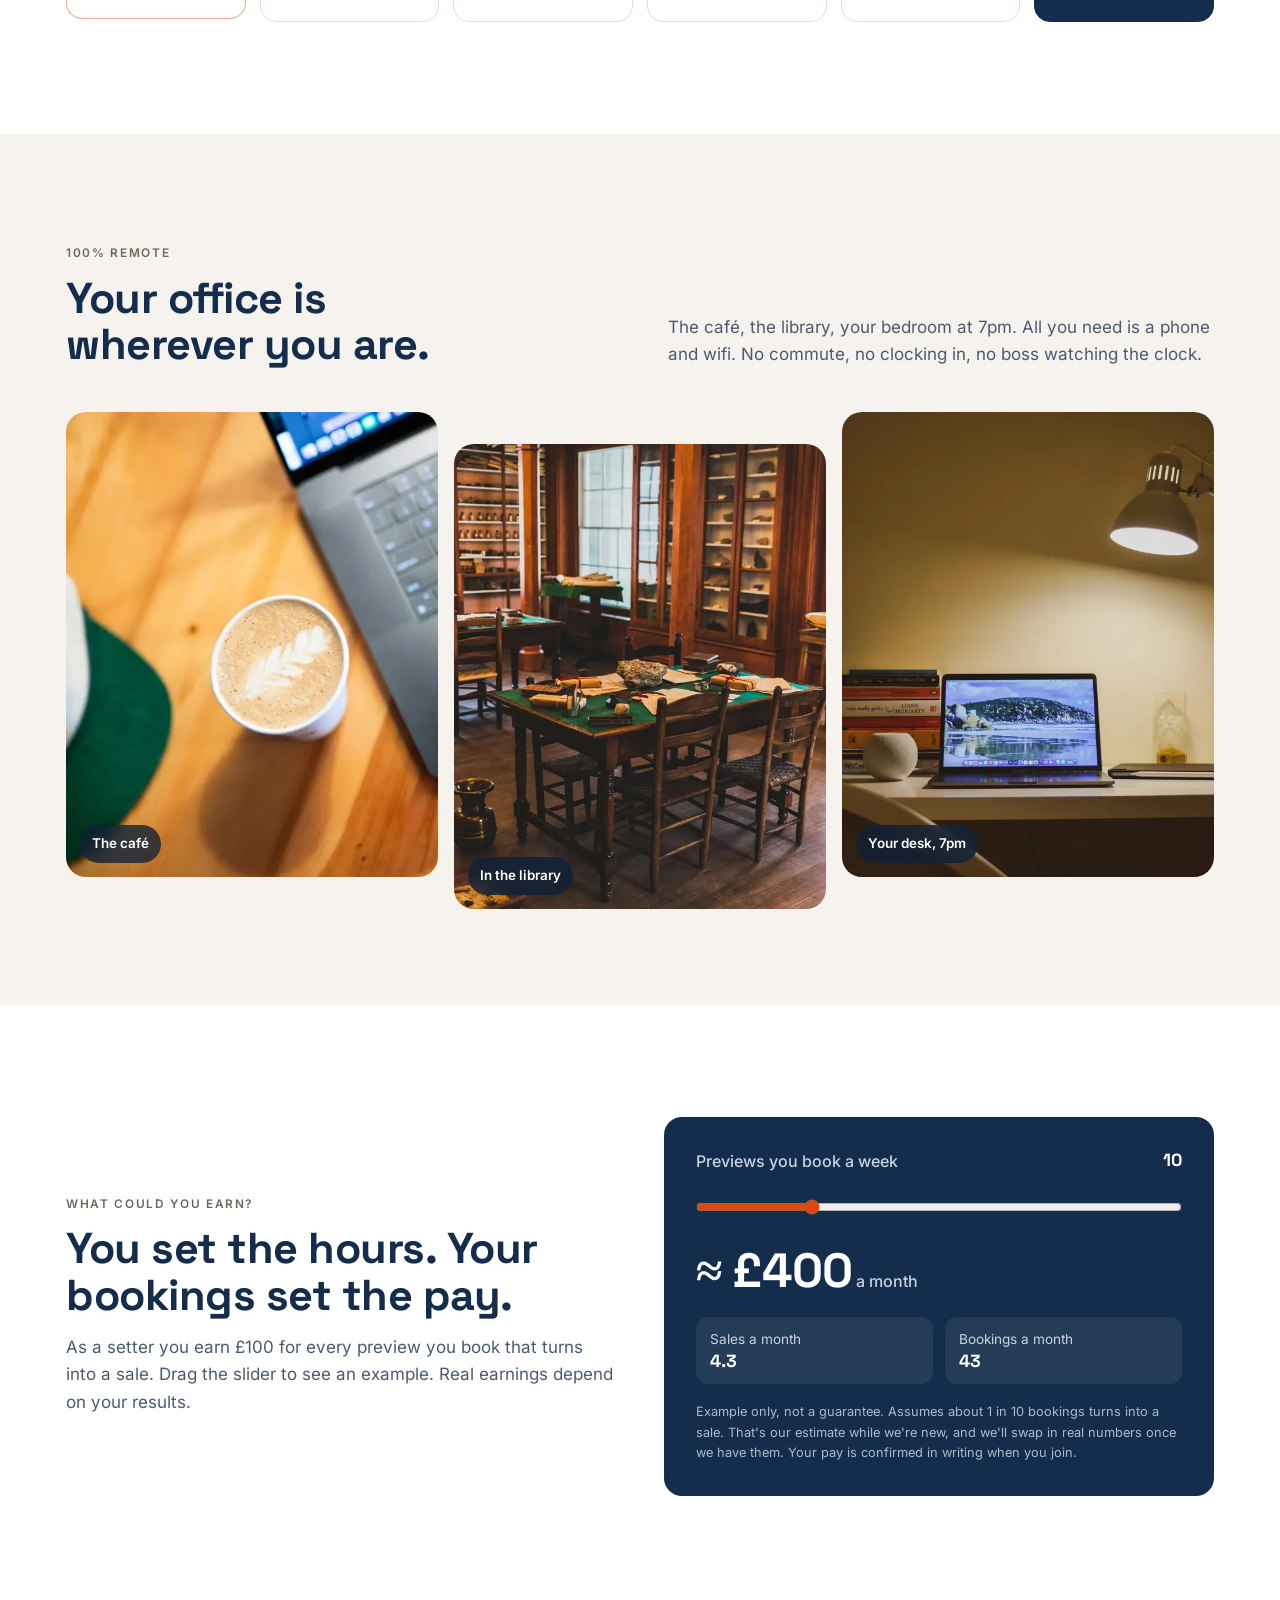
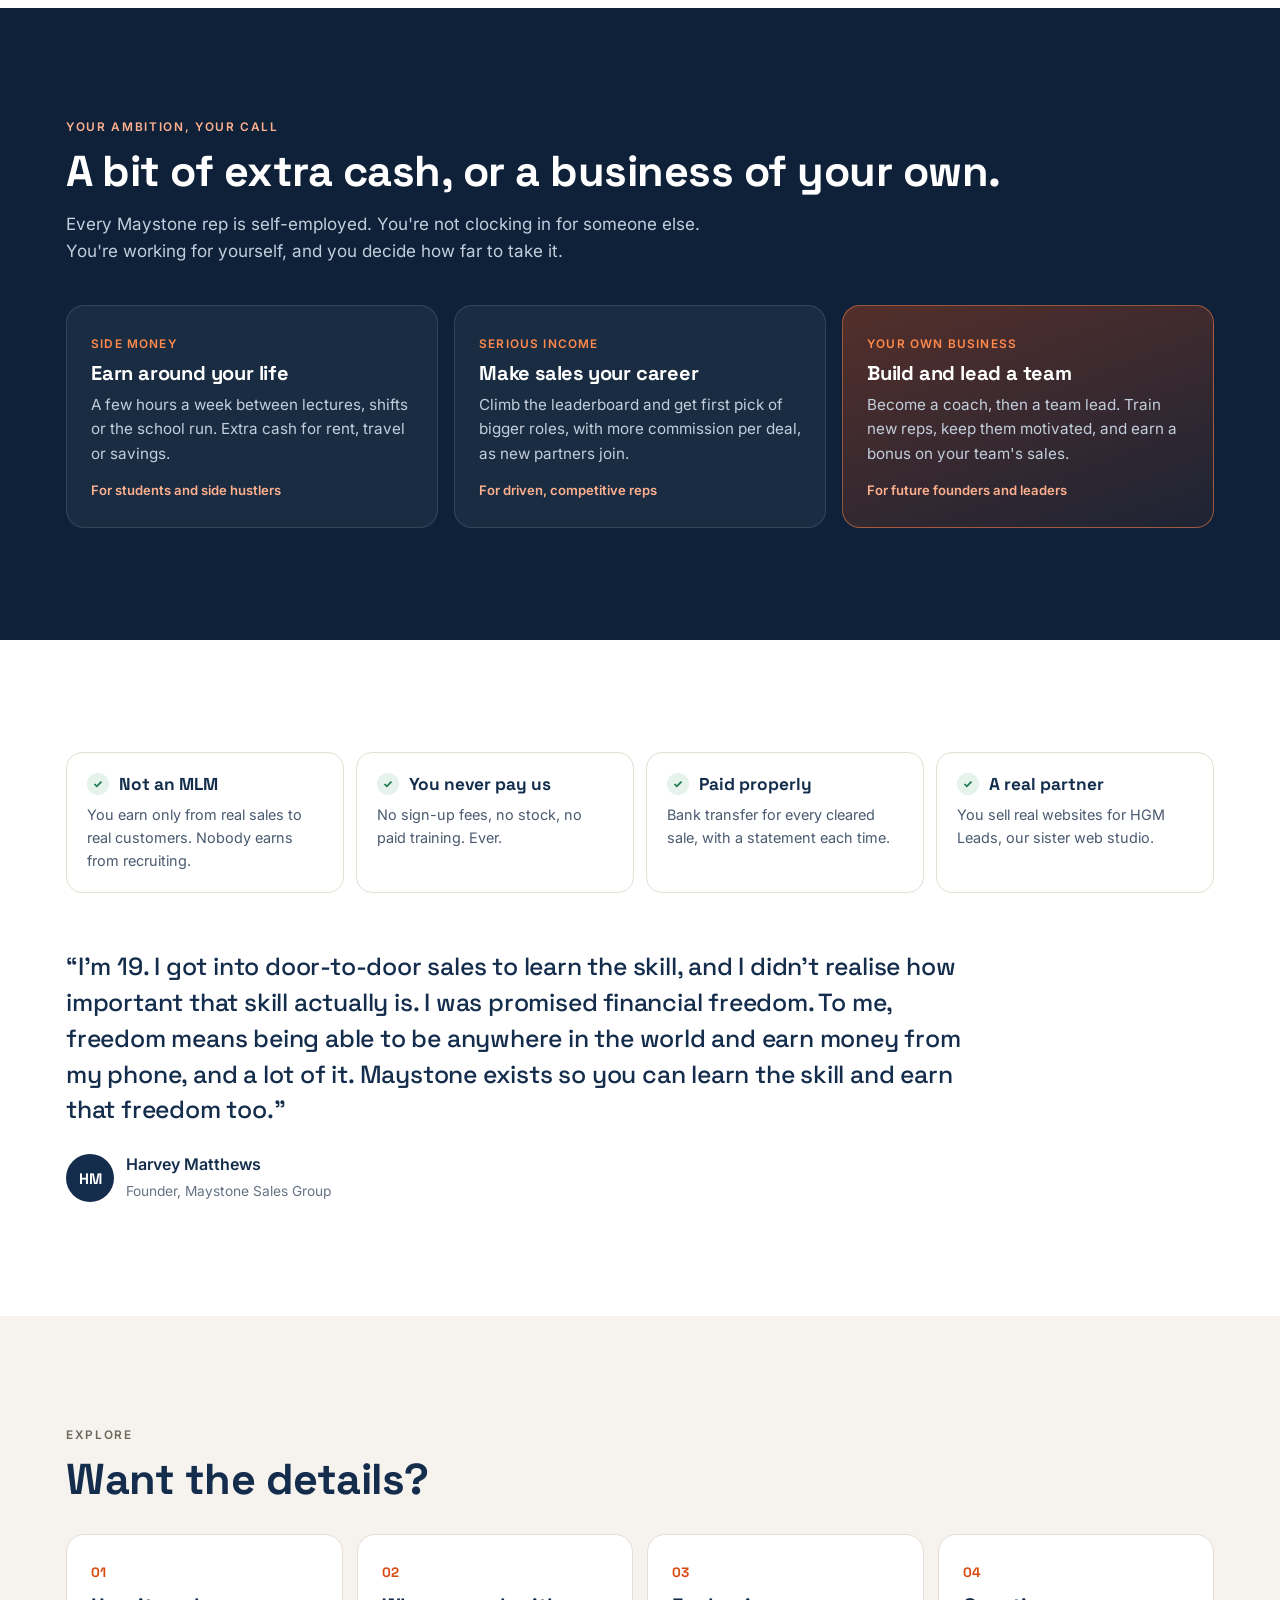
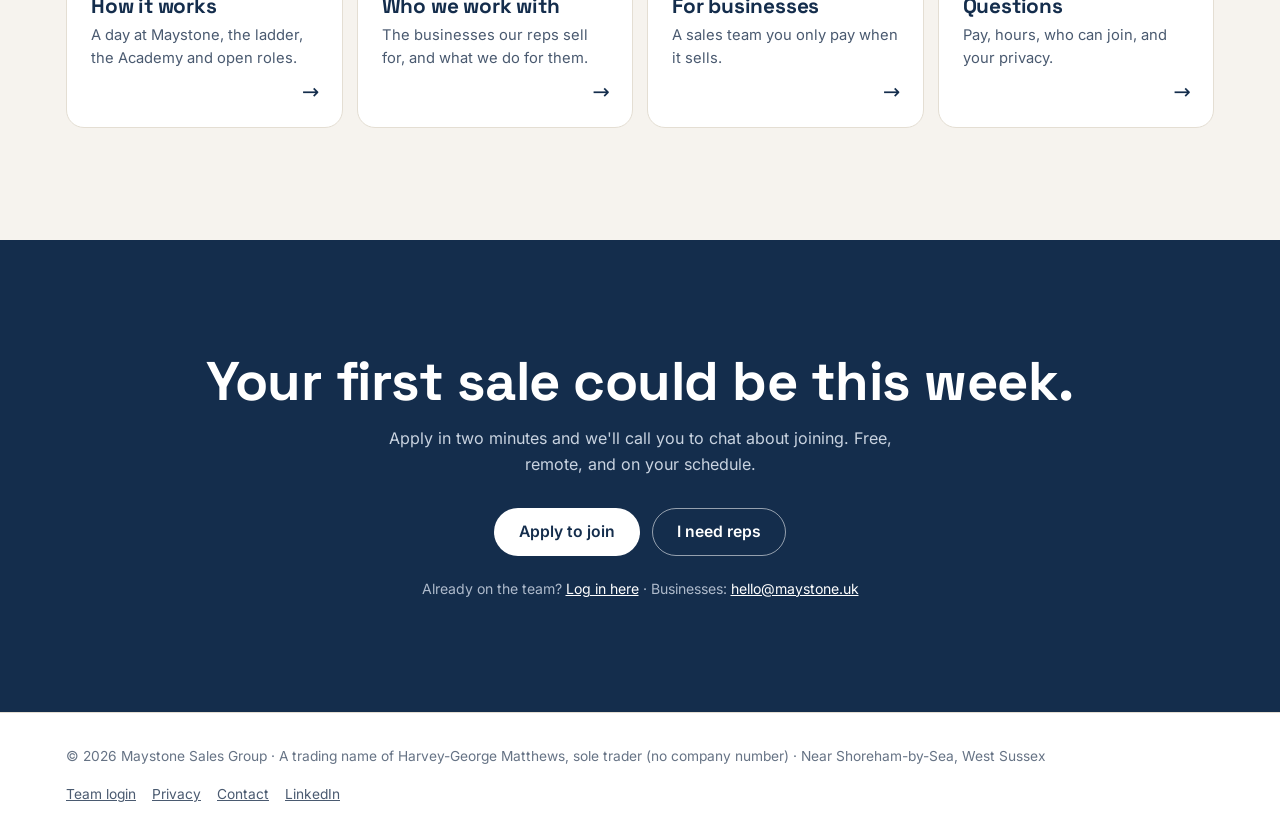
==== commit ce700602: "Site: setter role (book the preview, we close), £100 per booking that sells, earnings example based " ====
--- a/index.html
+++ b/index.html
@@ -605,15 +605,15 @@
   <div class="wrap earn">
     <div>
       <span class="kicker">What could you earn?</span>
-      <h2>You set the hours. Your sales set the pay.</h2>
-      <p class="lede">Drag the slider to see an example for a website rep. Real earnings depend on the role and your results.</p>
+      <h2>You set the hours. Your bookings set the pay.</h2>
+      <p class="lede">As a setter you earn £100 for every preview you book that turns into a sale. Drag the slider to see an example. Real earnings depend on your results.</p>
     </div>
     <div class="calc">
-      <label for="hrs">Hours per week <b id="hrsv">10</b></label>
-      <input type="range" id="hrs" min="2" max="40" step="1" value="10">
-      <div class="out" id="earn">£563 – £1,126<small> a month</small></div>
-      <div class="meta"><div>Sales a month<b id="sales">2 – 4</b></div><div>Calling hours a month<b id="hm">43</b></div></div>
-      <p class="fine">Example only, not a guarantee. Based on an example commission and 1 sale every 10–20 calling hours. Your exact commission is confirmed in writing when you join.</p>
+      <label for="hrs">Previews you book a week <b id="hrsv">10</b></label>
+      <input type="range" id="hrs" min="1" max="40" step="1" value="10">
+      <div class="out" id="earn">≈ £400<small> a month</small></div>
+      <div class="meta"><div>Sales a month<b id="sales">4</b></div><div>Bookings a month<b id="hm">43</b></div></div>
+      <p class="fine">Example only, not a guarantee. Assumes about 1 in 10 bookings turns into a sale. That's our estimate while we're new, and we'll swap in real numbers once we have them. Your pay is confirmed in writing when you join.</p>
     </div>
   </div>
 </section>
@@ -735,7 +735,7 @@
 <section id="j-roles" class="pdark"><div class="phgrid"></div><div class="wrap">
   <div class="bar"><div><span class="kicker">Roles open now</span><h2>Pick a role. Start this week.</h2></div><span class="badge">Pay confirmed in writing before you start</span></div>
   <div class="roles">
-      <div class="role main rv"><div><div class="who">HGM Leads · <span class="open">● Open now</span></div><h3>Website rep – local trades</h3><p>Call tradespeople who don't have a proper website, book them a free preview, then ring back and close. Leads and training provided.</p></div><div class="pay"><b>Commission per sale</b><a class="btn btn-accent btn-sm" href="#apply">Apply →</a></div></div>
+      <div class="role main rv"><div><div class="who">HGM Leads · <span class="open">● Open now</span></div><h3>Setter – website previews</h3><p>Call tradespeople who don't have a proper website and book them a free preview. That's the whole job: our closers do the callback and the sale. Leads, script and training provided.</p></div><div class="pay"><b>£100 per booking that sells</b><a class="btn btn-accent btn-sm" href="#apply">Apply →</a></div></div>
       <div class="role rv"><div><div class="who">Maystone · After your first sales</div><h3>Coach</h3><p>Proved you can sell? Train two or three new reps and get them to their first sale.</p></div><div class="pay"><b>Bonus on your reps' sales</b><a class="btn btn-line btn-sm" href="#apply" data-note="I'd like to ask about the Coach role.">Ask about it →</a></div></div>
       <div class="role rv"><div><div class="who">New partners · Coming as we grow</div><h3>More products to sell</h3><p>New partners bring new roles, including bigger-ticket ones. Top reps get first pick.</p></div><div class="pay"><b>Rates set per role</b><a class="btn btn-line btn-sm" href="#reps">Partner with us →</a></div></div>
     </div>
@@ -873,7 +873,7 @@
 if(!RM)setInterval(()=>{if(document.hidden)return;const r=reps[Math.floor(Math.random()*reps.length)];r.s+=1+Math.round(Math.random());if(reps.some(x=>x.s>40))reps.forEach(x=>x.s=Math.ceil(x.s/2));draw();const p=document.createElement('span');p.className='pop';p.textContent='+1 sale';p.style.top=(parseFloat(r.el.style.transform.slice(11))+18)+'px';rowsEl.appendChild(p);setTimeout(()=>p.remove(),1300)},1800);
 
 /* earnings */
-const hrs=$('#hrs');function calc(){const h=+hrs.value;$('#hrsv').textContent=h;const lo=h*4.33*.05,hi=h*4.33*.1;$('#earn').innerHTML=`${gbp(lo*260)} – ${gbp(hi*260)}<small> a month</small>`;$('#sales').textContent=`${Math.round(lo*10)/10} – ${Math.round(hi*10)/10}`.replace(/\.0/g,'');hrs.setAttribute('aria-valuetext',h+' hours a week');$('#hm').textContent=Math.round(h*4.33)}
+const hrs=$('#hrs');function calc(){const h=+hrs.value;$('#hrsv').textContent=h;const b=h*4.33,sl=b/10;$('#earn').innerHTML=`≈ ${gbp(Math.round(sl)*100)}<small> a month</small>`;$('#sales').textContent=String(Math.round(sl*10)/10).replace(/\.0$/,'');hrs.setAttribute('aria-valuetext',h+' previews a week');$('#hm').textContent=Math.round(b)}
 hrs.oninput=calc;calc();
 
 /* reveal */
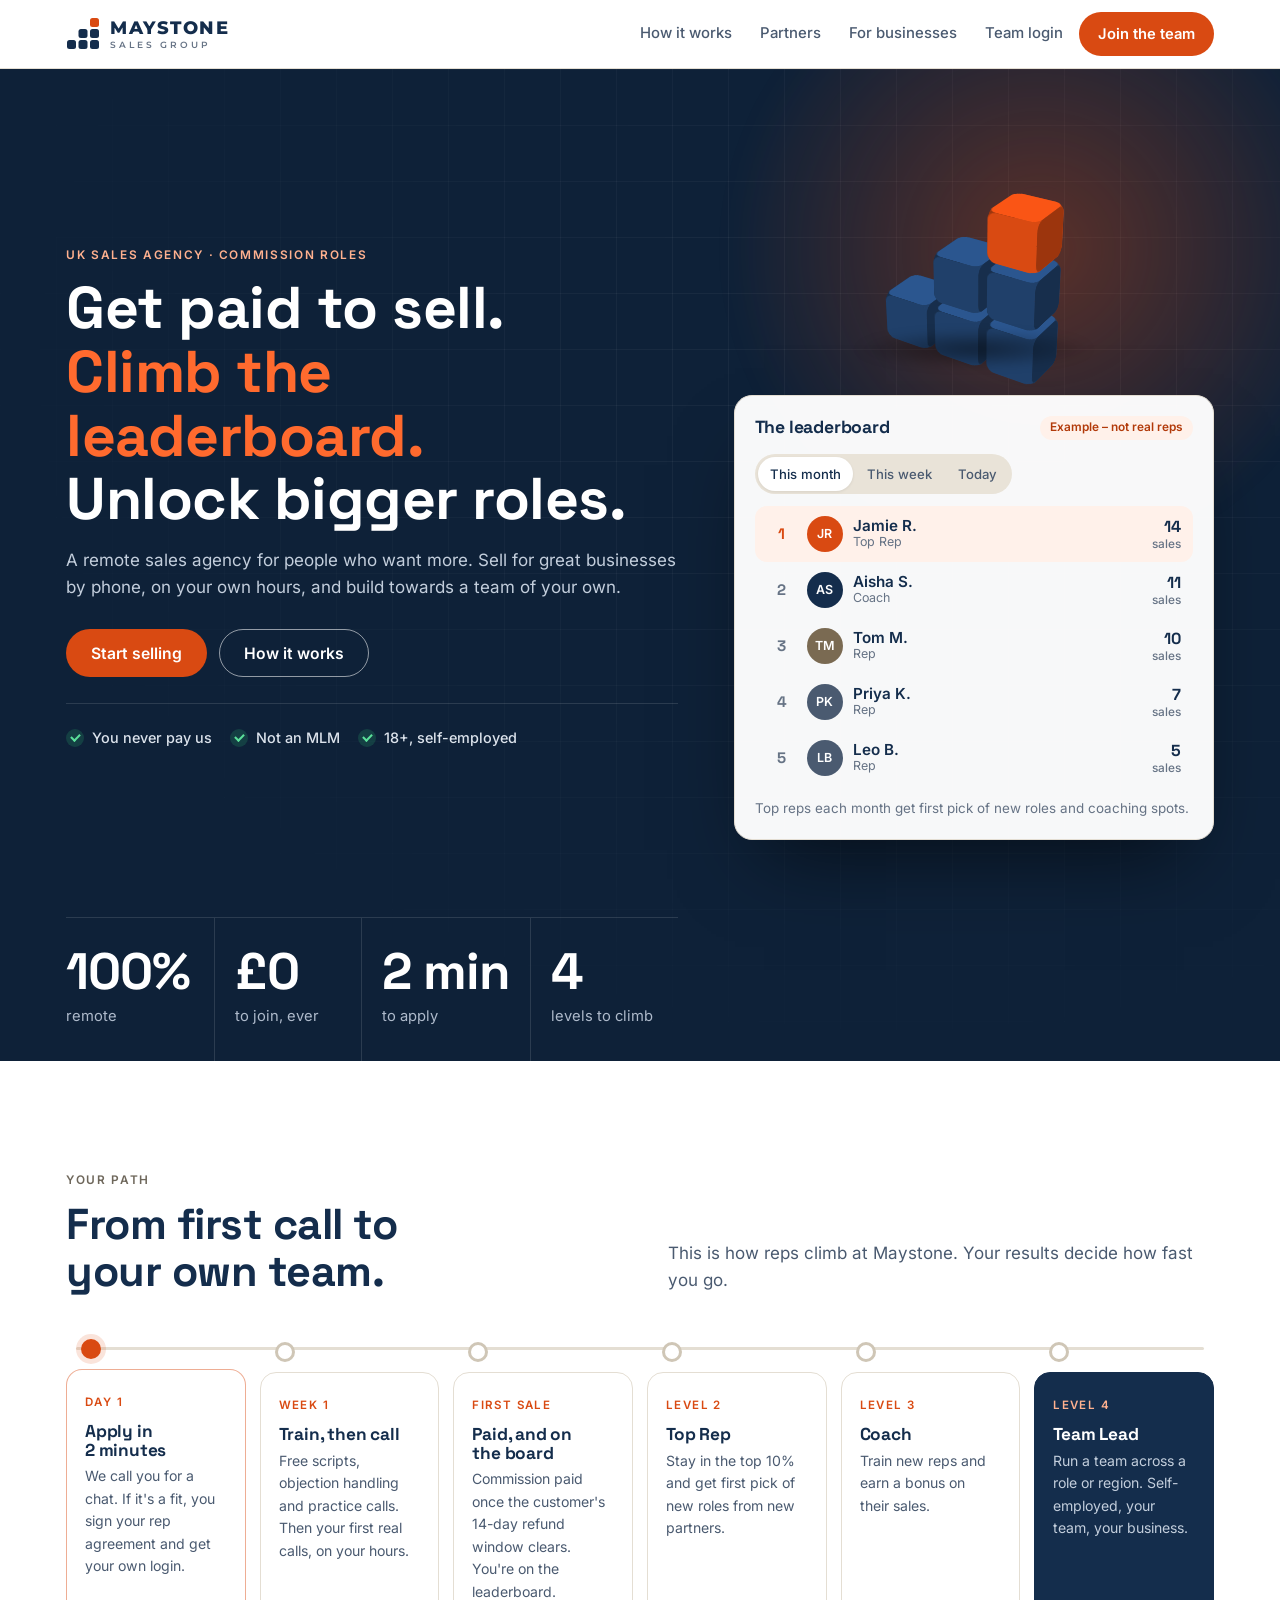
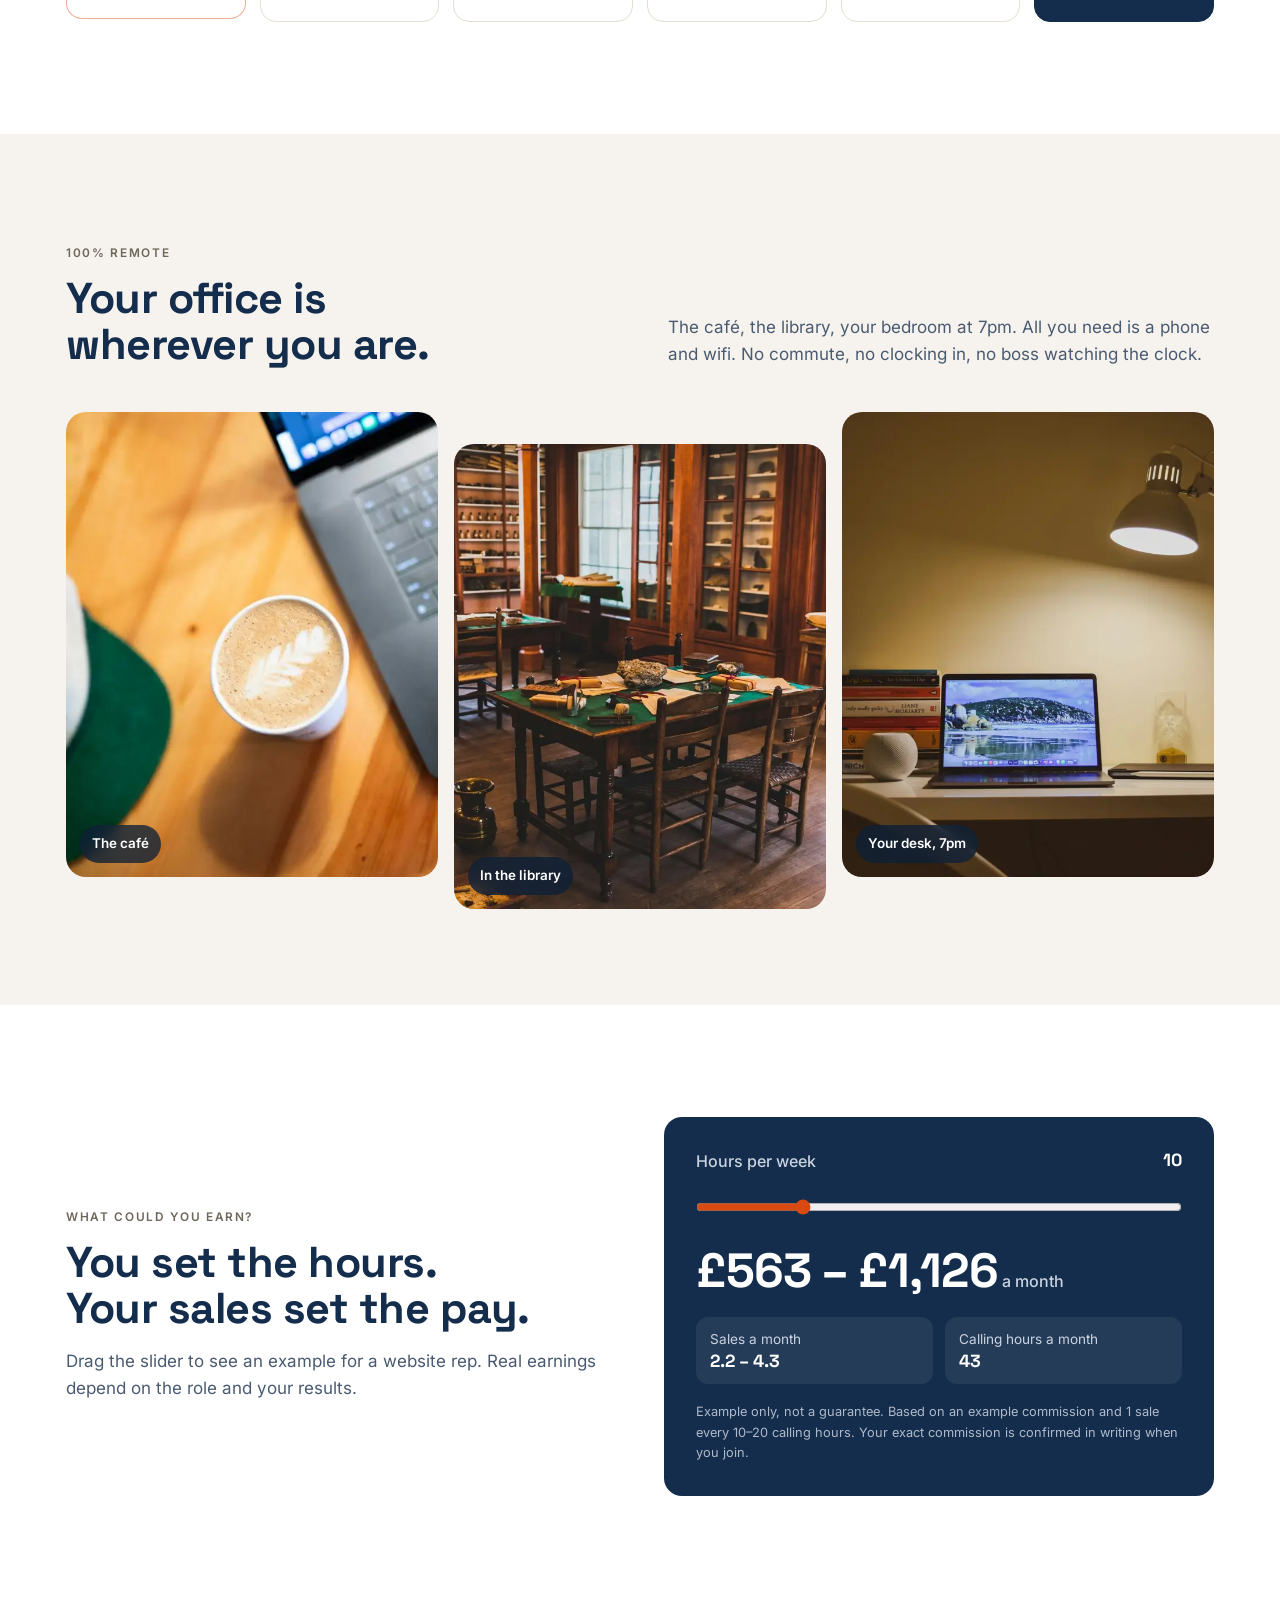
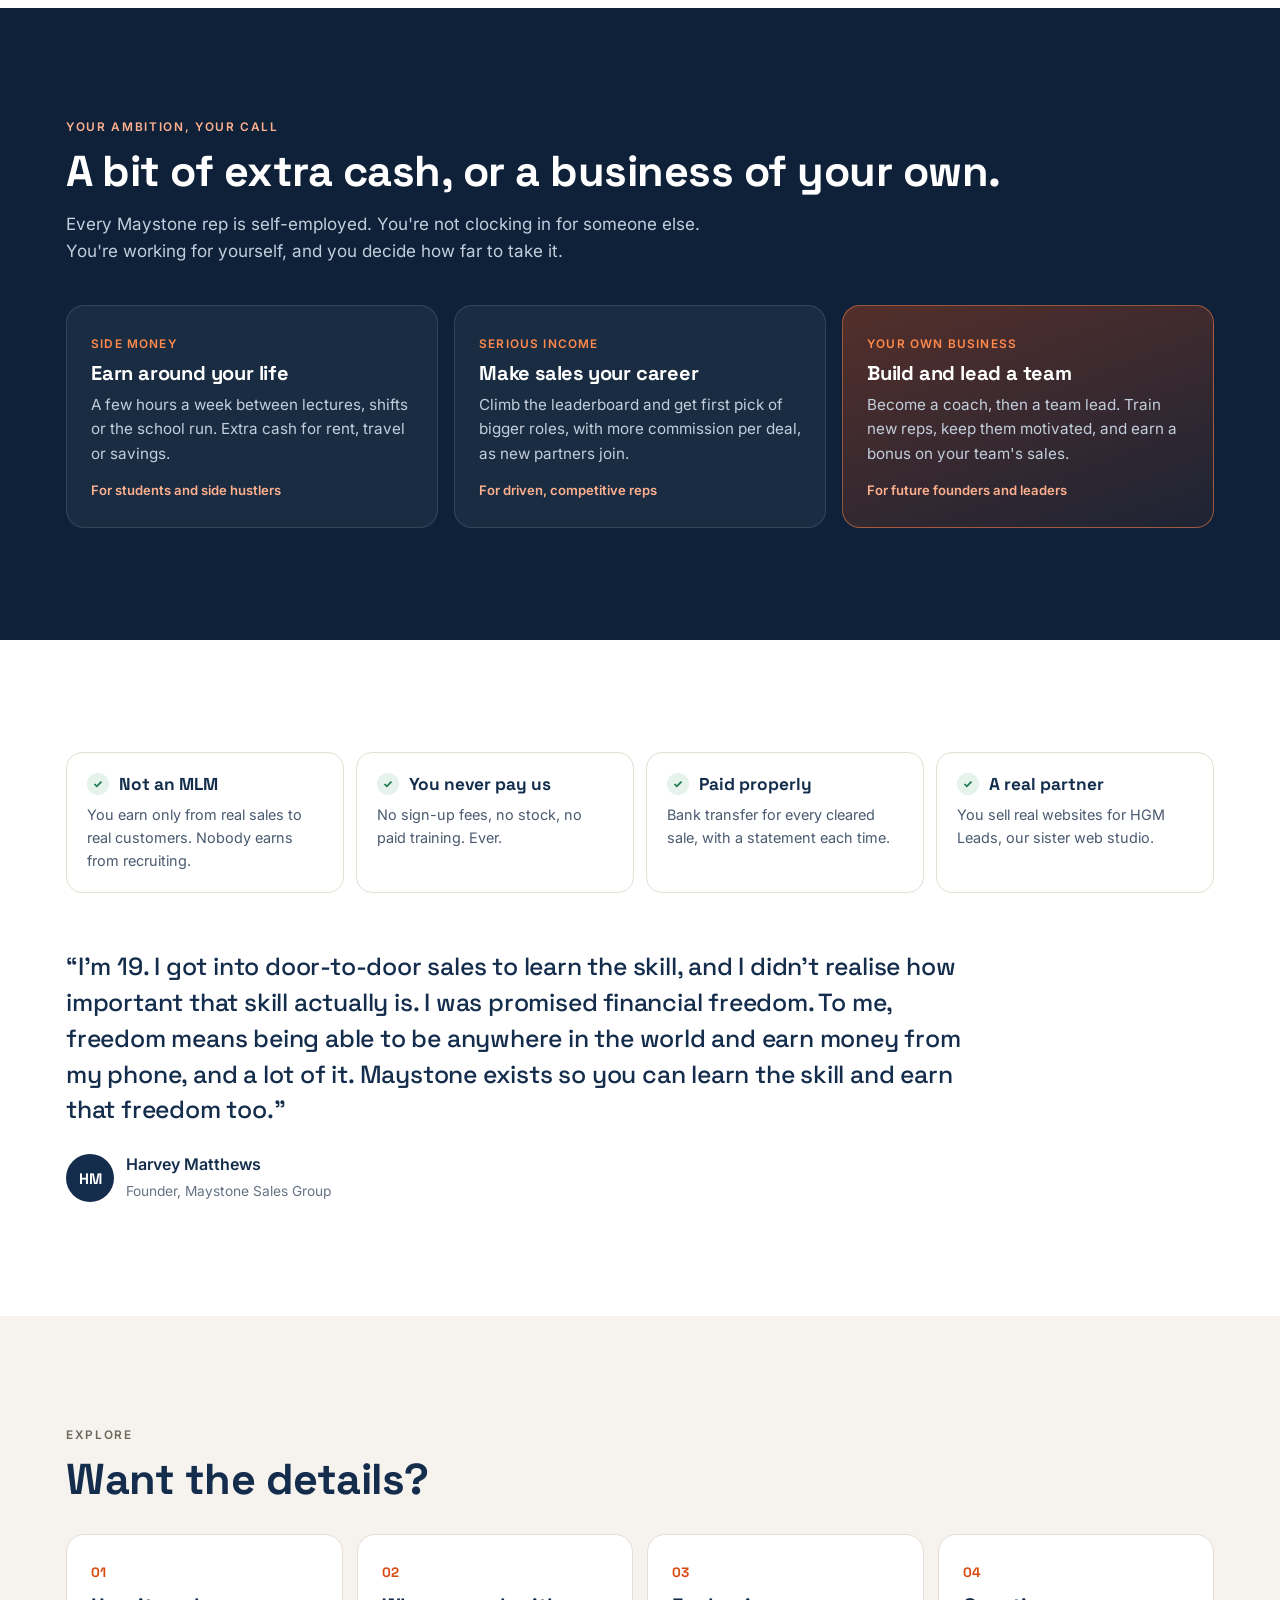
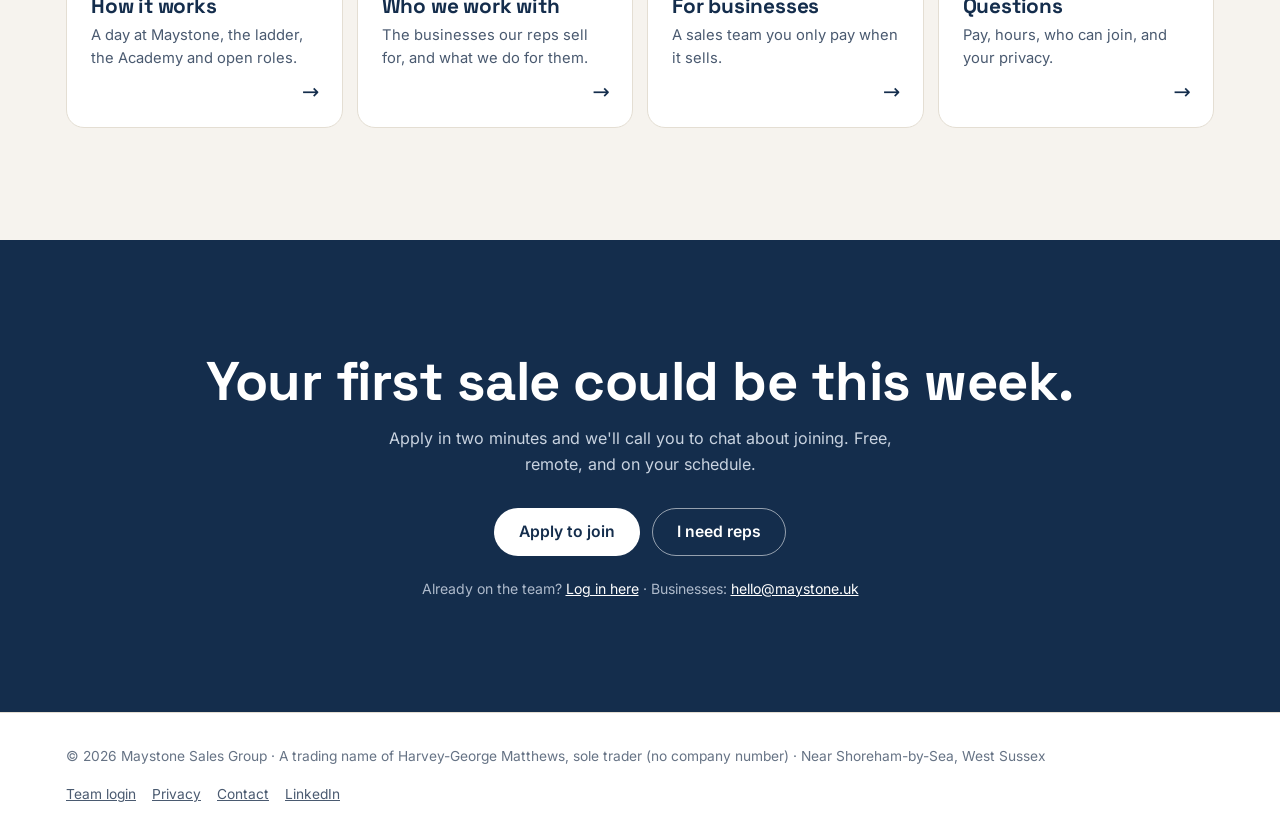
==== commit 5eb74cf3: "Site: earnings example back to the general hours-based version (Maystone will have more roles than w" ====
--- a/index.html
+++ b/index.html
@@ -605,15 +605,15 @@
   <div class="wrap earn">
     <div>
       <span class="kicker">What could you earn?</span>
-      <h2>You set the hours. Your bookings set the pay.</h2>
-      <p class="lede">As a setter you earn £100 for every preview you book that turns into a sale. Drag the slider to see an example. Real earnings depend on your results.</p>
+      <h2>You set the hours. Your sales set the pay.</h2>
+      <p class="lede">Drag the slider to see an example for a website rep. Real earnings depend on the role and your results.</p>
     </div>
     <div class="calc">
-      <label for="hrs">Previews you book a week <b id="hrsv">10</b></label>
-      <input type="range" id="hrs" min="1" max="40" step="1" value="10">
-      <div class="out" id="earn">≈ £400<small> a month</small></div>
-      <div class="meta"><div>Sales a month<b id="sales">4</b></div><div>Bookings a month<b id="hm">43</b></div></div>
-      <p class="fine">Example only, not a guarantee. Assumes about 1 in 10 bookings turns into a sale. That's our estimate while we're new, and we'll swap in real numbers once we have them. Your pay is confirmed in writing when you join.</p>
+      <label for="hrs">Hours per week <b id="hrsv">10</b></label>
+      <input type="range" id="hrs" min="2" max="40" step="1" value="10">
+      <div class="out" id="earn">£563 – £1,126<small> a month</small></div>
+      <div class="meta"><div>Sales a month<b id="sales">2 – 4</b></div><div>Calling hours a month<b id="hm">43</b></div></div>
+      <p class="fine">Example only, not a guarantee. Based on an example commission and 1 sale every 10–20 calling hours. Your exact commission is confirmed in writing when you join.</p>
     </div>
   </div>
 </section>
@@ -873,7 +873,7 @@
 if(!RM)setInterval(()=>{if(document.hidden)return;const r=reps[Math.floor(Math.random()*reps.length)];r.s+=1+Math.round(Math.random());if(reps.some(x=>x.s>40))reps.forEach(x=>x.s=Math.ceil(x.s/2));draw();const p=document.createElement('span');p.className='pop';p.textContent='+1 sale';p.style.top=(parseFloat(r.el.style.transform.slice(11))+18)+'px';rowsEl.appendChild(p);setTimeout(()=>p.remove(),1300)},1800);
 
 /* earnings */
-const hrs=$('#hrs');function calc(){const h=+hrs.value;$('#hrsv').textContent=h;const b=h*4.33,sl=b/10;$('#earn').innerHTML=`≈ ${gbp(Math.round(sl)*100)}<small> a month</small>`;$('#sales').textContent=String(Math.round(sl*10)/10).replace(/\.0$/,'');hrs.setAttribute('aria-valuetext',h+' previews a week');$('#hm').textContent=Math.round(b)}
+const hrs=$('#hrs');function calc(){const h=+hrs.value;$('#hrsv').textContent=h;const lo=h*4.33*.05,hi=h*4.33*.1;$('#earn').innerHTML=`${gbp(lo*260)} – ${gbp(hi*260)}<small> a month</small>`;$('#sales').textContent=`${Math.round(lo*10)/10} – ${Math.round(hi*10)/10}`.replace(/\.0/g,'');hrs.setAttribute('aria-valuetext',h+' hours a week');$('#hm').textContent=Math.round(h*4.33)}
 hrs.oninput=calc;calc();
 
 /* reveal */
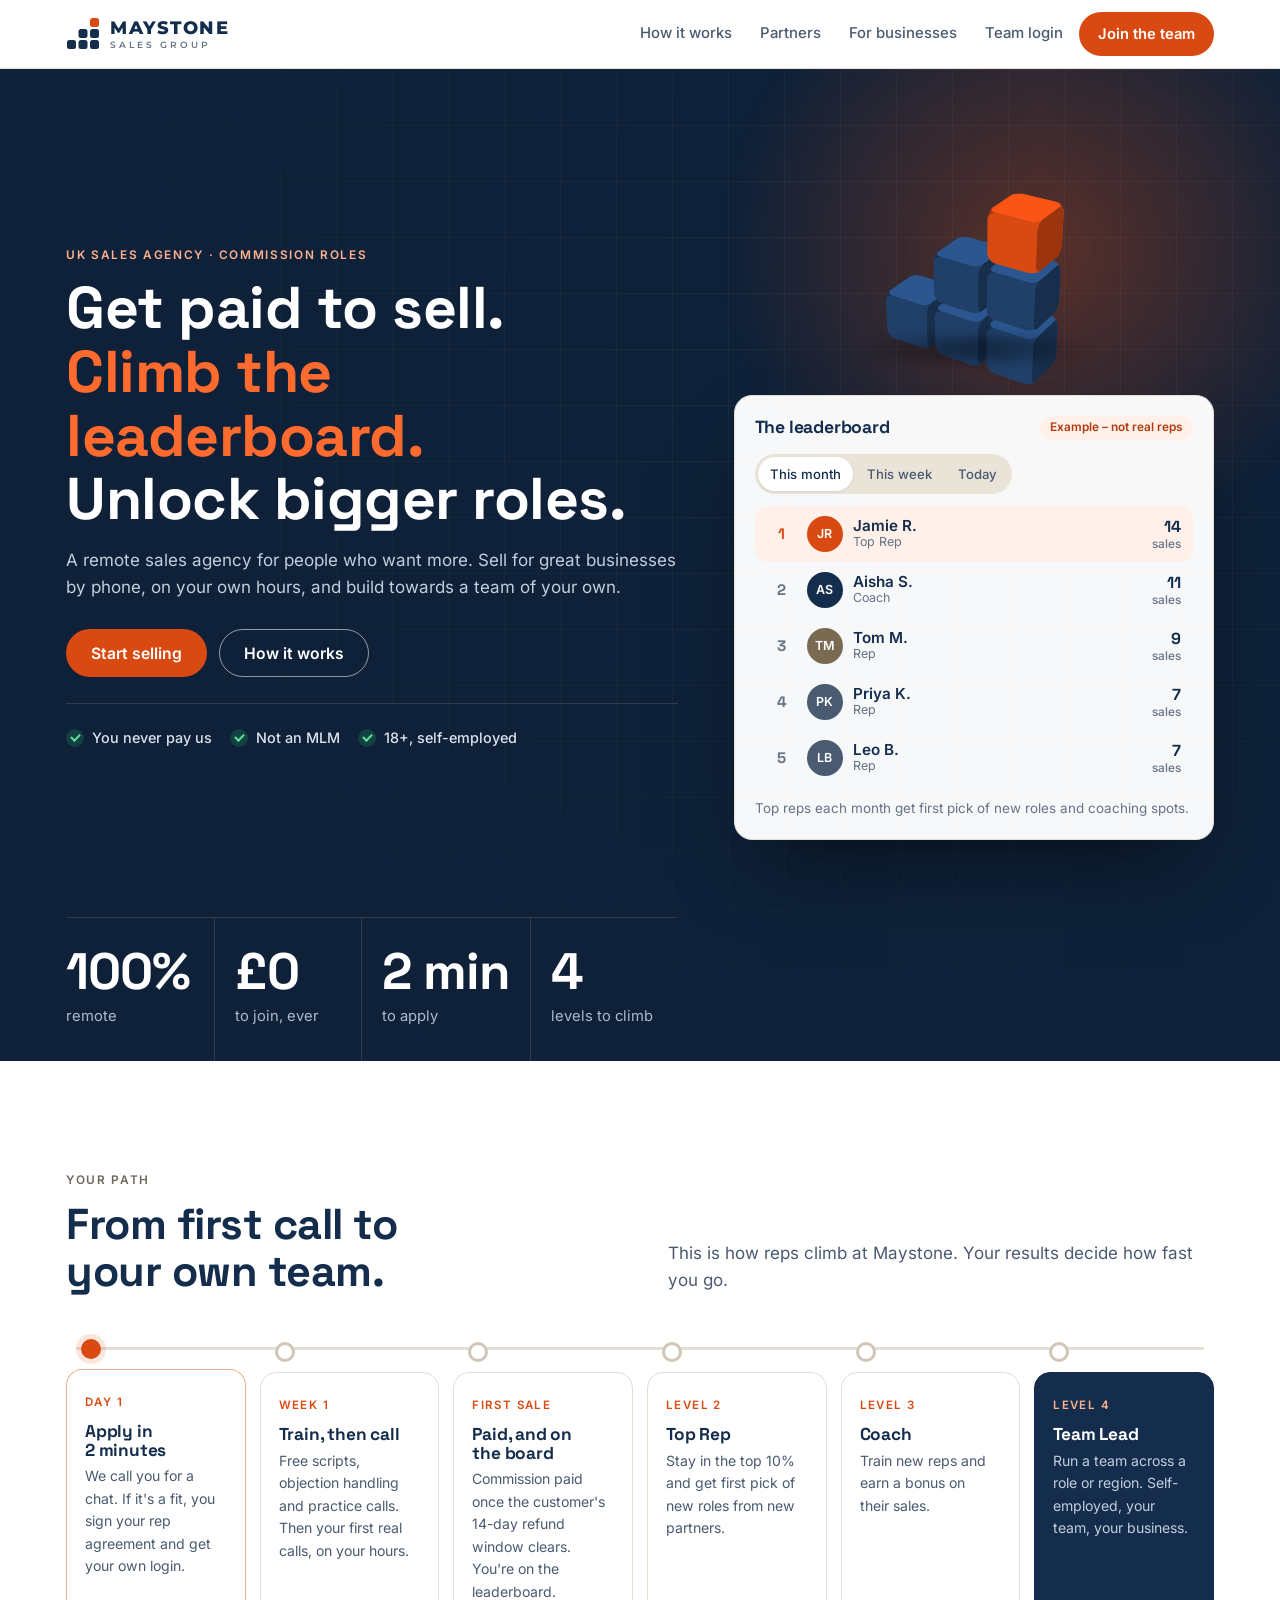
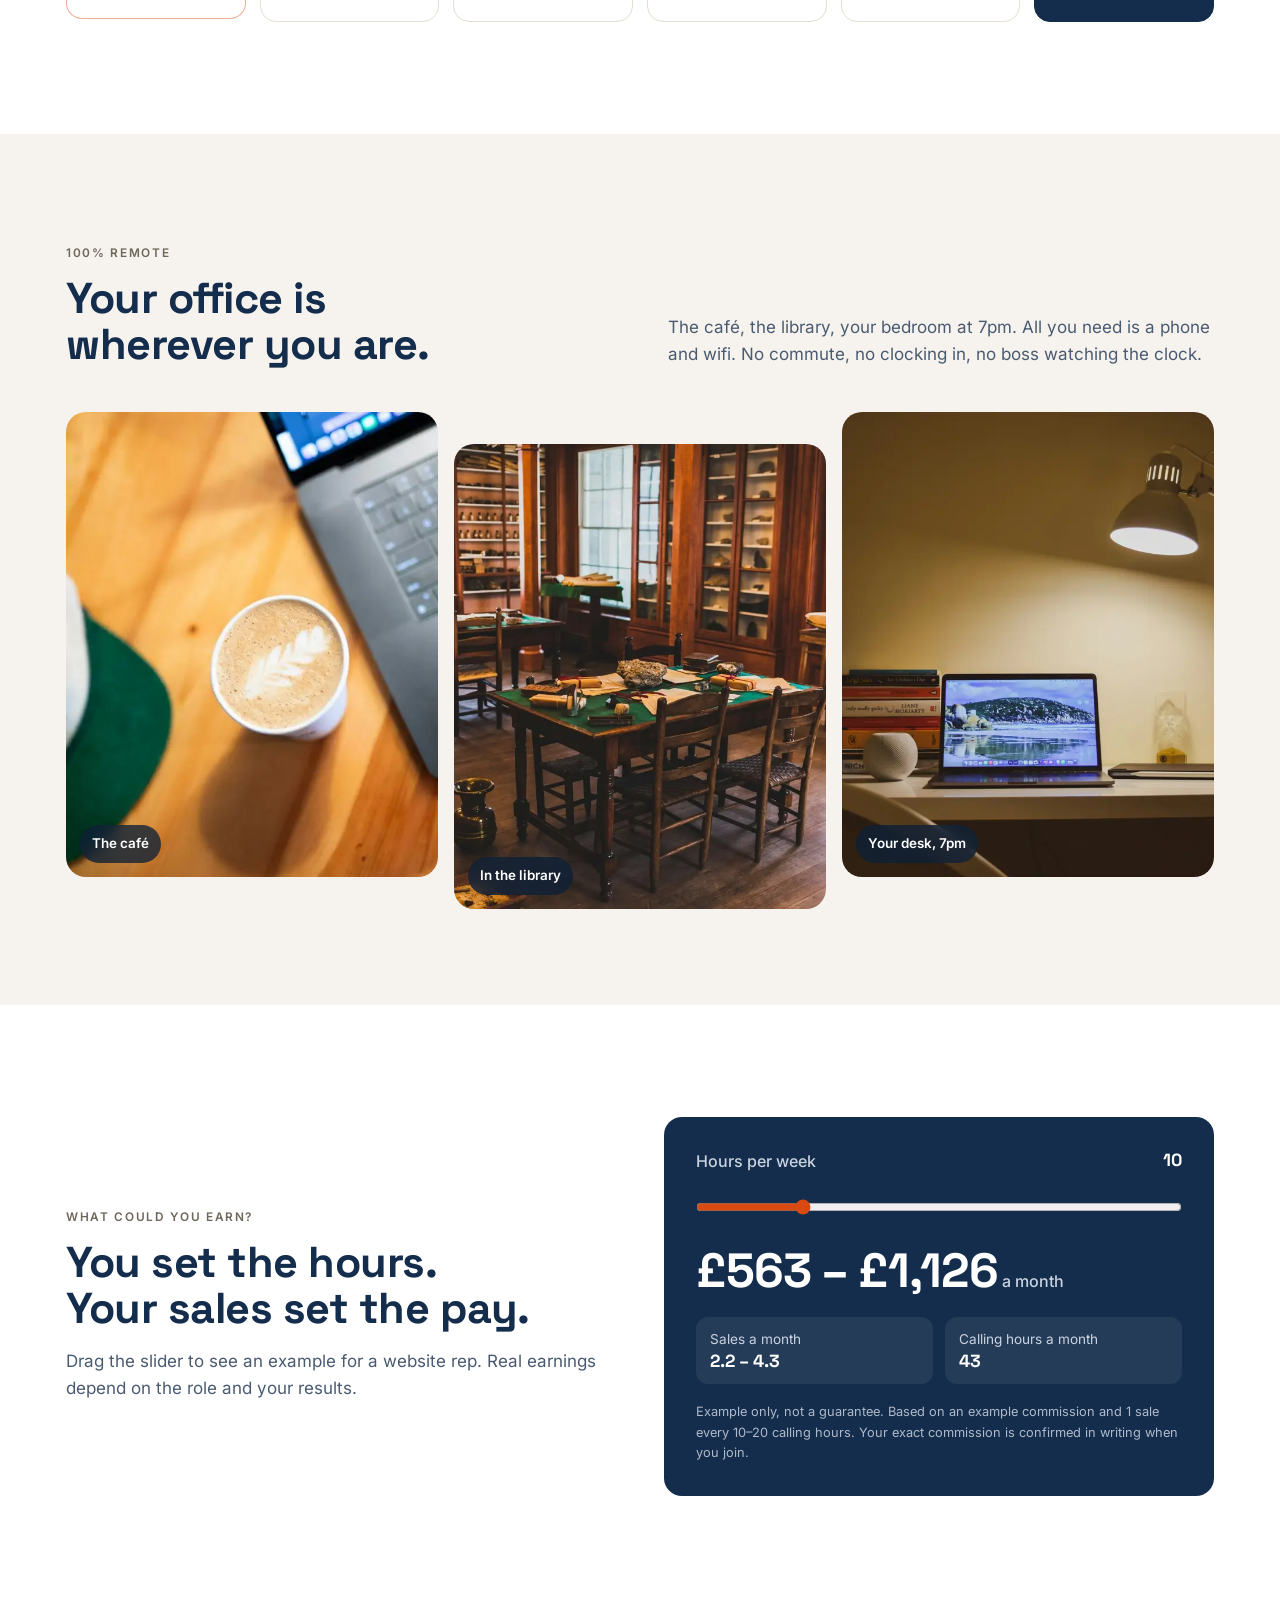
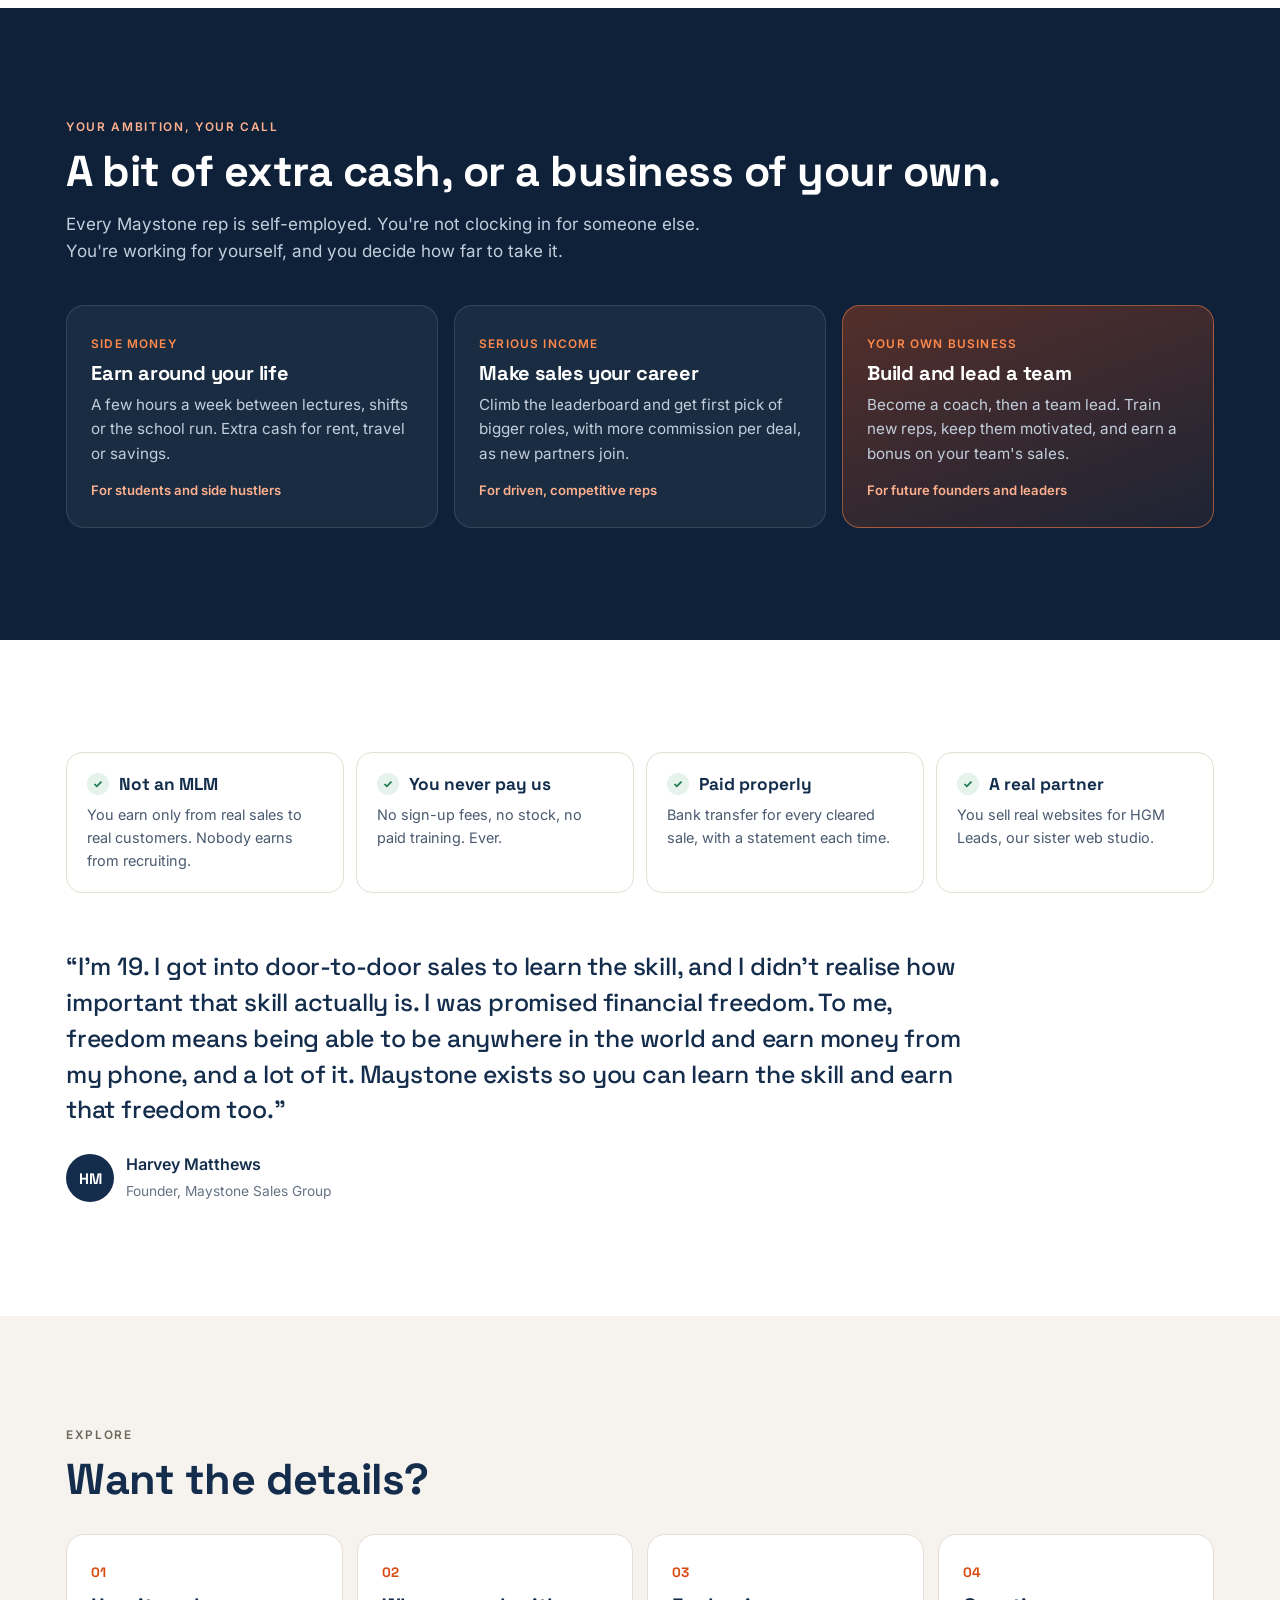
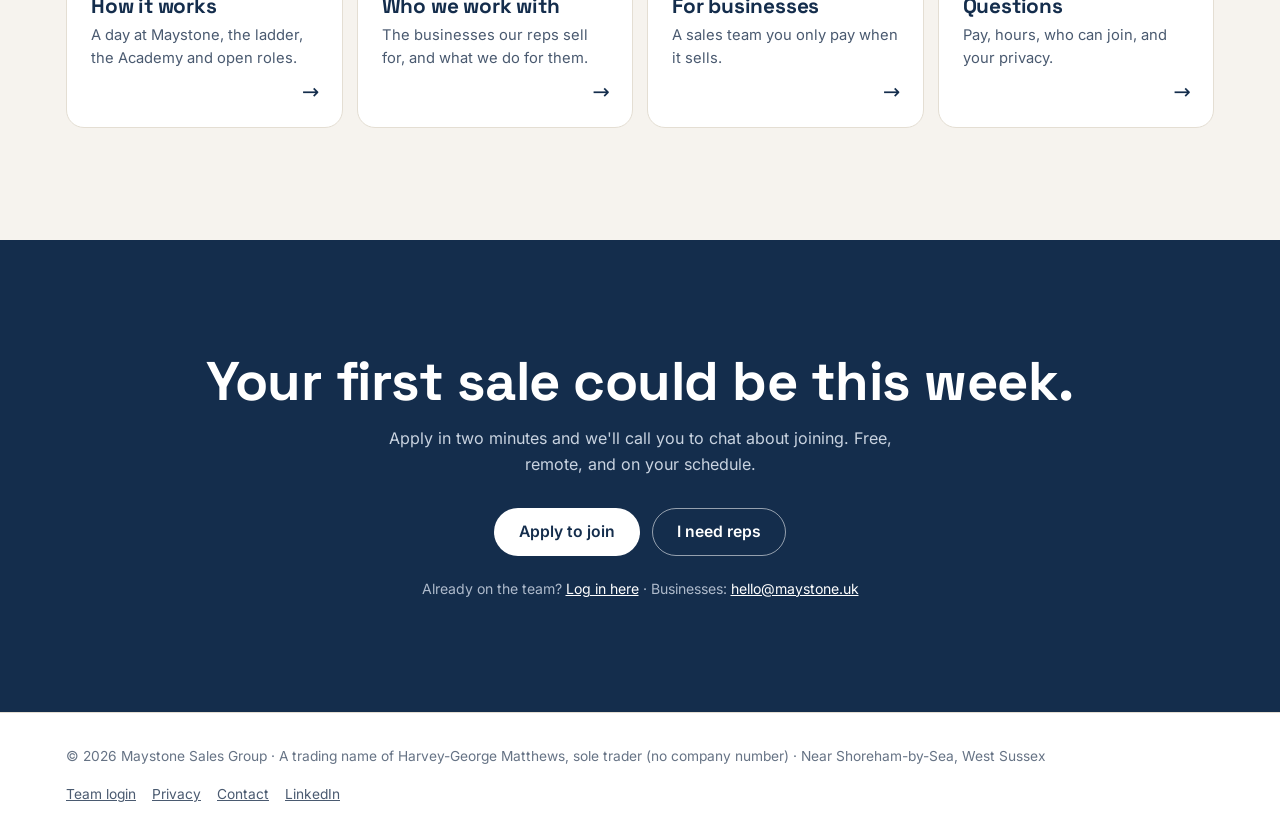
==== commit 7441ae5a: "Apply link works in Instagram's browser (query fallback for #apply) Co-Authored-By: Claude Opus 5.5 " ====
--- a/index.html
+++ b/index.html
@@ -920,7 +920,7 @@
 function close(){portal.classList.remove('on');document.body.classList.remove('lock')}
 $('#back').onclick=()=>{close();history.replaceState(null,'','#'+returnTo);const t=document.getElementById(returnTo);(t||document.body).scrollIntoView({block:'start'})};
 $('#logout').onclick=()=>{me=null;viewAs=null;location.hash='login'};
-function route(){const h=location.hash.slice(1);if(['apply','reps','who-we-work-with','how-it-works','for-businesses','questions'].includes(h)){if(!portal.classList.contains('on'))returnTo=h==='apply'?'join':'top';open(h)}else if(portal.classList.contains('on'))close()}
+function route(){let h=location.hash.slice(1);if(!h){const q=new URLSearchParams(location.search).get('go');if(q){h=q;history.replaceState(null,'',location.pathname+'#'+q)}}if(['apply','reps','who-we-work-with','how-it-works','for-businesses','questions'].includes(h)){if(!portal.classList.contains('on'))returnTo=h==='apply'?'join':'top';open(h)}else if(portal.classList.contains('on'))close()}
 addEventListener('hashchange',route);
 document.addEventListener('click',e=>{const a=e.target.closest('a[data-note]');if(a)prefill.note=a.dataset.note});
 document.addEventListener('keydown',e=>{if(e.key==='Escape'&&portal.classList.contains('on'))$('#back').click()});
